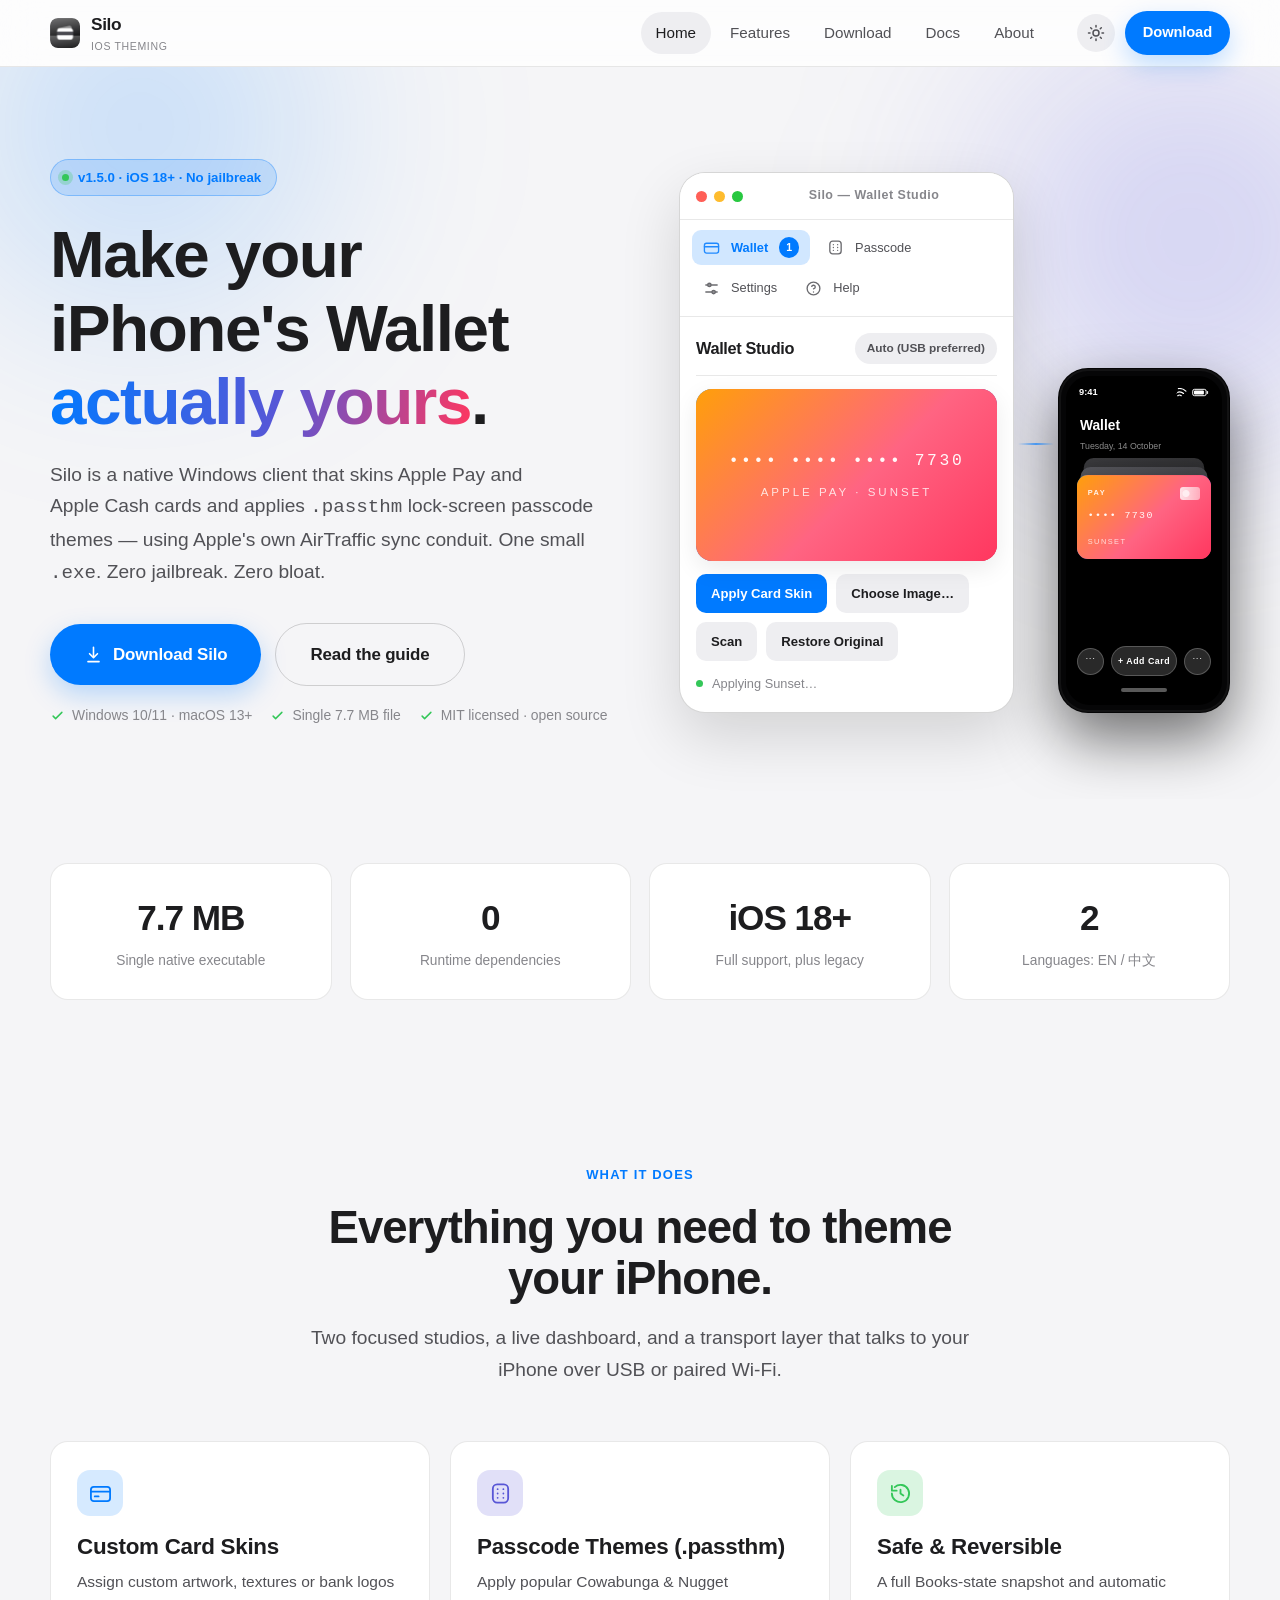
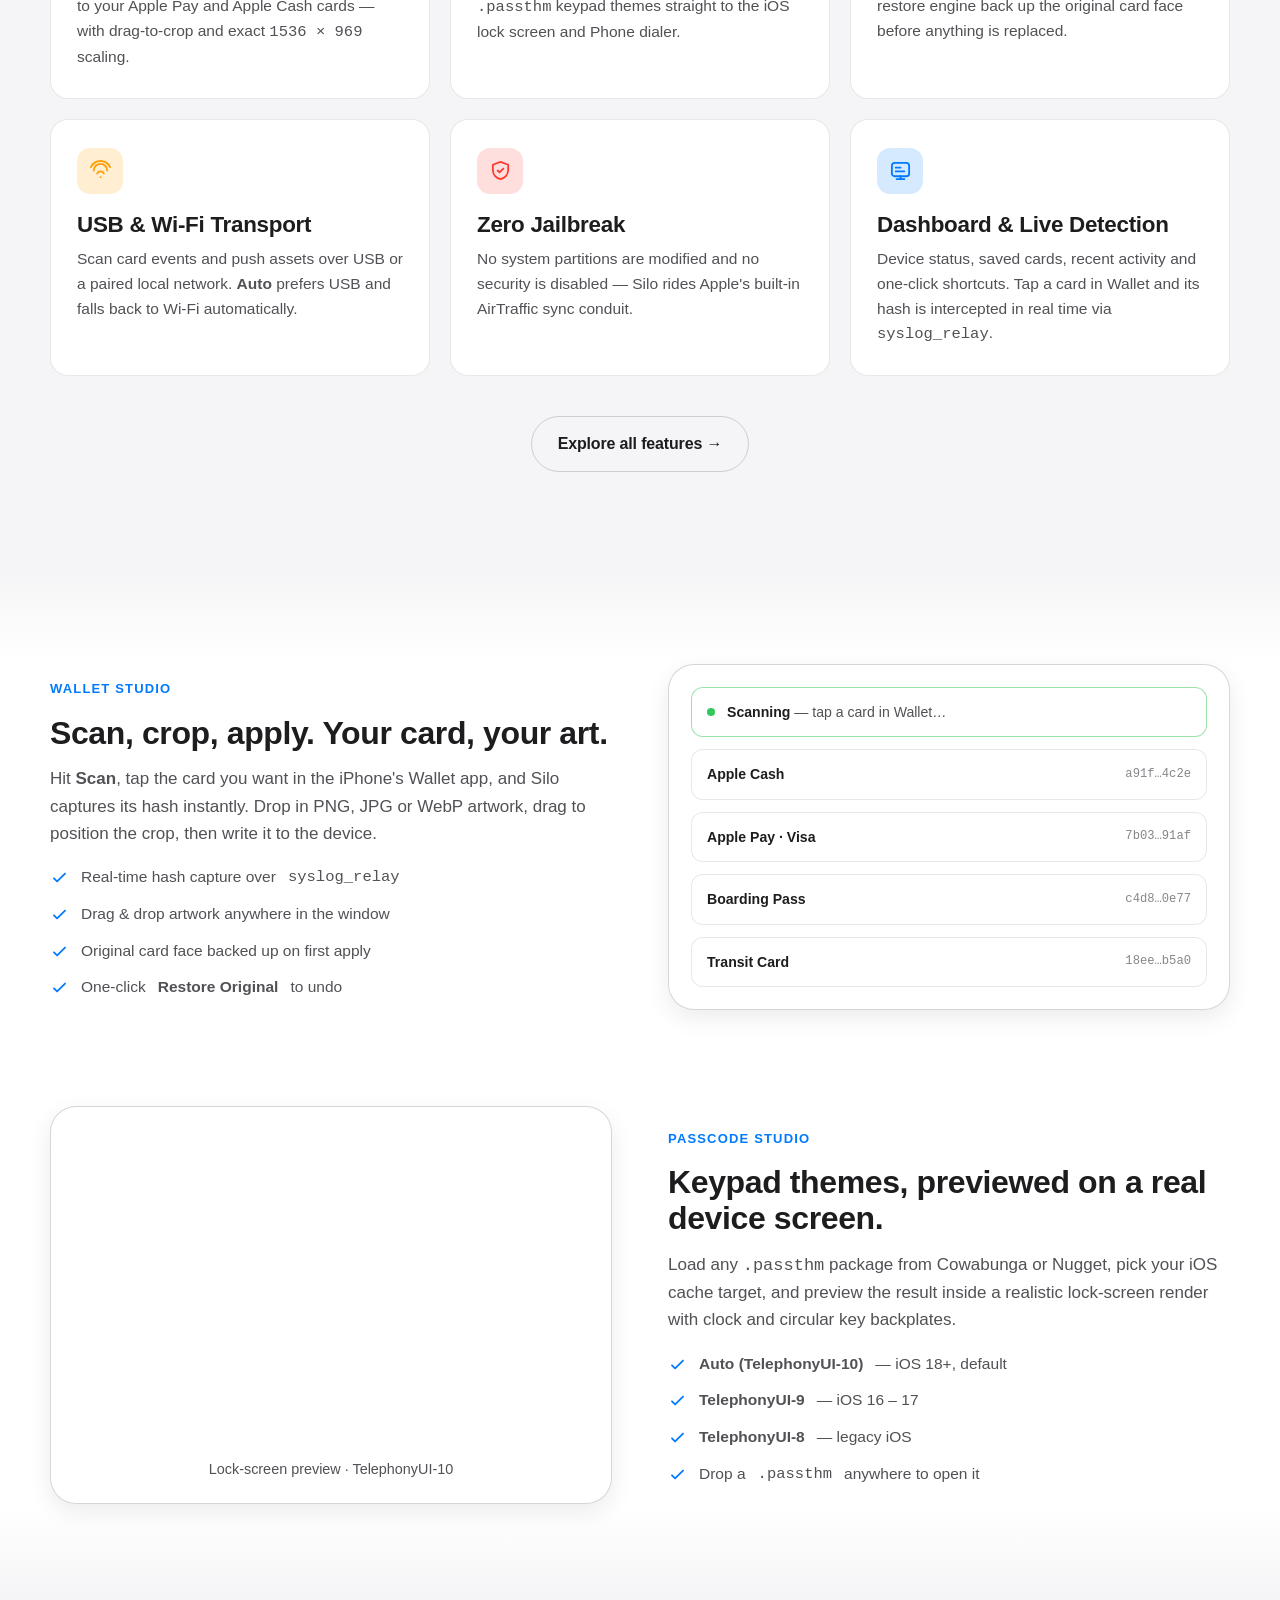
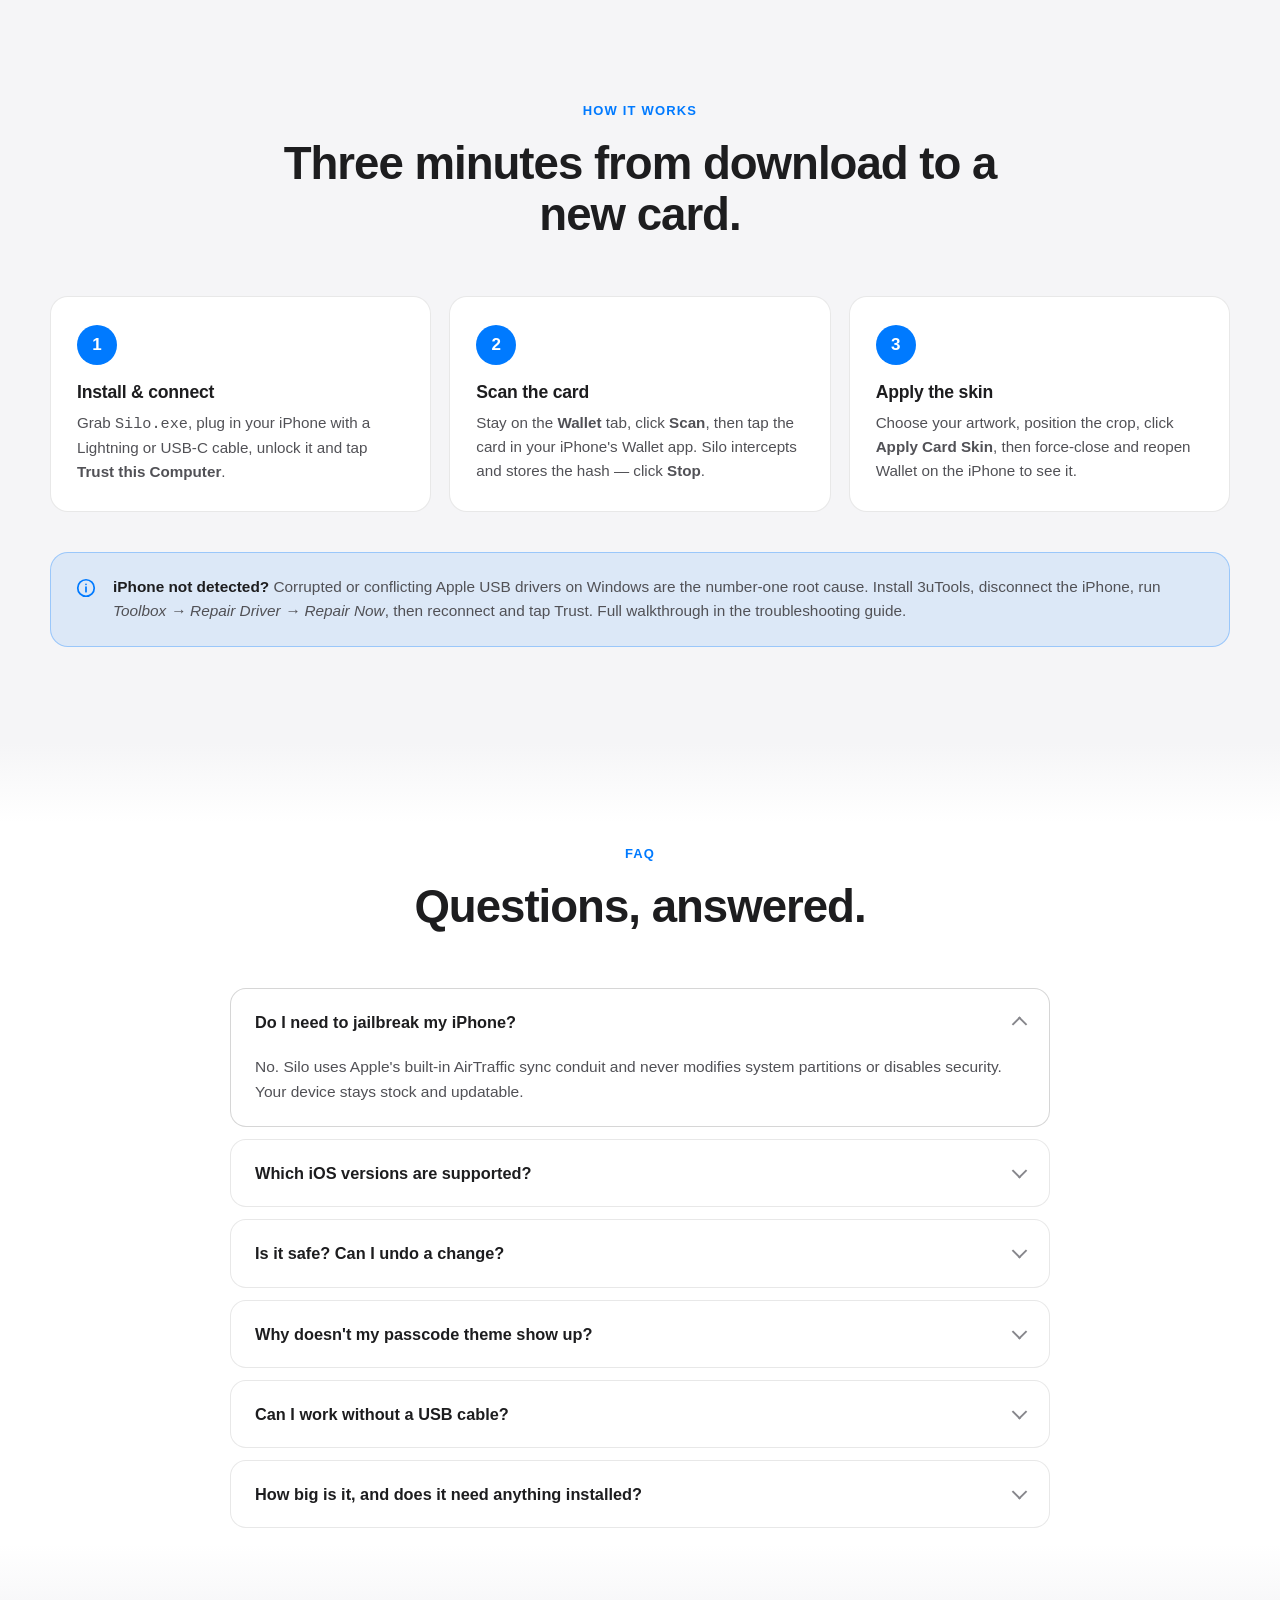
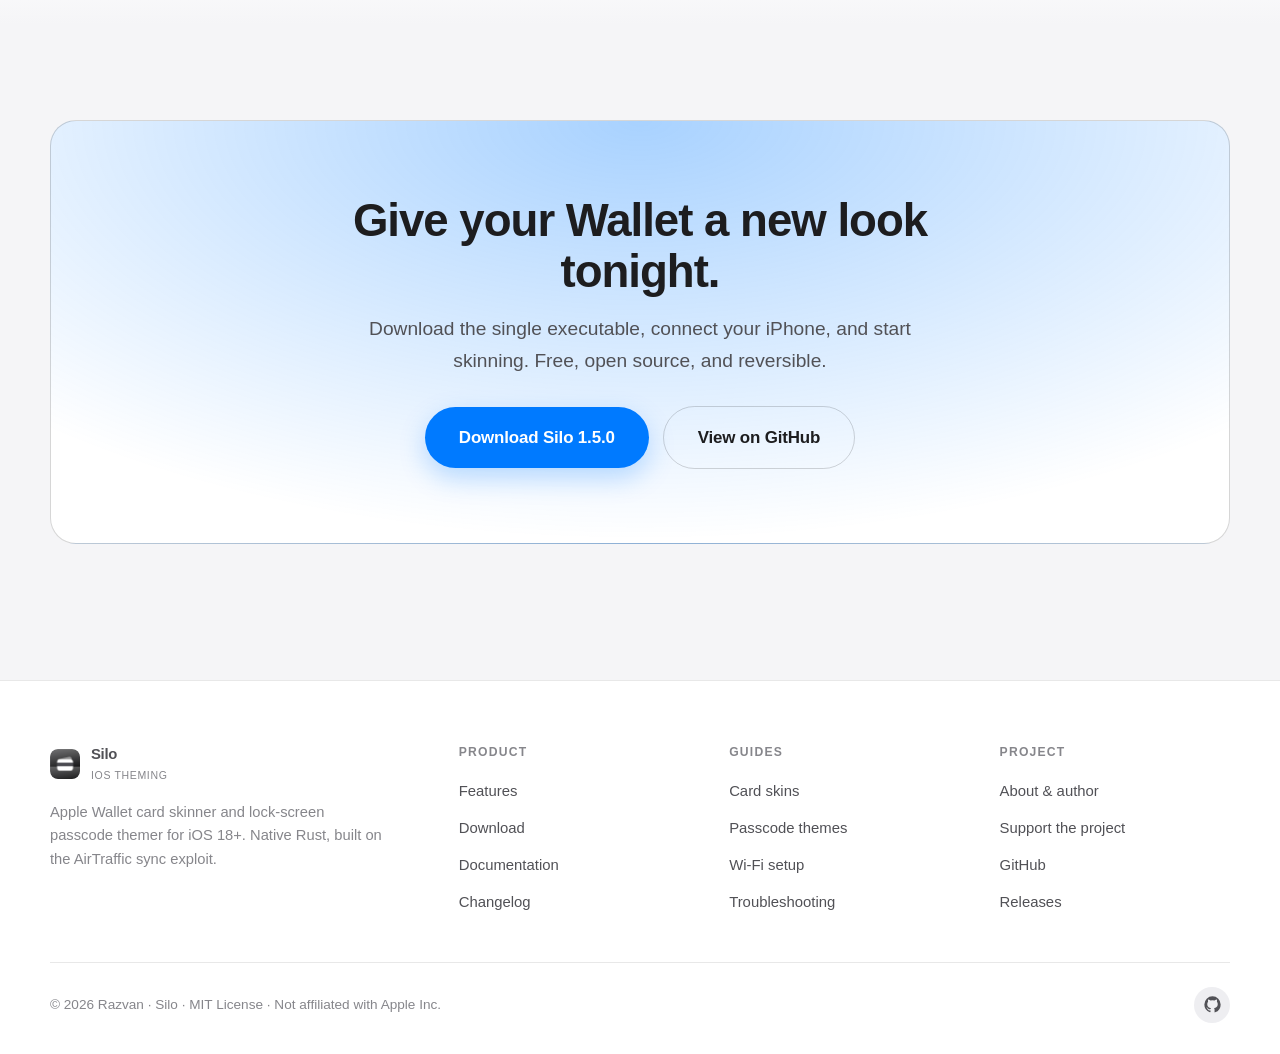
==== index.html @ 21b1237c "Silo website: static marketing, docs and download pages" ====
<!DOCTYPE html>
<html lang="en" data-theme="dark">
<head>
<meta charset="utf-8">
<meta name="viewport" content="width=device-width, initial-scale=1">
<title>Silo — Apple Wallet Card Skinner &amp; Lockscreen Passcode Themer for iOS</title>
<meta name="description" content="Silo is a native Windows app that lets you reskin Apple Wallet cards and apply .passthm lockscreen passcode themes on iOS 18+ — no jailbreak required. Powered by the AirTraffic sync exploit.">
<meta name="theme-color" content="#0d0d0f">
<meta property="og:type" content="website">
<meta property="og:title" content="Silo — Apple Wallet Card Skinner for iOS">
<meta property="og:description" content="Custom Apple Pay &amp; Apple Cash card artwork and .passthm passcode themes on iOS 18+, from a single 7.5 MB native Windows executable. No jailbreak.">
<meta property="og:image" content="assets/img/icon.png">
<link rel="icon" href="assets/img/icon.png">
<link rel="apple-touch-icon" href="assets/img/icon.png">
<link rel="stylesheet" href="assets/css/style.css">
</head>
<body>

<header class="site-header">
  <div class="container">
    <nav class="nav" aria-label="Main navigation">
      <a class="brand" href="index.html">
        <img src="assets/img/icon.png" alt="Silo logo">
        <span>Silo<small>iOS theming</small></span>
      </a>
      <ul class="nav-links">
        <li><a href="index.html">Home</a></li>
        <li><a href="features.html">Features</a></li>
        <li><a href="download.html">Download</a></li>
        <li><a href="docs.html">Docs</a></li>
        <li><a href="about.html">About</a></li>
      </ul>
      <div class="nav-actions">
        <button class="icon-btn" data-theme-toggle aria-label="Switch color theme" title="Switch theme">
          <svg class="sun" viewBox="0 0 24 24" fill="none" stroke="currentColor" stroke-width="2" stroke-linecap="round"><circle cx="12" cy="12" r="4"/><path d="M12 2v2M12 20v2M4.9 4.9l1.4 1.4M17.7 17.7l1.4 1.4M2 12h2M20 12h2M4.9 19.1l1.4-1.4M17.7 6.3l1.4-1.4"/></svg>
          <svg class="moon" viewBox="0 0 24 24" fill="none" stroke="currentColor" stroke-width="2" stroke-linecap="round" stroke-linejoin="round"><path d="M21 12.8A9 9 0 1 1 11.2 3a7 7 0 0 0 9.8 9.8z"/></svg>
        </button>
        <a class="btn btn--sm" href="download.html">Download</a>
        <button class="icon-btn nav-toggle" aria-label="Open menu" aria-expanded="false">
          <svg viewBox="0 0 24 24" fill="none" stroke="currentColor" stroke-width="2" stroke-linecap="round"><path d="M4 7h16M4 12h16M4 17h16"/></svg>
        </button>
      </div>
    </nav>
  </div>
</header>

<main>

  <!-- ============ HERO ============ -->
  <section class="hero">
    <div class="container">
      <div class="hero-grid">
      <div class="hero-copy">
        <span class="badge"><span class="dot"></span> v1.5.0 · iOS 18+ · No jailbreak</span>
        <h1>Make your iPhone's Wallet <span class="grad">actually yours</span>.</h1>
        <p class="lead">
          Silo is a native Windows client that skins Apple&nbsp;Pay and Apple&nbsp;Cash cards and applies
          <code class="mono">.passthm</code> lock-screen passcode themes — using Apple's own AirTraffic sync
          conduit. One small <code class="mono">.exe</code>. Zero jailbreak. Zero bloat.
        </p>
        <div class="btn-row">
          <a class="btn btn--lg" href="download.html">
            <svg width="19" height="19" viewBox="0 0 24 24" fill="none" stroke="currentColor" stroke-width="2" stroke-linecap="round" stroke-linejoin="round"><path d="M12 3v12"/><path d="m7 11 5 5 5-5"/><path d="M5 21h14"/></svg>
            Download Silo
          </a>
          <a class="btn btn--ghost btn--lg" href="docs.html">Read the guide</a>
        </div>
        <p class="hero-note">
          <span><svg viewBox="0 0 24 24" fill="none" stroke="currentColor" stroke-width="2.4" stroke-linecap="round" stroke-linejoin="round"><path d="m5 13 4 4L19 7"/></svg> Windows 10/11 · macOS 13+</span>
          <span><svg viewBox="0 0 24 24" fill="none" stroke="currentColor" stroke-width="2.4" stroke-linecap="round" stroke-linejoin="round"><path d="m5 13 4 4L19 7"/></svg> Single 7.7 MB file</span>
          <span><svg viewBox="0 0 24 24" fill="none" stroke="currentColor" stroke-width="2.4" stroke-linecap="round" stroke-linejoin="round"><path d="m5 13 4 4L19 7"/></svg> MIT licensed · open source</span>
        </p>
      </div>

      <div class="scene" role="img" aria-label="A computer running the Silo app next to an iPhone showing Apple Wallet. The card artwork changes live.">
        <div class="scene__pc">
      <!-- App window mockup -->
      <div class="window reveal" role="img" aria-label="Screenshot of the Silo application window">
        <div class="window__bar">
          <div class="window__dots"><i></i><i></i><i></i></div>
          <div class="window__title">Silo — Wallet Studio</div>
        </div>
        <div class="window__body">
          <aside class="app-side">
            <div class="app-side__brand"><img src="assets/img/icon.png" alt=""> Silo</div>
            <div class="app-nav-item is-active">
              <svg viewBox="0 0 24 24" fill="none" stroke="currentColor" stroke-width="1.9" stroke-linecap="round" stroke-linejoin="round"><rect x="2" y="6" width="20" height="14" rx="3"/><path d="M2 11h20"/></svg>
              Wallet <span class="pill">1</span>
            </div>
            <div class="app-nav-item">
              <svg viewBox="0 0 24 24" fill="none" stroke="currentColor" stroke-width="1.9" stroke-linecap="round"><rect x="4" y="3" width="16" height="18" rx="4"/><path d="M9 8h.01M15 8h.01M9 12h.01M15 12h.01M9 16h.01M15 16h.01"/></svg>
              Passcode
            </div>
            <div class="app-nav-item">
              <svg viewBox="0 0 24 24" fill="none" stroke="currentColor" stroke-width="1.9" stroke-linecap="round" stroke-linejoin="round"><path d="M4 7h16M4 17h16"/><circle cx="9" cy="7" r="2.4"/><circle cx="15" cy="17" r="2.4"/></svg>
              Settings
            </div>
            <div class="app-nav-item">
              <svg viewBox="0 0 24 24" fill="none" stroke="currentColor" stroke-width="1.9" stroke-linecap="round" stroke-linejoin="round"><circle cx="12" cy="12" r="9"/><path d="M9.5 9a2.6 2.6 0 0 1 5 .9c0 1.7-2.5 2.6-2.5 2.6"/><path d="M12 17h.01"/></svg>
              Help
            </div>
            <div class="app-device">
              <strong>iPhone 15 Pro</strong>
              <div class="row"><span>Transport</span><span class="on">Wi‑Fi</span></div>
              <div class="row"><span>iOS</span><span>18.3</span></div>
              <div class="row"><span>Status</span><span class="on">● Paired</span></div>
            </div>
          </aside>
          <div class="app-main">
            <div class="app-topbar">
              <h4>Wallet Studio</h4>
              <span class="app-chip">Auto (USB preferred)</span>
            </div>
            <div class="card-preview swap">
              <i class="cardface on"></i>
              <i class="cardface"></i>
              <div class="card-preview__inner">
                <div class="num">•••• •••• •••• 4291</div>
                <div class="brandline">Apple Pay · Custom skin</div>
              </div>
            </div>
            <div class="app-controls">
              <span class="app-btn app-btn--primary">Apply Card Skin</span>
              <span class="app-btn">Choose Image…</span>
              <span class="app-btn">Scan</span>
              <span class="app-btn">Restore Original</span>
            </div>
            <div class="app-status" data-hero-status><span class="dot"></span> Card hash captured · original face backed up locally</div>
          </div>
        </div>
      </div>
        </div>
        <div class="scene__phone">
          <div class="phone">
            <div class="phone__notch" aria-hidden="true"></div>
            <div class="phone__screen">
              <div class="phone__statusbar"><span>9:41</span><span class="phone__icons" aria-hidden="true">
                <svg width="14" height="9" viewBox="0 0 16 10" fill="currentColor"><rect x="0" y="6" width="3" height="4" rx="1"/><rect x="4.5" y="4" width="3" height="6" rx="1"/><rect x="9" y="2" width="3" height="8" rx="1"/><rect x="13.5" y="0" width="2.5" height="10" rx="1"/></svg>
                <svg width="15" height="9" viewBox="0 0 20 12" fill="none" stroke="currentColor" stroke-width="1.6" stroke-linecap="round"><path d="M1.5 4.2a12 12 0 0 1 17 0"/><path d="M4.6 7.3a7.6 7.6 0 0 1 10.8 0"/><path d="M7.7 10.3a3.2 3.2 0 0 1 4.6 0"/></svg>
                <svg width="17" height="9" viewBox="0 0 24 12" fill="none" stroke="currentColor" stroke-width="1.4"><rect x="1" y="1.5" width="19" height="9" rx="2.6"/><rect x="2.8" y="3.3" width="14" height="5.4" rx="1.4" fill="currentColor" stroke="none"/><path d="M22 4.6v2.8" stroke-linecap="round"/></svg>
              </span></div>
              <div class="wallet">
                <div class="wallet__head">
                  <div class="wallet__title">Wallet</div>
                  <div class="wallet__date">Tuesday, 14 October</div>
                </div>
                <div class="wallet__stack">
                  <div class="wallet__card wallet__card--back2" aria-hidden="true"></div>
                  <div class="wallet__card wallet__card--back1" aria-hidden="true"></div>
                  <div class="wallet__card swap" data-hero-card>
                    <i class="cardface on"></i>
                    <i class="cardface"></i>
                    <div class="wallet__card-in">
                      <div class="wallet__card-top">
                        <span class="wallet__card-brand">Pay</span>
                        <span class="wallet__card-logo" aria-hidden="true"></span>
                      </div>
                      <div class="num" data-card-num>&bull;&bull;&bull;&bull; 4291</div>
                      <div class="brandline" data-card-label>Custom skin</div>
                    </div>
                  </div>
                </div>
                <div class="wallet__actions" aria-hidden="true">
                  <span class="wallet__circle">&middot;&middot;&middot;</span>
                  <span class="wallet__pill">+ Add Card</span>
                  <span class="wallet__circle">&middot;&middot;&middot;</span>
                </div>
                <div class="wallet__bar" aria-hidden="true"></div>
              </div>
            </div>
          </div>
        </div>
        <div class="scene__beam" aria-hidden="true"><i></i><i></i><i></i></div>
      </div>
      </div>
    </div>
  </section>

  <!-- ============ STATS ============ -->
  <section class="section section--tight">
    <div class="container">
      <div class="stats reveal">
        <div class="stat"><b>7.7 MB</b><span>Single native executable</span></div>
        <div class="stat"><b>0</b><span>Runtime dependencies</span></div>
        <div class="stat"><b>iOS 18+</b><span>Full support, plus legacy</span></div>
        <div class="stat"><b>2</b><span>Languages: EN / 中文</span></div>
      </div>
    </div>
  </section>

  <!-- ============ FEATURES ============ -->
  <section class="section" id="features">
    <div class="container">
      <div class="section-head center reveal">
        <span class="eyebrow">What it does</span>
        <h2>Everything you need to theme your iPhone.</h2>
        <p class="lead">Two focused studios, a live dashboard, and a transport layer that talks to your iPhone over USB or paired Wi‑Fi.</p>
      </div>

      <div class="grid grid--3">
        <article class="card reveal">
          <div class="icon"><svg viewBox="0 0 24 24" fill="none" stroke="currentColor" stroke-width="1.9" stroke-linecap="round" stroke-linejoin="round"><rect x="2" y="5" width="20" height="15" rx="3"/><path d="M2 10h20M6 15h4"/></svg></div>
          <h3>Custom Card Skins</h3>
          <p>Assign custom artwork, textures or bank logos to your Apple&nbsp;Pay and Apple&nbsp;Cash cards — with drag-to-crop and exact <code>1536 × 969</code> scaling.</p>
        </article>

        <article class="card reveal">
          <div class="icon violet"><svg viewBox="0 0 24 24" fill="none" stroke="currentColor" stroke-width="1.9" stroke-linecap="round"><rect x="4" y="2.5" width="16" height="19" rx="4.5"/><path d="M9 7.5h.01M15 7.5h.01M9 12h.01M15 12h.01M9 16.5h.01M15 16.5h.01"/></svg></div>
          <h3>Passcode Themes (.passthm)</h3>
          <p>Apply popular Cowabunga &amp; Nugget <code>.passthm</code> keypad themes straight to the iOS lock screen and Phone dialer.</p>
        </article>

        <article class="card reveal">
          <div class="icon green"><svg viewBox="0 0 24 24" fill="none" stroke="currentColor" stroke-width="1.9" stroke-linecap="round" stroke-linejoin="round"><path d="M3 12a9 9 0 1 0 3-6.7"/><path d="M3 4v5h5"/><path d="M12 8v4l3 2"/></svg></div>
          <h3>Safe &amp; Reversible</h3>
          <p>A full Books-state snapshot and automatic restore engine back up the original card face before anything is replaced.</p>
        </article>

        <article class="card reveal">
          <div class="icon orange"><svg viewBox="0 0 24 24" fill="none" stroke="currentColor" stroke-width="1.9" stroke-linecap="round" stroke-linejoin="round"><path d="M5 12a7 7 0 0 1 14 0"/><path d="M8.5 15a4 4 0 0 1 7 0"/><path d="M12 19h.01"/><path d="M2 8.5a11 11 0 0 1 20 0"/></svg></div>
          <h3>USB &amp; Wi‑Fi Transport</h3>
          <p>Scan card events and push assets over USB or a paired local network. <strong>Auto</strong> prefers USB and falls back to Wi‑Fi automatically.</p>
        </article>

        <article class="card reveal">
          <div class="icon red"><svg viewBox="0 0 24 24" fill="none" stroke="currentColor" stroke-width="1.9" stroke-linecap="round" stroke-linejoin="round"><path d="M12 3 4 6v5.5c0 4.6 3.2 8.4 8 9.5 4.8-1.1 8-4.9 8-9.5V6z"/><path d="m9 12 2 2 4-4"/></svg></div>
          <h3>Zero Jailbreak</h3>
          <p>No system partitions are modified and no security is disabled — Silo rides Apple's built-in AirTraffic sync conduit.</p>
        </article>

        <article class="card reveal">
          <div class="icon"><svg viewBox="0 0 24 24" fill="none" stroke="currentColor" stroke-width="1.9" stroke-linecap="round" stroke-linejoin="round"><rect x="3" y="4" width="18" height="14" rx="3"/><path d="M8 21h8M12 18v3"/><path d="M7 9h5M7 13h9"/></svg></div>
          <h3>Dashboard &amp; Live Detection</h3>
          <p>Device status, saved cards, recent activity and one-click shortcuts. Tap a card in Wallet and its hash is intercepted in real time via <code>syslog_relay</code>.</p>
        </article>
      </div>

      <div class="btn-row mt-40 reveal" style="justify-content:center">
        <a class="btn btn--ghost" href="features.html">Explore all features →</a>
      </div>
    </div>
  </section>

  <!-- ============ SPLIT SHOWCASE ============ -->
  <section class="section section--alt">
    <div class="container">

      <div class="split reveal">
        <div class="split__body">
          <span class="eyebrow">Wallet Studio</span>
          <h3>Scan, crop, apply. Your card, your art.</h3>
          <p>Hit <strong>Scan</strong>, tap the card you want in the iPhone's Wallet app, and Silo captures its hash instantly. Drop in PNG, JPG or WebP artwork, drag to position the crop, then write it to the device.</p>
          <ul>
            <li><svg viewBox="0 0 24 24" fill="none" stroke="currentColor" stroke-width="2.2" stroke-linecap="round" stroke-linejoin="round"><path d="m5 13 4 4L19 7"/></svg> Real-time hash capture over <code>syslog_relay</code></li>
            <li><svg viewBox="0 0 24 24" fill="none" stroke="currentColor" stroke-width="2.2" stroke-linecap="round" stroke-linejoin="round"><path d="m5 13 4 4L19 7"/></svg> Drag &amp; drop artwork anywhere in the window</li>
            <li><svg viewBox="0 0 24 24" fill="none" stroke="currentColor" stroke-width="2.2" stroke-linecap="round" stroke-linejoin="round"><path d="m5 13 4 4L19 7"/></svg> Original card face backed up on first apply</li>
            <li><svg viewBox="0 0 24 24" fill="none" stroke="currentColor" stroke-width="2.2" stroke-linecap="round" stroke-linejoin="round"><path d="m5 13 4 4L19 7"/></svg> One-click <strong>Restore Original</strong> to undo</li>
          </ul>
        </div>
        <div class="split__media">
          <div class="mock">
            <div class="scanline">
              <div class="scan-row live"><span class="pulse"></span><span><b>Scanning</b> — tap a card in Wallet…</span></div>
              <div class="scan-row"><b>Apple Cash</b><span class="code">a91f…4c2e</span></div>
              <div class="scan-row"><b>Apple Pay · Visa</b><span class="code">7b03…91af</span></div>
              <div class="scan-row"><b>Boarding Pass</b><span class="code">c4d8…0e77</span></div>
              <div class="scan-row"><b>Transit Card</b><span class="code">18ee…b5a0</span></div>
            </div>
          </div>
        </div>
      </div>

      <div class="split split--rev reveal">
        <div class="split__body">
          <span class="eyebrow">Passcode Studio</span>
          <h3>Keypad themes, previewed on a real device screen.</h3>
          <p>Load any <code>.passthm</code> package from Cowabunga or Nugget, pick your iOS cache target, and preview the result inside a realistic lock-screen render with clock and circular key backplates.</p>
          <ul>
            <li><svg viewBox="0 0 24 24" fill="none" stroke="currentColor" stroke-width="2.2" stroke-linecap="round" stroke-linejoin="round"><path d="m5 13 4 4L19 7"/></svg> <strong>Auto (TelephonyUI-10)</strong> — iOS 18+, default</li>
            <li><svg viewBox="0 0 24 24" fill="none" stroke="currentColor" stroke-width="2.2" stroke-linecap="round" stroke-linejoin="round"><path d="m5 13 4 4L19 7"/></svg> <strong>TelephonyUI-9</strong> — iOS 16 – 17</li>
            <li><svg viewBox="0 0 24 24" fill="none" stroke="currentColor" stroke-width="2.2" stroke-linecap="round" stroke-linejoin="round"><path d="m5 13 4 4L19 7"/></svg> <strong>TelephonyUI-8</strong> — legacy iOS</li>
            <li><svg viewBox="0 0 24 24" fill="none" stroke="currentColor" stroke-width="2.2" stroke-linecap="round" stroke-linejoin="round"><path d="m5 13 4 4L19 7"/></svg> Drop a <code>.passthm</code> anywhere to open it</li>
          </ul>
        </div>
        <div class="split__media">
          <div class="mock">
            <div class="keypad">
              <b>1<small>&nbsp;</small></b><b>2<small>ABC</small></b><b>3<small>DEF</small></b>
              <b>4<small>GHI</small></b><b>5<small>JKL</small></b><b>6<small>MNO</small></b>
              <b>7<small>PQRS</small></b><b>8<small>TUV</small></b><b>9<small>WXYZ</small></b>
              <b class="blank"></b><b>0<small>&nbsp;</small></b><b class="blank"></b>
            </div>
            <p class="small muted center" style="margin-top:18px">Lock-screen preview · TelephonyUI-10</p>
          </div>
        </div>
      </div>

    </div>
  </section>

  <!-- ============ HOW IT WORKS ============ -->
  <section class="section">
    <div class="container">
      <div class="section-head center reveal">
        <span class="eyebrow">How it works</span>
        <h2>Three minutes from download to a new card.</h2>
      </div>
      <div class="steps steps--3">
        <div class="step reveal">
          <h3>Install &amp; connect</h3>
          <p>Grab <code>Silo.exe</code>, plug in your iPhone with a Lightning or USB‑C cable, unlock it and tap <strong>Trust this Computer</strong>.</p>
        </div>
        <div class="step reveal">
          <h3>Scan the card</h3>
          <p>Stay on the <strong>Wallet</strong> tab, click <strong>Scan</strong>, then tap the card in your iPhone's Wallet app. Silo intercepts and stores the hash — click <strong>Stop</strong>.</p>
        </div>
        <div class="step reveal">
          <h3>Apply the skin</h3>
          <p>Choose your artwork, position the crop, click <strong>Apply Card Skin</strong>, then force-close and reopen Wallet on the iPhone to see it.</p>
        </div>
      </div>

      <div class="callout mt-40 reveal">
        <svg viewBox="0 0 24 24" fill="none" stroke="currentColor" stroke-width="1.9" stroke-linecap="round" stroke-linejoin="round"><circle cx="12" cy="12" r="9"/><path d="M12 16v-5M12 8h.01"/></svg>
        <div><strong>iPhone not detected?</strong> Corrupted or conflicting Apple USB drivers on Windows are the number-one root cause. Install <a href="https://www.3u.com/" rel="noopener">3uTools</a>, disconnect the iPhone, run <em>Toolbox → Repair Driver → Repair Now</em>, then reconnect and tap Trust. Full walkthrough in the <a href="docs.html#troubleshooting">troubleshooting guide</a>.</div>
      </div>
    </div>
  </section>

  <!-- ============ FAQ ============ -->
  <section class="section section--alt">
    <div class="container">
      <div class="section-head center reveal">
        <span class="eyebrow">FAQ</span>
        <h2>Questions, answered.</h2>
      </div>
      <div class="faq reveal">
        <details open>
          <summary>Do I need to jailbreak my iPhone?</summary>
          <div class="faq-body">No. Silo uses Apple's built-in AirTraffic sync conduit and never modifies system partitions or disables security. Your device stays stock and updatable.</div>
        </details>
        <details>
          <summary>Which iOS versions are supported?</summary>
          <div class="faq-body">iOS 18 and newer are fully supported (TelephonyUI-10 cache). iOS 16–17 themes are supported through the TelephonyUI-9 target, and there's a legacy TelephonyUI-8 option for older devices.</div>
        </details>
        <details>
          <summary>Is it safe? Can I undo a change?</summary>
          <div class="faq-body">Yes. Before the first apply, Silo takes a complete Books-state snapshot and backs up the original Wallet card face locally. <strong>Restore Original</strong> writes it back and invalidates Wallet's cached artwork.</div>
        </details>
        <details>
          <summary>Why doesn't my passcode theme show up?</summary>
          <div class="faq-body">Turn <strong>Bold Text</strong> off in <em>Settings → Display &amp; Brightness</em>. When Bold Text is enabled, iOS ignores cached dialer button graphics and renders system vector fonts instead. See <a href="docs.html#passcode">the passcode guide</a>.</div>
        </details>
        <details>
          <summary>Can I work without a USB cable?</summary>
          <div class="faq-body">Yes. Pair once over USB, enable "Show this iPhone when on Wi-Fi" in Apple Devices or iTunes, and keep both devices on the same local network. Silo's <strong>Auto</strong> transport prefers USB and falls back to Wi‑Fi; choose <strong>Wi‑Fi only</strong> for a guaranteed wireless route.</div>
        </details>
        <details>
          <summary>How big is it, and does it need anything installed?</summary>
          <div class="faq-body">A single ~7.7 MB <code>Silo.exe</code>. No Python, no Flet, no webview, no bundled runtimes. The only external requirement is Apple Mobile Device Support (64-bit iTunes) for talking to your iPhone.</div>
        </details>
      </div>
    </div>
  </section>

  <!-- ============ CTA ============ -->
  <section class="section">
    <div class="container">
      <div class="cta reveal">
        <h2>Give your Wallet a new look tonight.</h2>
        <p class="lead">Download the single executable, connect your iPhone, and start skinning. Free, open source, and reversible.</p>
        <div class="btn-row" style="justify-content:center">
          <a class="btn btn--lg" href="download.html">Download Silo 1.5.0</a>
          <a class="btn btn--ghost btn--lg" href="https://github.com/razvanhb/Silo" rel="noopener">View on GitHub</a>
        </div>
      </div>
    </div>
  </section>

</main>

<footer class="site-footer">
  <div class="container">
    <div class="footer-grid">
      <div class="footer-about">
        <a class="brand" href="index.html">
          <img src="assets/img/icon.png" alt="Silo logo">
          <span>Silo<small>iOS theming</small></span>
        </a>
        <p>Apple Wallet card skinner and lock-screen passcode themer for iOS 18+. Native Rust, built on the AirTraffic sync exploit.</p>
      </div>
      <div>
        <h5>Product</h5>
        <ul>
          <li><a href="features.html">Features</a></li>
          <li><a href="download.html">Download</a></li>
          <li><a href="docs.html">Documentation</a></li>
          <li><a href="docs.html#changelog">Changelog</a></li>
        </ul>
      </div>
      <div>
        <h5>Guides</h5>
        <ul>
          <li><a href="docs.html#wallet">Card skins</a></li>
          <li><a href="docs.html#passcode">Passcode themes</a></li>
          <li><a href="docs.html#wifi">Wi‑Fi setup</a></li>
          <li><a href="docs.html#troubleshooting">Troubleshooting</a></li>
        </ul>
      </div>
      <div>
        <h5>Project</h5>
        <ul>
          <li><a href="about.html">About &amp; author</a></li>
          <li><a href="about.html#support">Support the project</a></li>
          <li><a href="https://github.com/razvanhb/Silo" rel="noopener">GitHub</a></li>
          <li><a href="https://github.com/razvanhb/Silo/releases" rel="noopener">Releases</a></li>
        </ul>
      </div>
    </div>
    <div class="footer-bottom">
      <span>© <span data-year>2026</span> Razvan · Silo · MIT License · Not affiliated with Apple Inc.</span>
      <div class="socials">
        <a href="https://github.com/razvanhb/Silo" rel="noopener" aria-label="GitHub">
          <svg viewBox="0 0 24 24" fill="currentColor"><path d="M12 .5A11.5 11.5 0 0 0 .5 12a11.5 11.5 0 0 0 7.9 10.9c.6.1.8-.2.8-.6v-2c-3.2.7-3.9-1.5-3.9-1.5-.5-1.4-1.3-1.7-1.3-1.7-1-.7.1-.7.1-.7 1.1.1 1.7 1.2 1.7 1.2 1 1.7 2.7 1.2 3.4.9.1-.7.4-1.2.7-1.5-2.6-.3-5.3-1.3-5.3-5.7 0-1.3.5-2.3 1.2-3.1-.1-.3-.5-1.5.1-3.1 0 0 1-.3 3.2 1.2a11 11 0 0 1 5.8 0c2.2-1.5 3.2-1.2 3.2-1.2.6 1.6.2 2.8.1 3.1.8.8 1.2 1.8 1.2 3.1 0 4.4-2.7 5.4-5.3 5.7.4.4.8 1.1.8 2.2v3.3c0 .4.2.7.8.6A11.5 11.5 0 0 0 23.5 12 11.5 11.5 0 0 0 12 .5z"/></svg>
        </a>
      </div>
    </div>
  </div>
</footer>

<script src="assets/js/main.js"></script>
</body>
</html>
---- assets/css/style.css ----
/* ==========================================================================
   Silo — official website
   Design system: Apple-inspired, dark-first, mirrors the app's own palette.
   ========================================================================== */

:root {
  --bg: #0d0d0f;
  --surface: #1a1a1c;
  --card: #222225;
  --elevated: #303034;
  --text: #f5f5f7;
  --text-2: #a1a1a6;
  --text-3: #6e6e73;
  --accent: #0a84ff;
  --accent-2: #5e5ce6;
  --success: #30d158;
  --warning: #ffd60a;
  --error: #ff453a;
  --border: rgba(255, 255, 255, 0.09);
  --border-strong: rgba(255, 255, 255, 0.16);
  --glass: rgba(20, 20, 22, 0.72);
  --shadow: 0 24px 60px rgba(0, 0, 0, 0.45);
  --shadow-sm: 0 8px 24px rgba(0, 0, 0, 0.35);
  --glow: rgba(10, 132, 255, 0.35);
  --radius: 18px;
  --radius-lg: 26px;
  --maxw: 1180px;
  --font: -apple-system, BlinkMacSystemFont, "SF Pro Display", "Segoe UI Variable",
    "Segoe UI", Inter, Roboto, "Helvetica Neue", Arial, sans-serif;
  --mono: ui-monospace, SFMono-Regular, "SF Mono", Menlo, Consolas, "Liberation Mono", monospace;
}

html[data-theme="light"] {
  --bg: #f5f5f7;
  --surface: #ffffff;
  --card: #ffffff;
  --elevated: #eeeef1;
  --text: #1d1d1f;
  --text-2: #515156;
  --text-3: #86868b;
  --accent: #007aff;
  --accent-2: #5856d6;
  --success: #34c759;
  --warning: #ff9f0a;
  --error: #ff3b30;
  --border: rgba(0, 0, 0, 0.09);
  --border-strong: rgba(0, 0, 0, 0.16);
  --glass: rgba(255, 255, 255, 0.75);
  --shadow: 0 24px 60px rgba(0, 0, 0, 0.14);
  --shadow-sm: 0 8px 24px rgba(0, 0, 0, 0.08);
  --glow: rgba(0, 122, 255, 0.25);
}

/* ---------- Reset ---------- */
*,
*::before,
*::after { box-sizing: border-box; }

* { margin: 0; }

html {
  scroll-behavior: smooth;
  -webkit-text-size-adjust: 100%;
  scroll-padding-top: 92px;
}

body {
  font-family: var(--font);
  background: var(--bg);
  color: var(--text);
  line-height: 1.6;
  font-size: 17px;
  -webkit-font-smoothing: antialiased;
  text-rendering: optimizeLegibility;
  overflow-x: hidden;
}

img, svg { display: block; max-width: 100%; }
a { color: inherit; text-decoration: none; }
button { font: inherit; color: inherit; cursor: pointer; border: 0; background: none; }
input, select { font: inherit; }

::selection { background: var(--accent); color: #fff; }

:focus-visible {
  outline: 2px solid var(--accent);
  outline-offset: 3px;
  border-radius: 6px;
}

/* ---------- Layout ---------- */
.container {
  width: min(100% - 40px, var(--maxw));
  margin-inline: auto;
}

.section { padding: 96px 0; position: relative; }
.section--tight { padding: 64px 0; }
.section--alt {
  background: linear-gradient(180deg, var(--bg) 0%, var(--surface) 9%, var(--surface) 91%, var(--bg) 100%);
}

.eyebrow {
  display: inline-flex;
  align-items: center;
  gap: 8px;
  font-size: 13px;
  font-weight: 600;
  letter-spacing: 0.09em;
  text-transform: uppercase;
  color: var(--accent);
  margin-bottom: 16px;
}

h1, h2, h3, h4 {
  line-height: 1.12;
  letter-spacing: -0.022em;
  font-weight: 700;
}

h1 { font-size: clamp(2.4rem, 5.4vw, 4.1rem); }
h2 { font-size: clamp(1.9rem, 3.6vw, 2.85rem); }
h3 { font-size: clamp(1.15rem, 1.8vw, 1.4rem); letter-spacing: -0.012em; }

.lead {
  font-size: clamp(1.05rem, 1.5vw, 1.22rem);
  color: var(--text-2);
  line-height: 1.65;
}

.section-head {
  max-width: 720px;
  margin-bottom: 56px;
}
.section-head.center { margin-inline: auto; text-align: center; }
.section-head h2 + .lead { margin-top: 18px; }

.muted { color: var(--text-2); }
.small { font-size: 0.9rem; }
.mono { font-family: var(--mono); }

/* ---------- Buttons ---------- */
.btn {
  --btn-bg: var(--accent);
  display: inline-flex;
  align-items: center;
  justify-content: center;
  gap: 10px;
  padding: 14px 26px;
  border-radius: 999px;
  background: var(--btn-bg);
  color: #fff;
  font-weight: 600;
  font-size: 1rem;
  letter-spacing: -0.01em;
  transition: transform 0.22s cubic-bezier(0.2, 0.8, 0.3, 1), box-shadow 0.22s, filter 0.22s,
    background-color 0.22s, border-color 0.22s;
  box-shadow: 0 10px 26px var(--glow);
  white-space: nowrap;
}
.btn:hover { transform: translateY(-2px); filter: brightness(1.06); }
.btn:active { transform: translateY(0); }

.btn--ghost {
  background: transparent;
  color: var(--text);
  border: 1px solid var(--border-strong);
  box-shadow: none;
}
.btn--ghost:hover { background: var(--elevated); border-color: transparent; }

.btn--soft {
  background: color-mix(in srgb, var(--accent) 16%, transparent);
  color: var(--accent);
  box-shadow: none;
}

.btn--lg { padding: 17px 34px; font-size: 1.06rem; }
.btn--sm { padding: 10px 18px; font-size: 0.92rem; }
.btn--block { width: 100%; }

.btn-row {
  display: flex;
  flex-wrap: wrap;
  gap: 14px;
  align-items: center;
}

/* ---------- Badge / chips ---------- */
.badge {
  display: inline-flex;
  align-items: center;
  gap: 9px;
  padding: 7px 15px 7px 11px;
  border-radius: 999px;
  background: color-mix(in srgb, var(--accent) 14%, transparent);
  border: 1px solid color-mix(in srgb, var(--accent) 32%, transparent);
  color: var(--accent);
  font-size: 0.83rem;
  font-weight: 600;
}
.badge .dot {
  width: 7px; height: 7px; border-radius: 50%;
  background: var(--success);
  box-shadow: 0 0 0 4px color-mix(in srgb, var(--success) 25%, transparent);
}

.tag {
  display: inline-block;
  padding: 5px 11px;
  border-radius: 8px;
  background: var(--elevated);
  color: var(--text-2);
  font-size: 0.78rem;
  font-weight: 600;
  letter-spacing: 0.02em;
}
.tag--ok { background: color-mix(in srgb, var(--success) 18%, transparent); color: var(--success); }
.tag--warn { background: color-mix(in srgb, var(--warning) 18%, transparent); color: var(--warning); }

/* ---------- Header ---------- */
.site-header {
  position: sticky;
  top: 0;
  z-index: 90;
  backdrop-filter: saturate(180%) blur(20px);
  -webkit-backdrop-filter: saturate(180%) blur(20px);
  background: var(--glass);
  border-bottom: 1px solid var(--border);
}

.nav {
  display: flex;
  align-items: center;
  gap: 28px;
  height: 66px;
}

.brand {
  display: inline-flex;
  align-items: center;
  gap: 11px;
  font-weight: 700;
  font-size: 1.08rem;
  letter-spacing: -0.02em;
}
.brand img { width: 30px; height: 30px; border-radius: 8px; }
.brand span small {
  display: block;
  font-size: 0.66rem;
  font-weight: 500;
  color: var(--text-3);
  letter-spacing: 0.06em;
  text-transform: uppercase;
}

.nav-links {
  display: flex;
  align-items: center;
  gap: 4px;
  margin-left: auto;
  list-style: none;
  padding: 0;
}
.nav-links a {
  display: block;
  padding: 9px 15px;
  border-radius: 999px;
  font-size: 0.95rem;
  font-weight: 500;
  color: var(--text-2);
  transition: color 0.18s, background-color 0.18s;
}
.nav-links a:hover { color: var(--text); background: var(--elevated); }
.nav-links a.active { color: var(--text); background: var(--elevated); }

.nav-actions { display: flex; align-items: center; gap: 10px; }

.icon-btn {
  width: 38px; height: 38px;
  display: grid; place-items: center;
  border-radius: 50%;
  background: var(--elevated);
  color: var(--text-2);
  transition: color 0.18s, background-color 0.18s, transform 0.18s;
}
.icon-btn:hover { color: var(--text); transform: translateY(-1px); }
.icon-btn svg { width: 18px; height: 18px; }
html[data-theme="light"] .icon-btn .moon { display: none; }
html[data-theme="dark"] .icon-btn .sun { display: none; }

.nav-toggle { display: none; }

@media (max-width: 900px) {
  .nav-links {
    position: fixed;
    inset: 66px 0 auto 0;
    flex-direction: column;
    align-items: stretch;
    gap: 4px;
    padding: 16px 20px 24px;
    background: var(--surface);
    border-bottom: 1px solid var(--border);
    transform: translateY(-140%);
    transition: transform 0.32s cubic-bezier(0.3, 0.9, 0.3, 1);
    margin-left: 0;
    box-shadow: var(--shadow-sm);
  }
  .nav-links.open { transform: translateY(0); }
  .nav-links a { padding: 13px 16px; font-size: 1.02rem; }
  .nav-toggle { display: grid; }
  .nav-actions { margin-left: auto; }
  .nav-actions .btn { display: none; }
}

/* ---------- Hero ---------- */
.hero {
  position: relative;
  padding: 92px 0 72px;
  overflow: hidden;
}
.hero::before,
.hero::after {
  content: "";
  position: absolute;
  border-radius: 50%;
  filter: blur(90px);
  pointer-events: none;
  z-index: 0;
}
.hero::before {
  width: 560px; height: 560px;
  background: radial-gradient(circle, var(--glow), transparent 68%);
  top: -220px; left: -140px;
}
.hero::after {
  width: 620px; height: 620px;
  background: radial-gradient(circle, rgba(94, 92, 230, 0.3), transparent 68%);
  top: -140px; right: -220px;
}
.hero .container { position: relative; z-index: 1; }

.hero-copy { max-width: 780px; }
.hero h1 { margin: 22px 0 20px; }
.hero h1 .grad {
  background: linear-gradient(100deg, var(--accent), var(--accent-2) 55%, #ff375f);
  -webkit-background-clip: text;
  background-clip: text;
  color: transparent;
}
.hero .lead { max-width: 640px; }
.hero .btn-row { margin-top: 34px; }

.hero-note {
  margin-top: 18px;
  font-size: 0.87rem;
  color: var(--text-3);
  display: flex;
  flex-wrap: wrap;
  gap: 8px 18px;
}
.hero-note span { display: inline-flex; align-items: center; gap: 7px; }
.hero-note svg { width: 15px; height: 15px; color: var(--success); }

/* ---------- Hero grid + animated scene ---------- */
.hero-grid {
  display: grid;
  grid-template-columns: minmax(0, 1.04fr) minmax(0, 1fr);
  gap: 56px;
  align-items: center;
}
.hero-grid .hero-copy { max-width: none; }

.scene {
  position: relative;
  display: flex;
  align-items: flex-end;
}
.scene__pc { flex: 1 1 auto; min-width: 0; order: 0; position: relative; z-index: 1; }
.scene__beam { order: 1; }
.scene__phone { order: 2; }

.scene__pc .window { margin-top: 0; }
.scene .window__body { grid-template-columns: 1fr; min-height: 0; }
.scene .app-side {
  flex-direction: row; flex-wrap: wrap; align-items: center; gap: 6px;
  border-right: 0; border-bottom: 1px solid var(--border);
  padding: 10px 12px;
}
.scene .app-side__brand, .scene .app-device { display: none; }
.scene .app-nav-item { padding: 7px 11px; font-size: 0.8rem; border-radius: 9px; }
.scene .app-main { padding: 16px 16px 18px; gap: 13px; }
.scene .app-topbar { padding-bottom: 11px; }
.scene .card-preview { max-height: 172px; }
.scene .card-preview__inner .num {
  font-size: 1.02rem;
  letter-spacing: 0.16em;
  white-space: nowrap;
}
.scene .card-preview__inner .brandline { font-size: 0.72rem; letter-spacing: 0.26em; }

/* sync beam between the computer and the phone */
.scene__beam {
  flex: 0 0 44px;
  align-self: center;
  position: relative;
  height: 44px;
  z-index: 4;
}
.scene__beam::before {
  content: "";
  position: absolute;
  left: 4px; right: 4px; top: 50%;
  height: 2px;
  border-radius: 2px;
  background: linear-gradient(90deg, transparent, color-mix(in srgb, var(--accent) 65%, transparent), transparent);
}
.scene__beam i {
  position: absolute;
  top: 50%;
  width: 6px; height: 6px;
  margin-top: -3px;
  border-radius: 50%;
  background: var(--accent);
  box-shadow: 0 0 10px var(--accent);
  animation: beam-fly 1.9s linear infinite;
  opacity: 0;
}
.scene__beam i:nth-child(2) { animation-delay: 0.63s; }
.scene__beam i:nth-child(3) { animation-delay: 1.26s; }
@keyframes beam-fly {
  0%   { left: 2px; opacity: 0; }
  18%  { opacity: 1; }
  82%  { opacity: 1; }
  100% { left: calc(100% - 8px); opacity: 0; }
}

/* card faces: cross-fading template layers */
.cardface {
  position: absolute;
  inset: 0;
  z-index: 0;
  opacity: 0;
  background-size: cover;
  background-position: center;
  transition: opacity 0.55s ease;
}
.cardface.on { opacity: 1; z-index: 1; }
.swap .card-preview__inner, .swap .wallet__card-in { z-index: 2; }
.swap.swapin .card-preview__inner,
.swap.swapin .wallet__card-in { animation: swap-text 0.6s ease both; }
@keyframes swap-text {
  0%   { opacity: 0; transform: translateY(5px); }
  100% { opacity: 1; transform: none; }
}

/* ---------- iPhone with Apple Wallet ---------- */
.scene__phone { flex: 0 0 auto; width: 40%; max-width: 172px; }
.phone {
  position: relative;
  border-radius: 30px;
  padding: 7px;
  background: #060607;
  border: 1px solid var(--border-strong);
  box-shadow: 0 26px 60px rgba(0, 0, 0, 0.55), inset 0 0 0 2px rgba(255, 255, 255, 0.05);
}
.scene__phone.hit .phone { animation: phone-ping 0.95s ease-out; }
@keyframes phone-ping {
  0%   { box-shadow: 0 0 0 0 rgba(10, 132, 255, 0.55), 0 26px 60px rgba(0, 0, 0, 0.55); }
  100% { box-shadow: 0 0 0 26px rgba(10, 132, 255, 0), 0 26px 60px rgba(0, 0, 0, 0.55); }
}
.phone__notch {
  position: absolute;
  top: 13px; left: 50%;
  transform: translateX(-50%);
  width: 40%; height: 15px;
  background: #000;
  border-radius: 999px;
  z-index: 5;
}
.phone__screen {
  position: relative;
  aspect-ratio: 9 / 19;
  border-radius: 24px;
  overflow: hidden;
  background: #000;
  display: flex;
  flex-direction: column;
  color: #fff;
}
.phone__statusbar {
  display: flex;
  align-items: center;
  justify-content: space-between;
  padding: 9px 13px 3px;
  font-size: 0.58rem;
  font-weight: 700;
}
.phone__icons { display: inline-flex; align-items: center; gap: 5px; }
.wallet { flex: 1; display: flex; flex-direction: column; padding: 4px 11px 13px; min-height: 0; }
.wallet__head { padding: 8px 3px 0; }
.wallet__title { font-size: 0.86rem; font-weight: 700; }
.wallet__date { margin-top: 2px; font-size: 0.55rem; color: rgba(255, 255, 255, 0.55); }
.wallet__stack { position: relative; margin-top: 22px; display: flex; flex-direction: column; }
.wallet__card {
  position: relative;
  width: 100%;
  aspect-ratio: 1536 / 969;
  border-radius: 11px;
  overflow: hidden;
  box-shadow: 0 8px 18px rgba(0, 0, 0, 0.5);
}
.wallet__card--back2,
.wallet__card--back1 { position: absolute; top: 0; left: 0; transform-origin: top center; }
.wallet__card--back2 {
  transform: translateY(-17px) scale(0.9);
  background: linear-gradient(135deg, #3a3a3d, #2c2c2e);
  z-index: 1;
}
.wallet__card--back1 {
  transform: translateY(-8px) scale(0.95);
  background: linear-gradient(135deg, #55555b, #3a3a3d);
  z-index: 2;
}
.wallet__card.swap {
  z-index: 3;
  background: linear-gradient(135deg, #0a84ff, #5e5ce6 55%, #ff375f);
}
.wallet__card-in {
  position: absolute;
  inset: 0;
  z-index: 2;
  padding: 9% 8%;
  display: flex;
  flex-direction: column;
  justify-content: space-between;
  color: #fff;
}
.wallet__card-top { display: flex; align-items: center; justify-content: space-between; }
.wallet__card-brand {
  font-size: 0.46rem;
  font-weight: 800;
  letter-spacing: 0.2em;
  text-transform: uppercase;
  opacity: 0.9;
}
.wallet__card-logo {
  width: 20px; height: 13px;
  border-radius: 3px;
  background:
    radial-gradient(circle at 30% 50%, rgba(255,255,255,0.95) 0 3px, transparent 4px),
    linear-gradient(90deg, rgba(255,255,255,0.9), rgba(255,255,255,0.55));
  opacity: 0.9;
}
.wallet__card-in .num {
  font-family: var(--mono);
  font-size: 0.62rem;
  letter-spacing: 0.14em;
  opacity: 0.95;
}
.wallet__card-in .brandline {
  margin-top: 4px;
  font-size: 0.46rem;
  letter-spacing: 0.2em;
  text-transform: uppercase;
  opacity: 0.78;
}
.wallet__actions {
  margin-top: auto;
  display: flex;
  align-items: center;
  justify-content: space-between;
  gap: 7px;
  padding-top: 14px;
}
.wallet__pill {
  flex: 1;
  text-align: center;
  padding: 7px 0;
  border-radius: 999px;
  background: rgba(255, 255, 255, 0.16);
  border: 1px solid rgba(255, 255, 255, 0.22);
  font-size: 0.55rem;
  font-weight: 700;
  letter-spacing: 0.06em;
  color: #fff;
}
.wallet__circle {
  flex: none;
  width: 27px; height: 27px;
  border-radius: 50%;
  display: grid;
  place-items: center;
  padding-bottom: 6px;
  background: rgba(255, 255, 255, 0.16);
  border: 1px solid rgba(255, 255, 255, 0.22);
  font-size: 0.62rem;
  line-height: 1;
  letter-spacing: 0.06em;
  color: rgba(255, 255, 255, 0.9);
}
.wallet__bar {
  margin-top: 12px;
  height: 4px; width: 34%;
  margin-inline: auto;
  border-radius: 999px;
  background: rgba(255, 255, 255, 0.35);
}

@media (max-width: 1040px) {
  .hero-grid { grid-template-columns: 1fr; gap: 46px; }
  .hero .lead { max-width: 700px; }
  .scene { max-width: 680px; margin-inline: auto; }
}
@media (max-width: 700px) {
  .scene {
    display: grid;
    grid-template-columns: 1fr;
    justify-items: center;
  }
  .scene__beam { flex: none; width: 46px; margin: 6px auto; transform: rotate(90deg); }
  .scene__phone { width: 178px; }
  .scene .window__body { grid-template-columns: 1fr; }
  .scene .app-side__brand, .scene .app-device { display: none; }
  .scene .app-nav-item { padding: 8px 12px; }
}
@media (prefers-reduced-motion: reduce) {
  .scene__beam i { animation: none; opacity: 0.7; }
  .scene__beam i:nth-child(1) { left: 6px; }
  .scene__beam i:nth-child(2) { left: calc(50% - 3px); }
  .scene__beam i:nth-child(3) { left: calc(100% - 14px); }
  .scene__phone.hit .phone { animation: none; }
  .cardface { transition: none; }
  .swap.swapin .card-preview__inner,
  .swap.swapin .wallet__card-in { animation: none; }
}

/* ---------- App window mockup ---------- */
.window {
  margin-top: 60px;
  border-radius: var(--radius-lg);
  background: var(--card);
  border: 1px solid var(--border-strong);
  box-shadow: var(--shadow);
  overflow: hidden;
  position: relative;
  z-index: 1;
}

.window__bar {
  display: flex;
  align-items: center;
  gap: 8px;
  padding: 13px 16px;
  background: var(--surface);
  border-bottom: 1px solid var(--border);
}
.window__dots { display: flex; gap: 7px; }
.window__dots i { width: 11px; height: 11px; border-radius: 50%; background: var(--elevated); }
.window__dots i:nth-child(1) { background: #ff5f57; }
.window__dots i:nth-child(2) { background: #febc2e; }
.window__dots i:nth-child(3) { background: #28c840; }
.window__title {
  margin-inline: auto;
  font-size: 0.78rem;
  color: var(--text-3);
  font-weight: 600;
  letter-spacing: 0.04em;
}

.window__body {
  display: grid;
  grid-template-columns: 232px 1fr;
  min-height: 430px;
}

.app-side {
  background: var(--surface);
  border-right: 1px solid var(--border);
  padding: 18px 14px;
  display: flex;
  flex-direction: column;
  gap: 6px;
}
.app-side__brand {
  display: flex; align-items: center; gap: 9px;
  padding: 6px 10px 16px;
  font-weight: 700; font-size: 0.95rem;
}
.app-side__brand img { width: 22px; height: 22px; border-radius: 6px; }
.app-nav-item {
  display: flex; align-items: center; gap: 11px;
  padding: 10px 12px;
  border-radius: 11px;
  font-size: 0.9rem;
  color: var(--text-2);
  font-weight: 500;
}
.app-nav-item svg { width: 17px; height: 17px; opacity: 0.85; }
.app-nav-item.is-active {
  background: color-mix(in srgb, var(--accent) 18%, transparent);
  color: var(--accent);
  font-weight: 600;
}
.app-nav-item .pill {
  margin-left: auto;
  font-size: 0.66rem;
  padding: 2px 7px;
  border-radius: 999px;
  background: var(--accent);
  color: #fff;
  font-weight: 700;
}
.app-device {
  margin-top: auto;
  border: 1px solid var(--border);
  background: var(--card);
  border-radius: 14px;
  padding: 12px 13px;
  font-size: 0.78rem;
  color: var(--text-2);
}
.app-device strong { display: block; color: var(--text); font-size: 0.85rem; margin-bottom: 3px; }
.app-device .row { display: flex; justify-content: space-between; margin-top: 5px; }
.app-device .on { color: var(--success); font-weight: 600; }

.app-main { padding: 22px 24px 26px; display: flex; flex-direction: column; gap: 16px; }
.app-topbar {
  display: flex; align-items: center; justify-content: space-between; gap: 14px;
  padding-bottom: 14px; border-bottom: 1px solid var(--border);
}
.app-topbar h4 { font-size: 1.02rem; }
.app-chip {
  font-size: 0.74rem; padding: 6px 12px; border-radius: 999px;
  background: var(--elevated); color: var(--text-2); font-weight: 600;
}

.card-preview {
  position: relative;
  border-radius: 16px;
  aspect-ratio: 1536 / 969;
  max-height: 250px;
  width: 100%;
  overflow: hidden;
  background:
    linear-gradient(135deg, rgba(10, 132, 255, 0.9), rgba(94, 92, 230, 0.85) 45%, rgba(255, 55, 95, 0.8)),
    #1c1c1e;
  box-shadow: var(--shadow-sm);
  display: grid;
  place-items: center;
}
.card-preview::after {
  content: "";
  position: absolute; inset: 0;
  background: radial-gradient(120% 80% at 20% 0%, rgba(255,255,255,0.35), transparent 60%);
}
.card-preview__inner { position: relative; z-index: 1; text-align: center; color: #fff; }
.card-preview__inner .num {
  font-family: var(--mono);
  font-size: clamp(0.9rem, 2vw, 1.35rem);
  letter-spacing: 0.22em;
  opacity: 0.95;
}
.card-preview__inner .brandline {
  margin-top: 8px; font-size: 0.8rem; letter-spacing: 0.3em;
  text-transform: uppercase; opacity: 0.8;
}

.app-controls { display: flex; flex-wrap: wrap; gap: 9px; }
.app-btn {
  font-size: 0.82rem;
  padding: 9px 15px;
  border-radius: 10px;
  background: var(--elevated);
  color: var(--text);
  font-weight: 600;
}
.app-btn--primary { background: var(--accent); color: #fff; }
.app-status {
  display: flex; align-items: center; gap: 9px;
  font-size: 0.8rem; color: var(--text-3);
  margin-top: auto;
}
.app-status .dot { width: 7px; height: 7px; border-radius: 50%; background: var(--success); }

@media (max-width: 780px) {
  .window__body { grid-template-columns: 1fr; }
  .app-side { flex-direction: row; flex-wrap: wrap; align-items: center; border-right: 0; border-bottom: 1px solid var(--border); }
  .app-side__brand, .app-device { display: none; }
  .app-nav-item { padding: 8px 12px; }
}

/* ---------- Stats ---------- */
.stats {
  display: grid;
  grid-template-columns: repeat(4, 1fr);
  gap: 18px;
}
.stat {
  padding: 26px 24px;
  background: var(--card);
  border: 1px solid var(--border);
  border-radius: var(--radius);
  text-align: center;
  transition: transform 0.25s, border-color 0.25s;
}
.stat:hover { transform: translateY(-4px); border-color: var(--border-strong); }
.stat b { display: block; font-size: clamp(1.6rem, 3vw, 2.2rem); letter-spacing: -0.03em; }
.stat span { color: var(--text-3); font-size: 0.86rem; }
@media (max-width: 780px) { .stats { grid-template-columns: repeat(2, 1fr); } }

/* ---------- Cards / grids ---------- */
.grid { display: grid; gap: 20px; }
.grid--2 { grid-template-columns: repeat(2, 1fr); }
.grid--3 { grid-template-columns: repeat(3, 1fr); }
.grid--4 { grid-template-columns: repeat(4, 1fr); }
@media (max-width: 980px) {
  .grid--3, .grid--4 { grid-template-columns: repeat(2, 1fr); }
}
@media (max-width: 640px) {
  .grid--2, .grid--3, .grid--4 { grid-template-columns: 1fr; }
}

.card {
  position: relative;
  padding: 28px 26px;
  background: var(--card);
  border: 1px solid var(--border);
  border-radius: var(--radius);
  transition: transform 0.28s cubic-bezier(0.2, 0.8, 0.3, 1), border-color 0.28s, background-color 0.28s;
  overflow: hidden;
}
.card:hover {
  transform: translateY(-5px);
  border-color: color-mix(in srgb, var(--accent) 45%, var(--border));
}
.card h3 { margin-bottom: 10px; }
.card p { color: var(--text-2); font-size: 0.97rem; }
.card .icon {
  width: 46px; height: 46px;
  display: grid; place-items: center;
  border-radius: 13px;
  margin-bottom: 18px;
  background: color-mix(in srgb, var(--accent) 16%, transparent);
  color: var(--accent);
}
.card .icon svg { width: 23px; height: 23px; }
.card .icon.violet { background: color-mix(in srgb, var(--accent-2) 18%, transparent); color: var(--accent-2); }
.card .icon.green { background: color-mix(in srgb, var(--success) 18%, transparent); color: var(--success); }
.card .icon.orange { background: color-mix(in srgb, var(--warning) 18%, transparent); color: var(--warning); }
.card .icon.red { background: color-mix(in srgb, var(--error) 16%, transparent); color: var(--error); }

.card ul {
  margin-top: 14px;
  padding: 0;
  list-style: none;
  display: grid;
  gap: 9px;
}
.card ul li {
  position: relative;
  padding-left: 24px;
  font-size: 0.93rem;
  color: var(--text-2);
}
.card ul li::before {
  content: "";
  position: absolute;
  left: 0; top: 7px;
  width: 14px; height: 14px;
  border-radius: 50%;
  background: color-mix(in srgb, var(--success) 22%, transparent);
  box-shadow: inset 0 0 0 3.5px var(--success);
}

/* ---------- Split feature rows ---------- */
.split {
  display: grid;
  grid-template-columns: 1fr 1fr;
  gap: 56px;
  align-items: center;
}
.split + .split { margin-top: 96px; }
.split--rev .split__media { order: -1; }
@media (max-width: 900px) {
  .split { grid-template-columns: 1fr; gap: 32px; }
  .split--rev .split__media { order: 0; }
}
.split__body h3 { font-size: clamp(1.5rem, 2.6vw, 2rem); margin-bottom: 14px; }
.split__body p { color: var(--text-2); }
.split__body ul { margin-top: 18px; padding: 0; list-style: none; display: grid; gap: 12px; }
.split__body li { display: flex; gap: 12px; align-items: flex-start; font-size: 0.97rem; color: var(--text-2); }
.split__body li svg { width: 19px; height: 19px; flex: none; color: var(--accent); margin-top: 3px; }

.mock {
  border-radius: var(--radius-lg);
  border: 1px solid var(--border-strong);
  background: linear-gradient(160deg, var(--card), var(--surface));
  box-shadow: var(--shadow-sm);
  padding: 22px;
  min-height: 260px;
}

/* keypad mock */
.keypad {
  width: min(230px, 100%);
  margin: 0 auto;
  display: grid;
  grid-template-columns: repeat(3, 1fr);
  gap: 12px;
}
.keypad b {
  aspect-ratio: 1;
  display: grid; place-items: center;
  border-radius: 50%;
  font-size: 1.05rem;
  color: #fff;
  background: linear-gradient(150deg, rgba(255, 255, 255, 0.22), rgba(255, 255, 255, 0.07));
  border: 1px solid rgba(255, 255, 255, 0.16);
  backdrop-filter: blur(6px);
}
.keypad small { display: block; font-size: 0.5rem; letter-spacing: 0.16em; opacity: 0.7; }
.keypad .blank { background: none; border: 0; }

/* scan mock */
.scanline {
  display: grid; gap: 12px;
}
.scan-row {
  display: flex; align-items: center; gap: 12px;
  padding: 13px 15px;
  border-radius: 12px;
  background: var(--surface);
  border: 1px solid var(--border);
  font-size: 0.88rem;
  color: var(--text-2);
}
.scan-row b { color: var(--text); font-weight: 600; }
.scan-row .code { margin-left: auto; font-family: var(--mono); font-size: 0.76rem; color: var(--text-3); }
.scan-row.live { border-color: color-mix(in srgb, var(--success) 50%, transparent); }
.pulse {
  width: 8px; height: 8px; border-radius: 50%;
  background: var(--success);
  animation: pulse 1.6s ease-in-out infinite;
}
@keyframes pulse {
  0%, 100% { box-shadow: 0 0 0 0 color-mix(in srgb, var(--success) 60%, transparent); }
  50% { box-shadow: 0 0 0 7px transparent; }
}

/* ---------- Steps ---------- */
.steps { counter-reset: step; display: grid; gap: 18px; }
.steps--3 { grid-template-columns: repeat(3, 1fr); }
@media (max-width: 860px) { .steps--3 { grid-template-columns: 1fr; } }

.step {
  position: relative;
  padding: 28px 26px 26px;
  background: var(--card);
  border: 1px solid var(--border);
  border-radius: var(--radius);
}
.step::before {
  counter-increment: step;
  content: counter(step);
  display: grid; place-items: center;
  width: 40px; height: 40px;
  border-radius: 50%;
  background: var(--accent);
  color: #fff;
  font-weight: 700;
  margin-bottom: 18px;
}
.step h3 { font-size: 1.1rem; margin-bottom: 8px; }
.step p { color: var(--text-2); font-size: 0.95rem; }

/* ---------- Callout ---------- */
.callout {
  display: flex;
  gap: 16px;
  padding: 22px 24px;
  border-radius: var(--radius);
  background: color-mix(in srgb, var(--accent) 10%, transparent);
  border: 1px solid color-mix(in srgb, var(--accent) 30%, transparent);
  font-size: 0.96rem;
  color: var(--text-2);
}
.callout svg { width: 22px; height: 22px; flex: none; color: var(--accent); margin-top: 2px; }
.callout strong { color: var(--text); }
.callout--warn {
  background: color-mix(in srgb, var(--warning) 10%, transparent);
  border-color: color-mix(in srgb, var(--warning) 32%, transparent);
}
.callout--warn svg { color: var(--warning); }

/* ---------- FAQ ---------- */
.faq { display: grid; gap: 12px; max-width: 820px; margin-inline: auto; }
.faq details {
  background: var(--card);
  border: 1px solid var(--border);
  border-radius: 16px;
  overflow: hidden;
  transition: border-color 0.2s;
}
.faq details[open] { border-color: var(--border-strong); }
.faq summary {
  list-style: none;
  cursor: pointer;
  padding: 20px 56px 20px 24px;
  font-weight: 600;
  font-size: 1.02rem;
  position: relative;
  transition: color 0.18s;
}
.faq summary::-webkit-details-marker { display: none; }
.faq summary::after {
  content: "";
  position: absolute;
  right: 24px; top: 50%;
  width: 11px; height: 11px;
  border-right: 2px solid var(--text-3);
  border-bottom: 2px solid var(--text-3);
  transform: translateY(-70%) rotate(45deg);
  transition: transform 0.25s;
}
.faq details[open] summary::after { transform: translateY(-30%) rotate(-135deg); }
.faq summary:hover { color: var(--accent); }
.faq .faq-body { padding: 0 24px 22px; color: var(--text-2); font-size: 0.97rem; }
.faq .faq-body a { color: var(--accent); text-decoration: underline; text-underline-offset: 3px; }

/* ---------- Download page ---------- */
.dl-hero { text-align: center; padding: 76px 0 34px; }
.dl-hero .lead { max-width: 660px; margin: 18px auto 0; }

.dl-card {
  display: grid;
  grid-template-columns: 1.35fr 1fr;
  gap: 36px;
  align-items: center;
  padding: 38px;
  background: linear-gradient(150deg, var(--card), var(--surface));
  border: 1px solid var(--border-strong);
  border-radius: var(--radius-lg);
  box-shadow: var(--shadow-sm);
}
@media (max-width: 860px) { .dl-card { grid-template-columns: 1fr; padding: 28px; } }

.dl-meta { display: flex; flex-wrap: wrap; gap: 8px; margin-bottom: 16px; }
.dl-card h2 { font-size: clamp(1.6rem, 3vw, 2.2rem); }
.dl-card p { color: var(--text-2); margin-top: 12px; }

.file-box {
  background: var(--surface);
  border: 1px solid var(--border);
  border-radius: var(--radius);
  padding: 18px;
}
.file-row {
  display: flex;
  align-items: center;
  gap: 14px;
  padding: 13px 6px;
  border-bottom: 1px solid var(--border);
}
.file-row:last-child { border-bottom: 0; }
.file-row .fi {
  width: 38px; height: 38px; flex: none;
  display: grid; place-items: center;
  border-radius: 10px;
  background: color-mix(in srgb, var(--accent) 16%, transparent);
  color: var(--accent);
}
.file-row .fi svg { width: 19px; height: 19px; }
.file-row .meta { min-width: 0; }
.file-row .meta b { display: block; font-size: 0.94rem; font-weight: 600; word-break: break-all; }
.file-row .meta span { font-size: 0.8rem; color: var(--text-3); }
.file-row .act { margin-left: auto; display: flex; gap: 8px; }

.copybox {
  display: flex;
  align-items: center;
  gap: 10px;
  padding: 13px 14px;
  background: var(--surface);
  border: 1px solid var(--border);
  border-radius: 12px;
  font-family: var(--mono);
  font-size: 0.78rem;
  color: var(--text-2);
  word-break: break-all;
}
.copybox button {
  margin-left: auto;
  flex: none;
  font-size: 0.76rem;
  font-weight: 700;
  padding: 7px 13px;
  border-radius: 8px;
  background: var(--elevated);
  color: var(--text);
  transition: background-color 0.18s, color 0.18s;
}
.copybox button:hover { background: var(--accent); color: #fff; }
.copybox button.copied { background: var(--success); color: #06210f; }

/* ---------- Docs layout ---------- */
.docs {
  display: grid;
  grid-template-columns: 250px 1fr;
  gap: 48px;
  align-items: start;
}
@media (max-width: 940px) { .docs { grid-template-columns: 1fr; } }

.docs-nav {
  position: sticky;
  top: 92px;
  display: grid;
  gap: 4px;
}
@media (max-width: 940px) { .docs-nav { position: static; grid-template-columns: repeat(2, 1fr); } }
.docs-nav .lbl {
  font-size: 0.72rem;
  text-transform: uppercase;
  letter-spacing: 0.1em;
  color: var(--text-3);
  font-weight: 700;
  margin: 16px 0 6px;
  padding-inline: 12px;
}
.docs-nav a {
  padding: 9px 12px;
  border-radius: 9px;
  font-size: 0.93rem;
  color: var(--text-2);
  transition: background-color 0.16s, color 0.16s;
}
.docs-nav a:hover { background: var(--elevated); color: var(--text); }

.prose h2 {
  font-size: clamp(1.5rem, 2.6vw, 1.95rem);
  margin: 56px 0 16px;
  padding-top: 8px;
  scroll-margin-top: 92px;
}
.prose h2:first-child { margin-top: 0; }
.prose h3 { margin: 30px 0 10px; font-size: 1.15rem; }
.prose p { color: var(--text-2); margin-bottom: 14px; }
.prose a { color: var(--accent); text-decoration: underline; text-underline-offset: 3px; }
.prose ol, .prose ul { color: var(--text-2); padding-left: 22px; margin-bottom: 16px; }
.prose li { margin-bottom: 9px; }
.prose ol li::marker { font-weight: 700; color: var(--accent); }
.prose code {
  font-family: var(--mono);
  font-size: 0.86em;
  background: var(--elevated);
  padding: 2px 7px;
  border-radius: 6px;
  color: var(--text);
}
.prose pre {
  background: var(--surface);
  border: 1px solid var(--border);
  border-radius: 14px;
  padding: 18px 20px;
  overflow-x: auto;
  margin-bottom: 18px;
}
.prose pre code { background: none; padding: 0; color: var(--text-2); font-size: 0.85rem; line-height: 1.7; }
.prose hr { border: 0; border-top: 1px solid var(--border); margin: 40px 0; }
.prose .callout { margin: 20px 0; }

.toc-sep { border-top: 1px solid var(--border); margin: 40px 0; }

/* ---------- People / support ---------- */
.person {
  text-align: center;
  padding: 32px 26px;
}
.person .avatar {
  width: 76px; height: 76px;
  margin: 0 auto 16px;
  border-radius: 50%;
  display: grid; place-items: center;
  font-size: 1.5rem;
  font-weight: 700;
  color: #fff;
  background: linear-gradient(140deg, var(--accent), var(--accent-2));
}
.person h3 { font-size: 1.08rem; }
.person .role { color: var(--accent); font-size: 0.85rem; font-weight: 600; margin-top: 4px; }
.person p { margin-top: 12px; font-size: 0.93rem; color: var(--text-2); }
.person .links { display: flex; gap: 10px; justify-content: center; margin-top: 16px; }
.person .links a {
  font-size: 0.82rem;
  font-weight: 600;
  padding: 7px 15px;
  border-radius: 999px;
  border: 1px solid var(--border-strong);
  color: var(--text-2);
  transition: all 0.18s;
}
.person .links a:hover { background: var(--accent); border-color: var(--accent); color: #fff; }

/* ---------- Revolut tip card ---------- */
.donate-card {
  background: var(--card);
  border: 1px solid var(--border-strong);
  border-radius: var(--radius-lg);
  padding: 22px;
  box-shadow: var(--shadow);
  display: grid;
  gap: 14px;
}
.donate-card__head { display: flex; align-items: center; gap: 13px; }
.donate-card__head strong { display: block; font-size: 1.02rem; }
.donate-card__logo {
  width: 42px; height: 42px;
  display: grid; place-items: center;
  border-radius: 12px;
  background: linear-gradient(135deg, #fff, #d8d8dd);
  color: #0a0a0b;
  font-weight: 800; font-size: 1.25rem;
  flex: none;
}
.donate-card .btn { justify-content: center; }
.donate-card .copybox { margin: 0; }

/* ---------- CTA band ---------- */
.cta {
  position: relative;
  text-align: center;
  padding: 74px 34px;
  border-radius: var(--radius-lg);
  background:
    radial-gradient(120% 160% at 50% 0%, color-mix(in srgb, var(--accent) 34%, transparent), transparent 62%),
    var(--card);
  border: 1px solid var(--border-strong);
  overflow: hidden;
}
.cta h2 { max-width: 640px; margin-inline: auto; }
.cta .lead { max-width: 560px; margin: 16px auto 30px; }

/* ---------- Footer ---------- */
.site-footer {
  border-top: 1px solid var(--border);
  background: var(--surface);
  padding: 62px 0 34px;
  margin-top: 40px;
}
.footer-grid {
  display: grid;
  grid-template-columns: 1.6fr repeat(3, 1fr);
  gap: 40px;
}
@media (max-width: 860px) { .footer-grid { grid-template-columns: repeat(2, 1fr); } }
@media (max-width: 520px) { .footer-grid { grid-template-columns: 1fr; } }

.footer-grid h5 {
  font-size: 0.76rem;
  text-transform: uppercase;
  letter-spacing: 0.1em;
  color: var(--text-3);
  margin-bottom: 14px;
}
.footer-grid ul { list-style: none; padding: 0; display: grid; gap: 10px; }
.footer-grid a { color: var(--text-2); font-size: 0.93rem; transition: color 0.16s; }
.footer-grid a:hover { color: var(--accent); }
.footer-about p { color: var(--text-3); font-size: 0.92rem; margin-top: 14px; max-width: 340px; }

.footer-credits {
  margin-top: 40px;
  padding: 20px 22px;
  background: var(--card);
  border: 1px solid var(--border);
  border-radius: var(--radius);
  font-size: 0.87rem;
  line-height: 1.65;
  color: var(--text-3);
}
.footer-credits strong { color: var(--text-2); }
.footer-credits a {
  color: var(--text-2);
  text-decoration: underline;
  text-underline-offset: 3px;
}
.footer-credits a:hover { color: var(--accent); }
.footer-credits code { font-family: var(--mono); font-size: 0.9em; }

.footer-bottom {
  margin-top: 46px;
  padding-top: 24px;
  border-top: 1px solid var(--border);
  display: flex;
  flex-wrap: wrap;
  gap: 14px;
  justify-content: space-between;
  align-items: center;
  color: var(--text-3);
  font-size: 0.85rem;
}
.footer-bottom .socials { display: flex; gap: 10px; }
.footer-bottom .socials a {
  width: 36px; height: 36px;
  display: grid; place-items: center;
  border-radius: 50%;
  background: var(--elevated);
  color: var(--text-2);
  transition: all 0.18s;
}
.footer-bottom .socials a:hover { background: var(--accent); color: #fff; transform: translateY(-2px); }
.footer-bottom .socials svg { width: 17px; height: 17px; }

/* ---------- Reveal animation ---------- */
.reveal {
  opacity: 0;
  transform: translateY(26px);
  transition: opacity 0.7s cubic-bezier(0.2, 0.7, 0.3, 1), transform 0.7s cubic-bezier(0.2, 0.7, 0.3, 1);
}
.reveal.in { opacity: 1; transform: none; }

@media (prefers-reduced-motion: reduce) {
  *, *::before, *::after {
    animation-duration: 0.01ms !important;
    transition-duration: 0.01ms !important;
    scroll-behavior: auto !important;
  }
  .reveal { opacity: 1; transform: none; }
}

/* ---------- Utilities ---------- */
.mt-0 { margin-top: 0; }
.mt-24 { margin-top: 24px; }
.mt-40 { margin-top: 40px; }
.center { text-align: center; }
.nowrap { white-space: nowrap; }
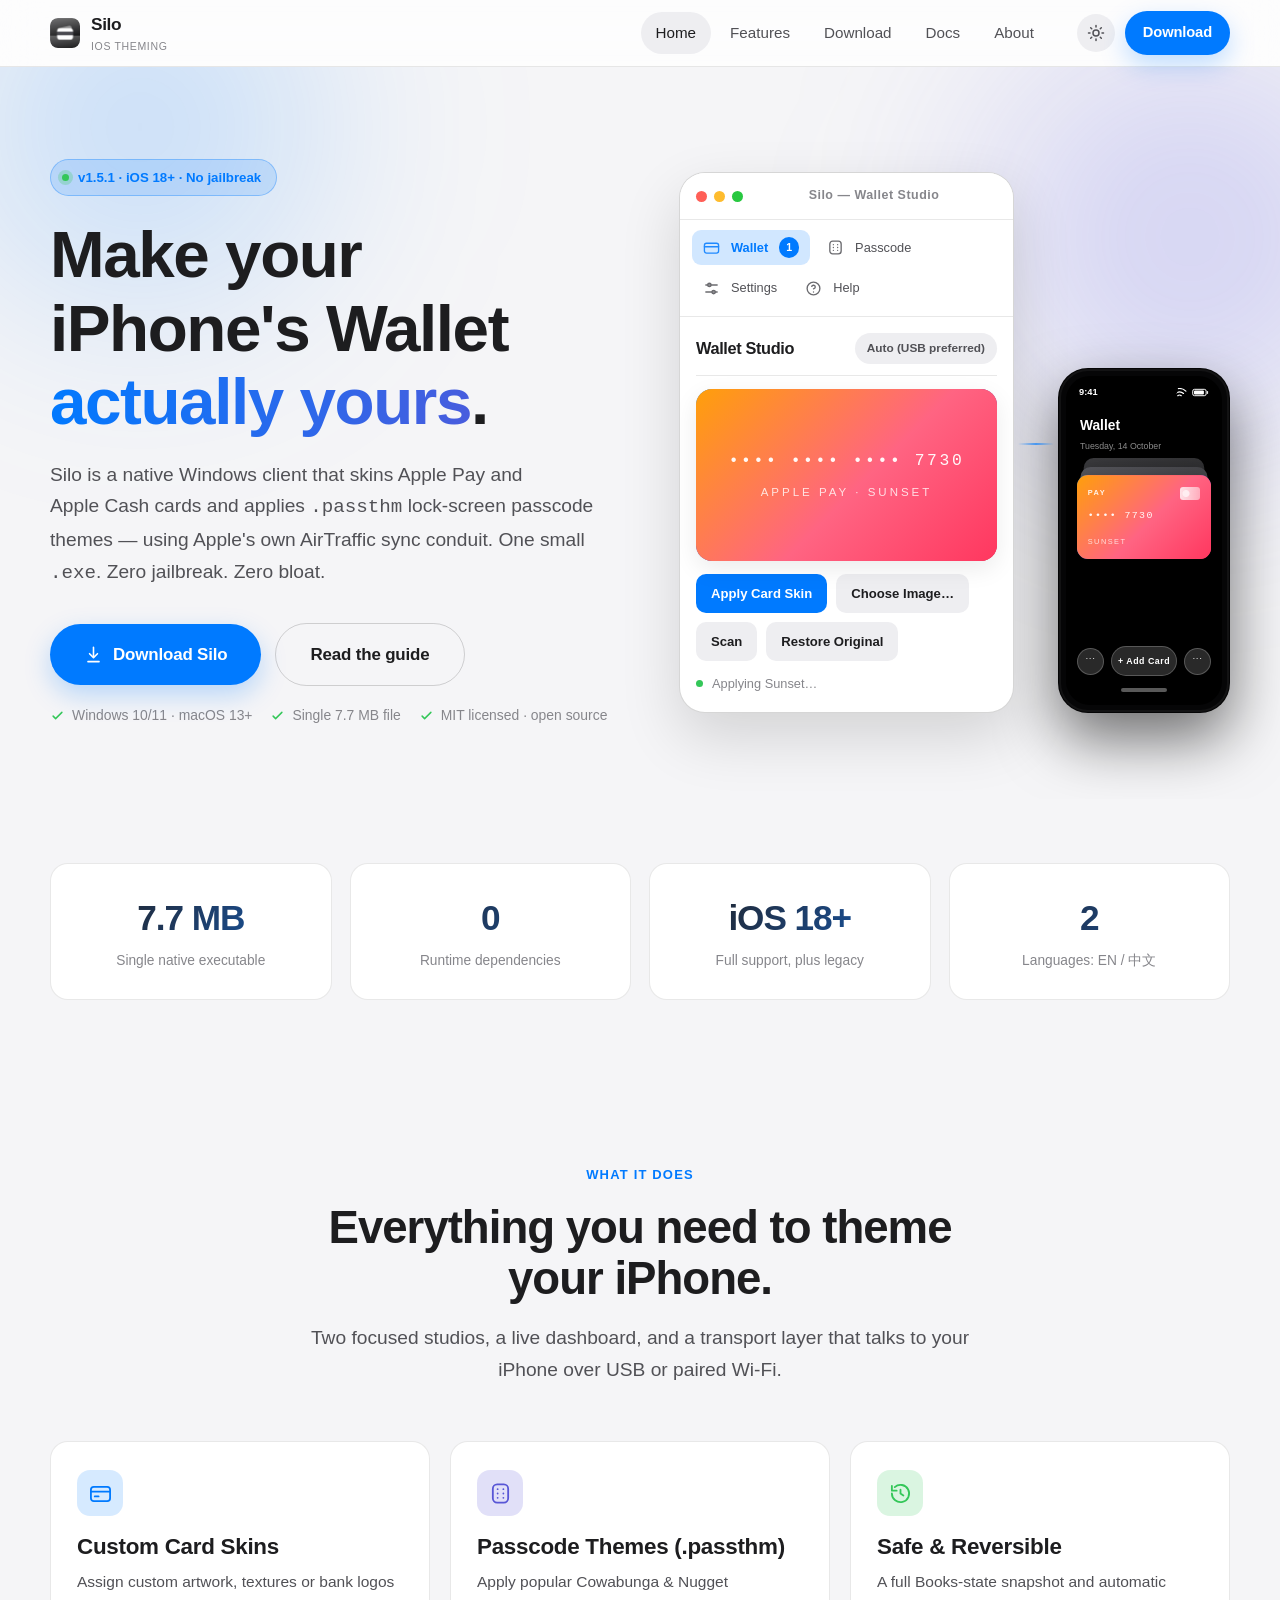
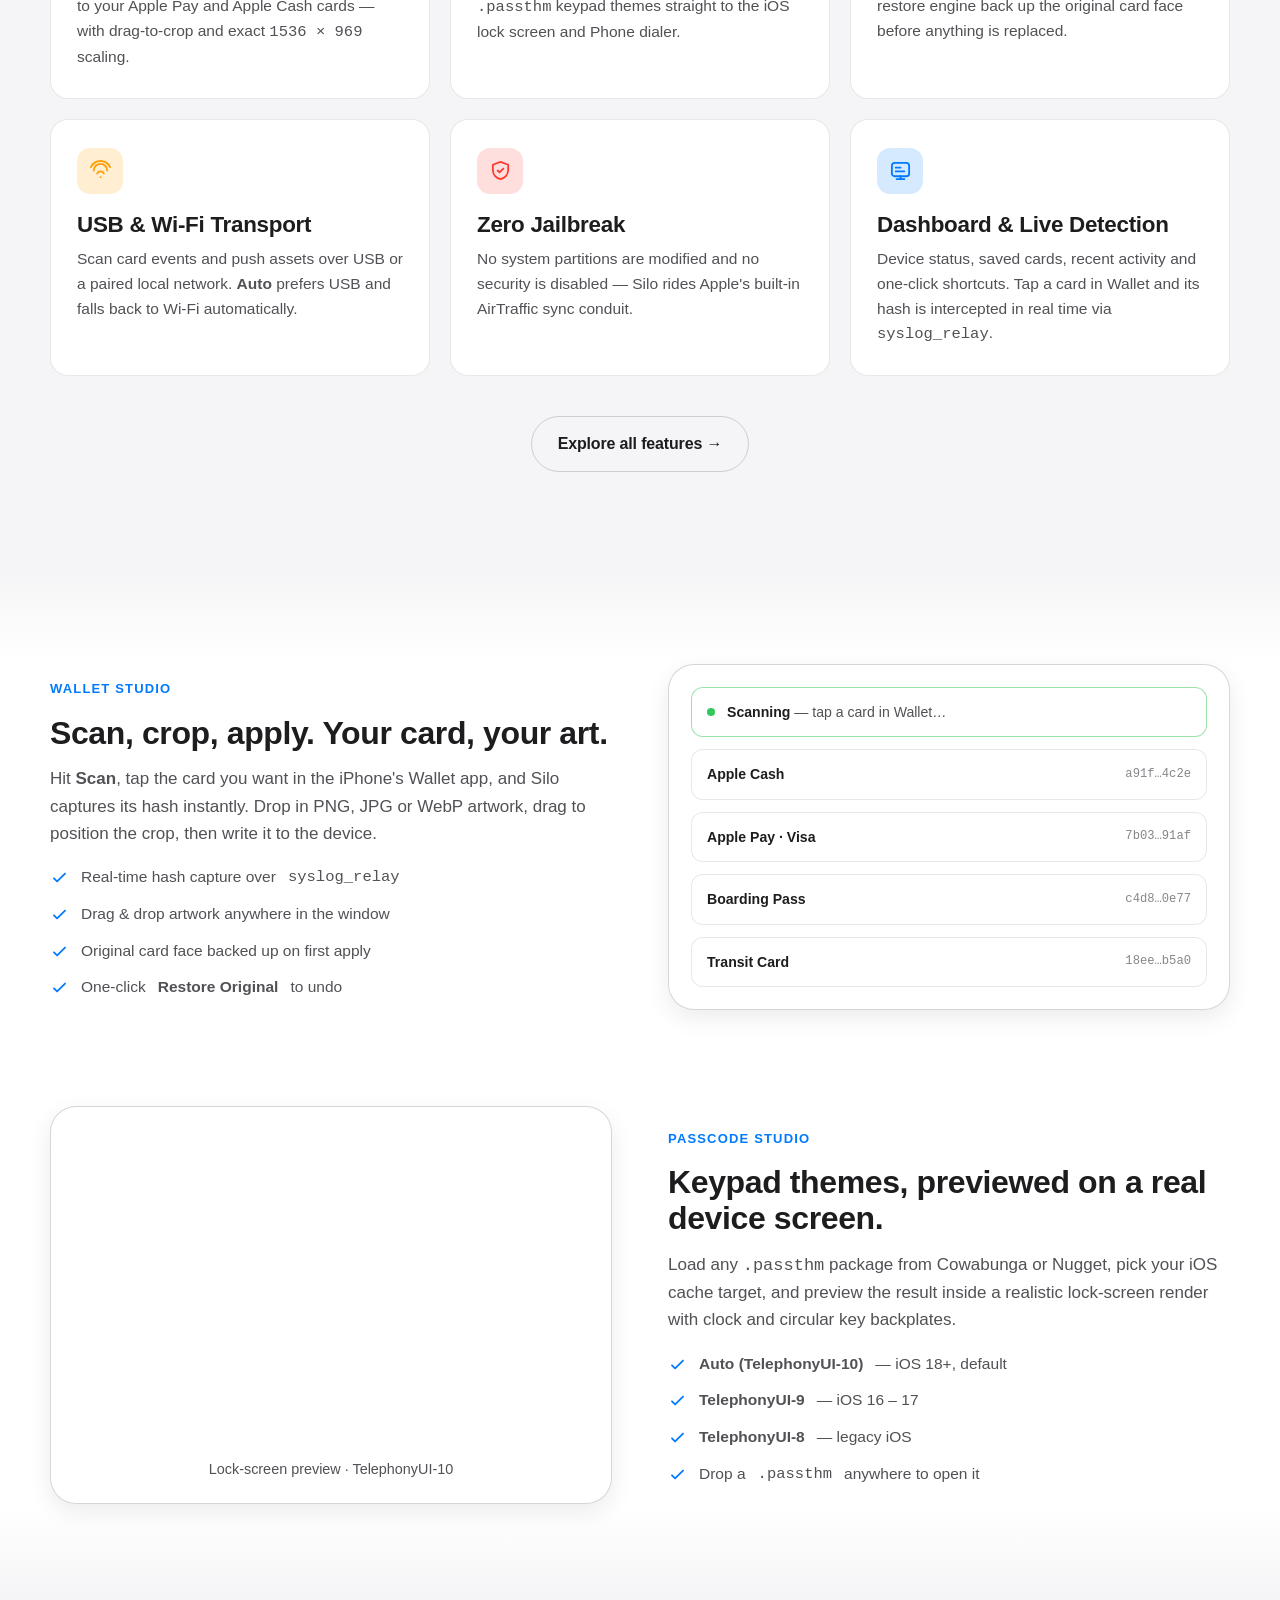
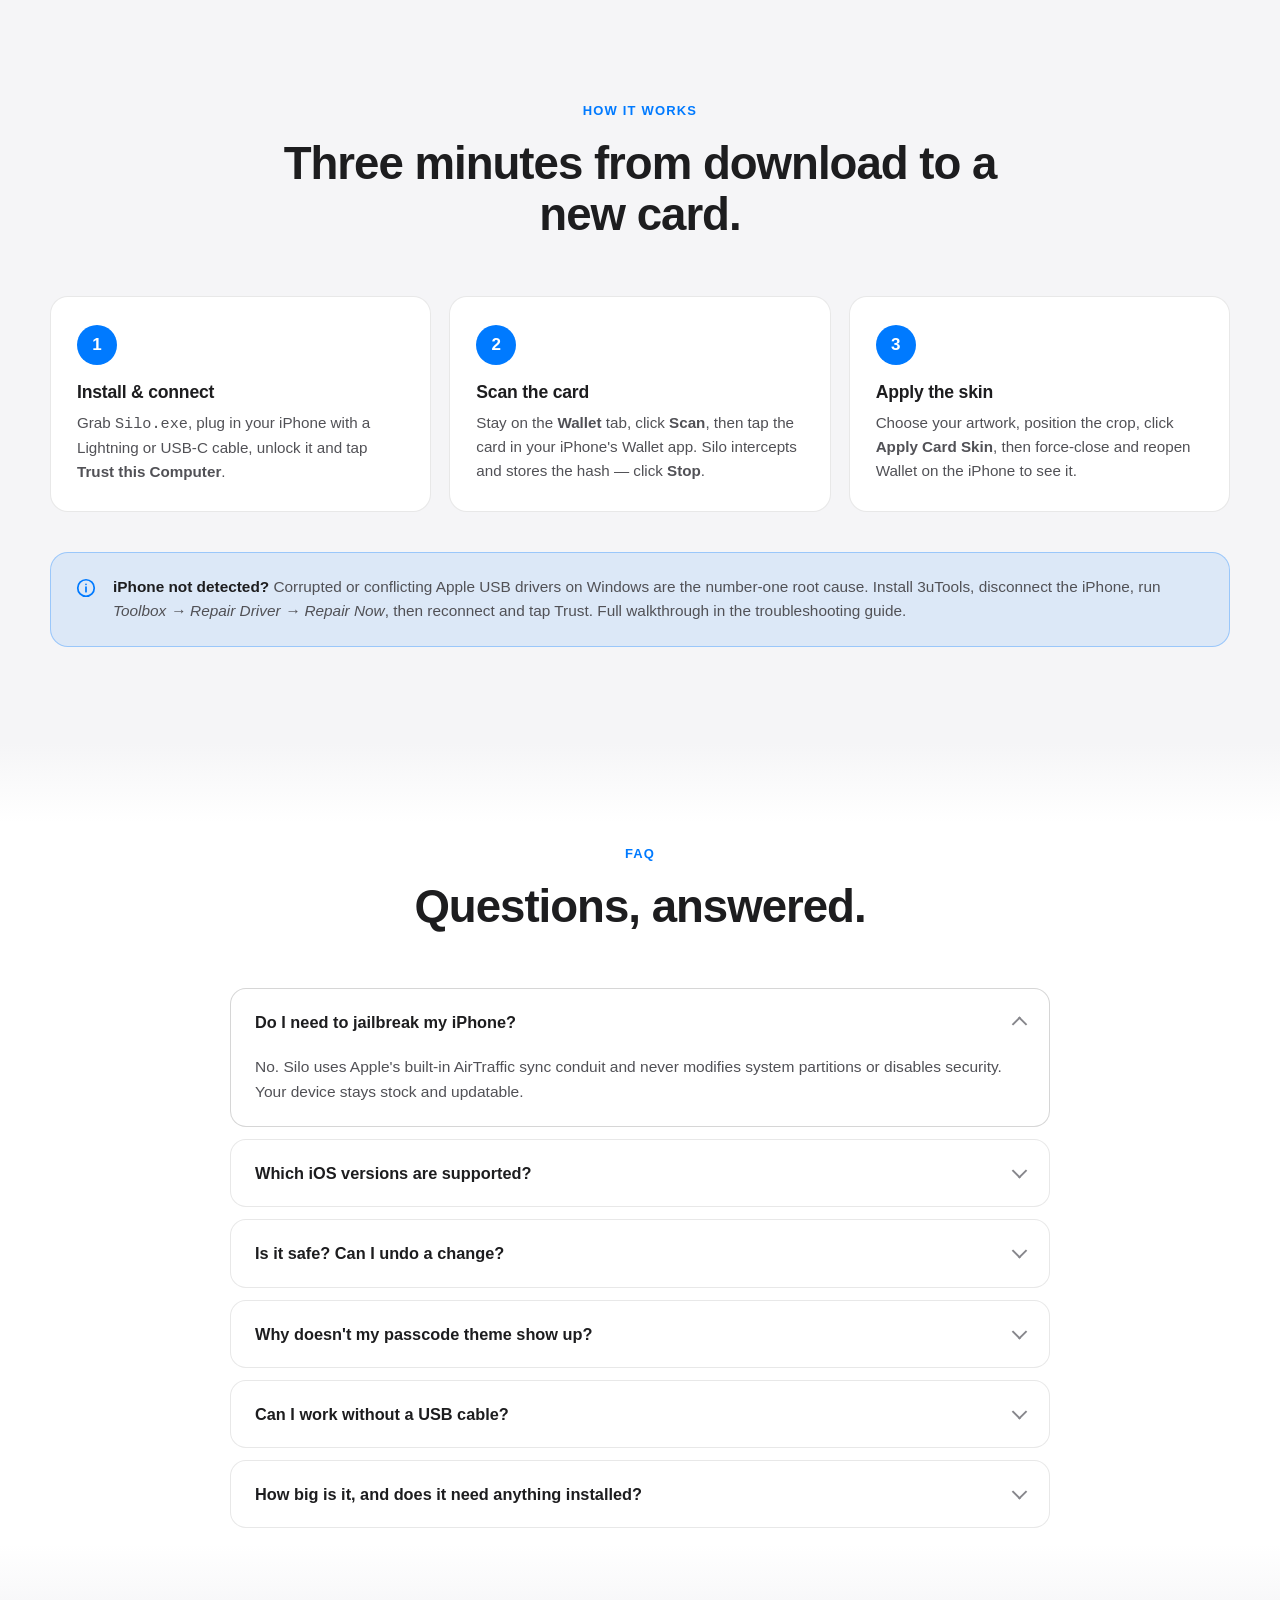
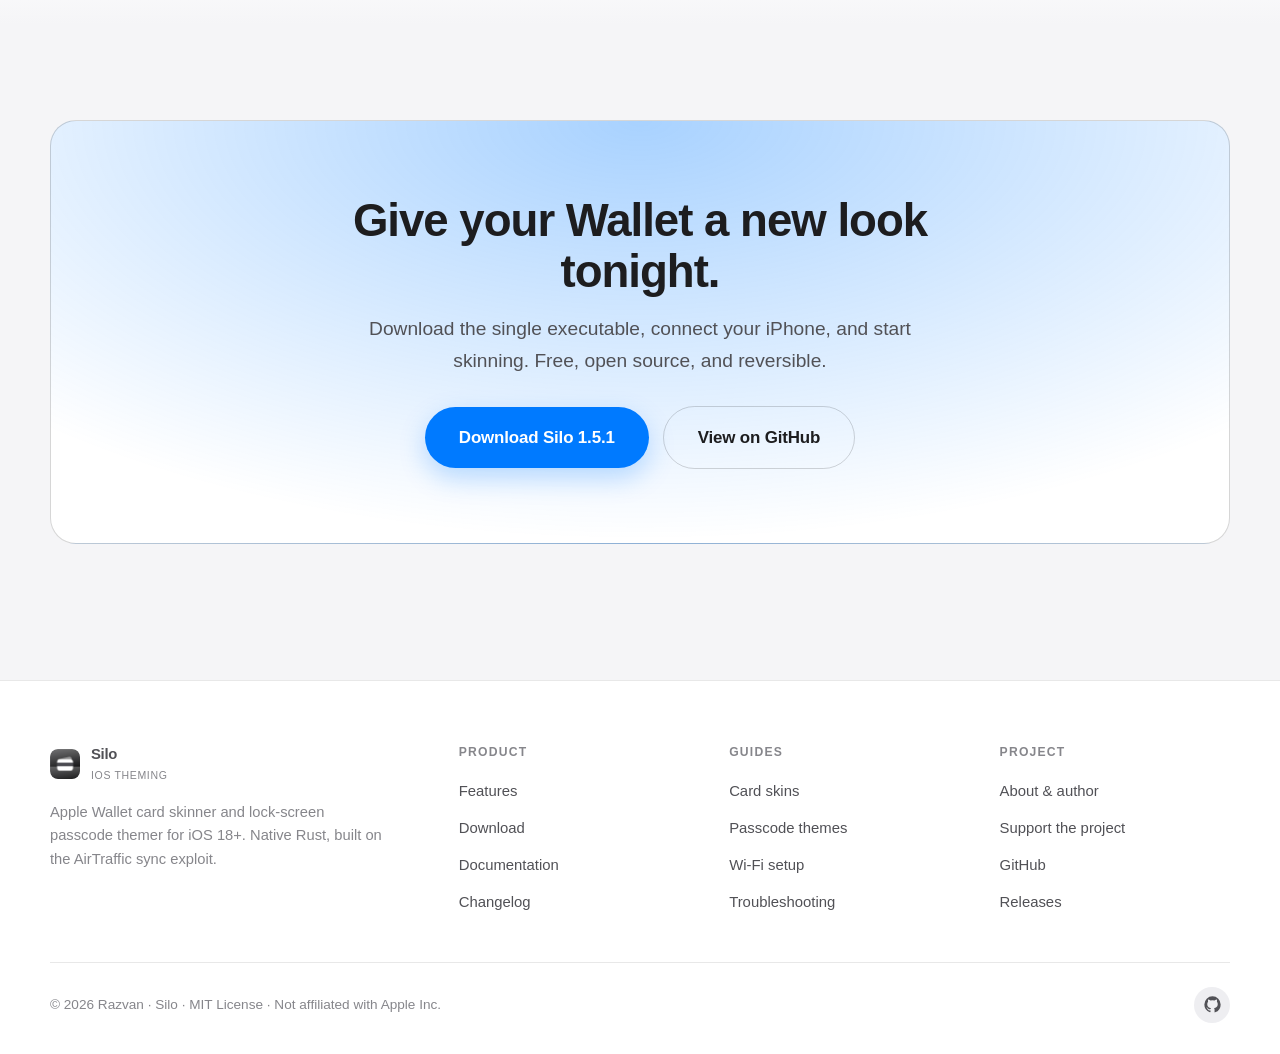
==== commit ba6cdfc7: "Update site to Silo 1.5.1: release notes, archive, motion polish" ====
--- a/index.html
+++ b/index.html
@@ -51,7 +51,7 @@
     <div class="container">
       <div class="hero-grid">
       <div class="hero-copy">
-        <span class="badge"><span class="dot"></span> v1.5.0 · iOS 18+ · No jailbreak</span>
+        <span class="badge"><span class="dot"></span> v1.5.1 · iOS 18+ · No jailbreak</span>
         <h1>Make your iPhone's Wallet <span class="grad">actually yours</span>.</h1>
         <p class="lead">
           Silo is a native Windows client that skins Apple&nbsp;Pay and Apple&nbsp;Cash cards and applies
@@ -370,8 +370,8 @@
         <h2>Give your Wallet a new look tonight.</h2>
         <p class="lead">Download the single executable, connect your iPhone, and start skinning. Free, open source, and reversible.</p>
         <div class="btn-row" style="justify-content:center">
-          <a class="btn btn--lg" href="download.html">Download Silo 1.5.0</a>
-          <a class="btn btn--ghost btn--lg" href="https://github.com/razvanhb/Silo" rel="noopener">View on GitHub</a>
+          <a class="btn btn--lg" href="download.html">Download Silo 1.5.1</a>
+          <a class="btn btn--ghost btn--lg" href="https://github.com/RedPanda44/Silo" rel="noopener">View on GitHub</a>
         </div>
       </div>
     </div>
@@ -412,15 +412,15 @@
         <ul>
           <li><a href="about.html">About &amp; author</a></li>
           <li><a href="about.html#support">Support the project</a></li>
-          <li><a href="https://github.com/razvanhb/Silo" rel="noopener">GitHub</a></li>
-          <li><a href="https://github.com/razvanhb/Silo/releases" rel="noopener">Releases</a></li>
+          <li><a href="https://github.com/RedPanda44/Silo" rel="noopener">GitHub</a></li>
+          <li><a href="https://github.com/RedPanda44/Silo/releases" rel="noopener">Releases</a></li>
         </ul>
       </div>
     </div>
     <div class="footer-bottom">
       <span>© <span data-year>2026</span> Razvan · Silo · MIT License · Not affiliated with Apple Inc.</span>
       <div class="socials">
-        <a href="https://github.com/razvanhb/Silo" rel="noopener" aria-label="GitHub">
+        <a href="https://github.com/RedPanda44/Silo" rel="noopener" aria-label="GitHub">
           <svg viewBox="0 0 24 24" fill="currentColor"><path d="M12 .5A11.5 11.5 0 0 0 .5 12a11.5 11.5 0 0 0 7.9 10.9c.6.1.8-.2.8-.6v-2c-3.2.7-3.9-1.5-3.9-1.5-.5-1.4-1.3-1.7-1.3-1.7-1-.7.1-.7.1-.7 1.1.1 1.7 1.2 1.7 1.2 1 1.7 2.7 1.2 3.4.9.1-.7.4-1.2.7-1.5-2.6-.3-5.3-1.3-5.3-5.7 0-1.3.5-2.3 1.2-3.1-.1-.3-.5-1.5.1-3.1 0 0 1-.3 3.2 1.2a11 11 0 0 1 5.8 0c2.2-1.5 3.2-1.2 3.2-1.2.6 1.6.2 2.8.1 3.1.8.8 1.2 1.8 1.2 3.1 0 4.4-2.7 5.4-5.3 5.7.4.4.8 1.1.8 2.2v3.3c0 .4.2.7.8.6A11.5 11.5 0 0 0 23.5 12 11.5 11.5 0 0 0 12 .5z"/></svg>
         </a>
       </div>
--- a/assets/css/style.css
+++ b/assets/css/style.css
@@ -1311,6 +1311,76 @@
 .footer-bottom .socials a:hover { background: var(--accent); color: #fff; transform: translateY(-2px); }
 .footer-bottom .socials svg { width: 17px; height: 17px; }
 
+/* ---------- Motion & polish ---------- */
+.progress-bar {
+  position: fixed;
+  top: 0; left: 0;
+  height: 3px;
+  width: 0;
+  background: linear-gradient(90deg, var(--accent), var(--accent-2) 55%, #ff375f);
+  box-shadow: 0 0 14px var(--glow);
+  z-index: 1200;
+  pointer-events: none;
+}
+
+.badge .dot { animation: pulseDot 2.6s ease-in-out infinite; }
+@keyframes pulseDot {
+  0%, 100% { box-shadow: 0 0 0 4px color-mix(in srgb, var(--success) 25%, transparent); }
+  50% { box-shadow: 0 0 0 9px color-mix(in srgb, var(--success) 5%, transparent); }
+}
+
+.hero h1 .grad {
+  background-size: 220% 220%;
+  animation: gradShift 9s ease infinite;
+}
+@keyframes gradShift {
+  0%, 100% { background-position: 0% 50%; }
+  50% { background-position: 100% 50%; }
+}
+
+.hero::before { animation: drift 18s ease-in-out infinite; }
+.hero::after { animation: drift 24s ease-in-out infinite reverse; }
+@keyframes drift {
+  0%, 100% { transform: translate(0, 0) scale(1); }
+  50% { transform: translate(46px, 34px) scale(1.08); }
+}
+
+.btn { position: relative; overflow: hidden; }
+.btn::after {
+  content: "";
+  position: absolute;
+  top: 0; left: -130%;
+  width: 55%; height: 100%;
+  background: linear-gradient(100deg, transparent, rgba(255, 255, 255, 0.38), transparent);
+  transform: skewX(-18deg);
+  transition: left 0.65s cubic-bezier(0.2, 0.7, 0.3, 1);
+  pointer-events: none;
+}
+.btn:hover::after { left: 135%; }
+
+.card::before {
+  content: "";
+  position: absolute;
+  inset: 0;
+  border-radius: inherit;
+  background: radial-gradient(260px circle at var(--mx, 50%) var(--my, 0%),
+    color-mix(in srgb, var(--accent) 15%, transparent), transparent 62%);
+  opacity: 0;
+  transition: opacity 0.3s;
+  pointer-events: none;
+  z-index: 0;
+}
+.card:hover::before { opacity: 1; }
+.card:hover { box-shadow: 0 22px 46px rgba(0, 0, 0, 0.32); }
+.card > * { position: relative; z-index: 1; }
+
+.stat b {
+  background: linear-gradient(120deg, var(--text), color-mix(in srgb, var(--accent) 65%, var(--text)));
+  -webkit-background-clip: text;
+  background-clip: text;
+  color: transparent;
+}
+
 /* ---------- Reveal animation ---------- */
 .reveal {
   opacity: 0;
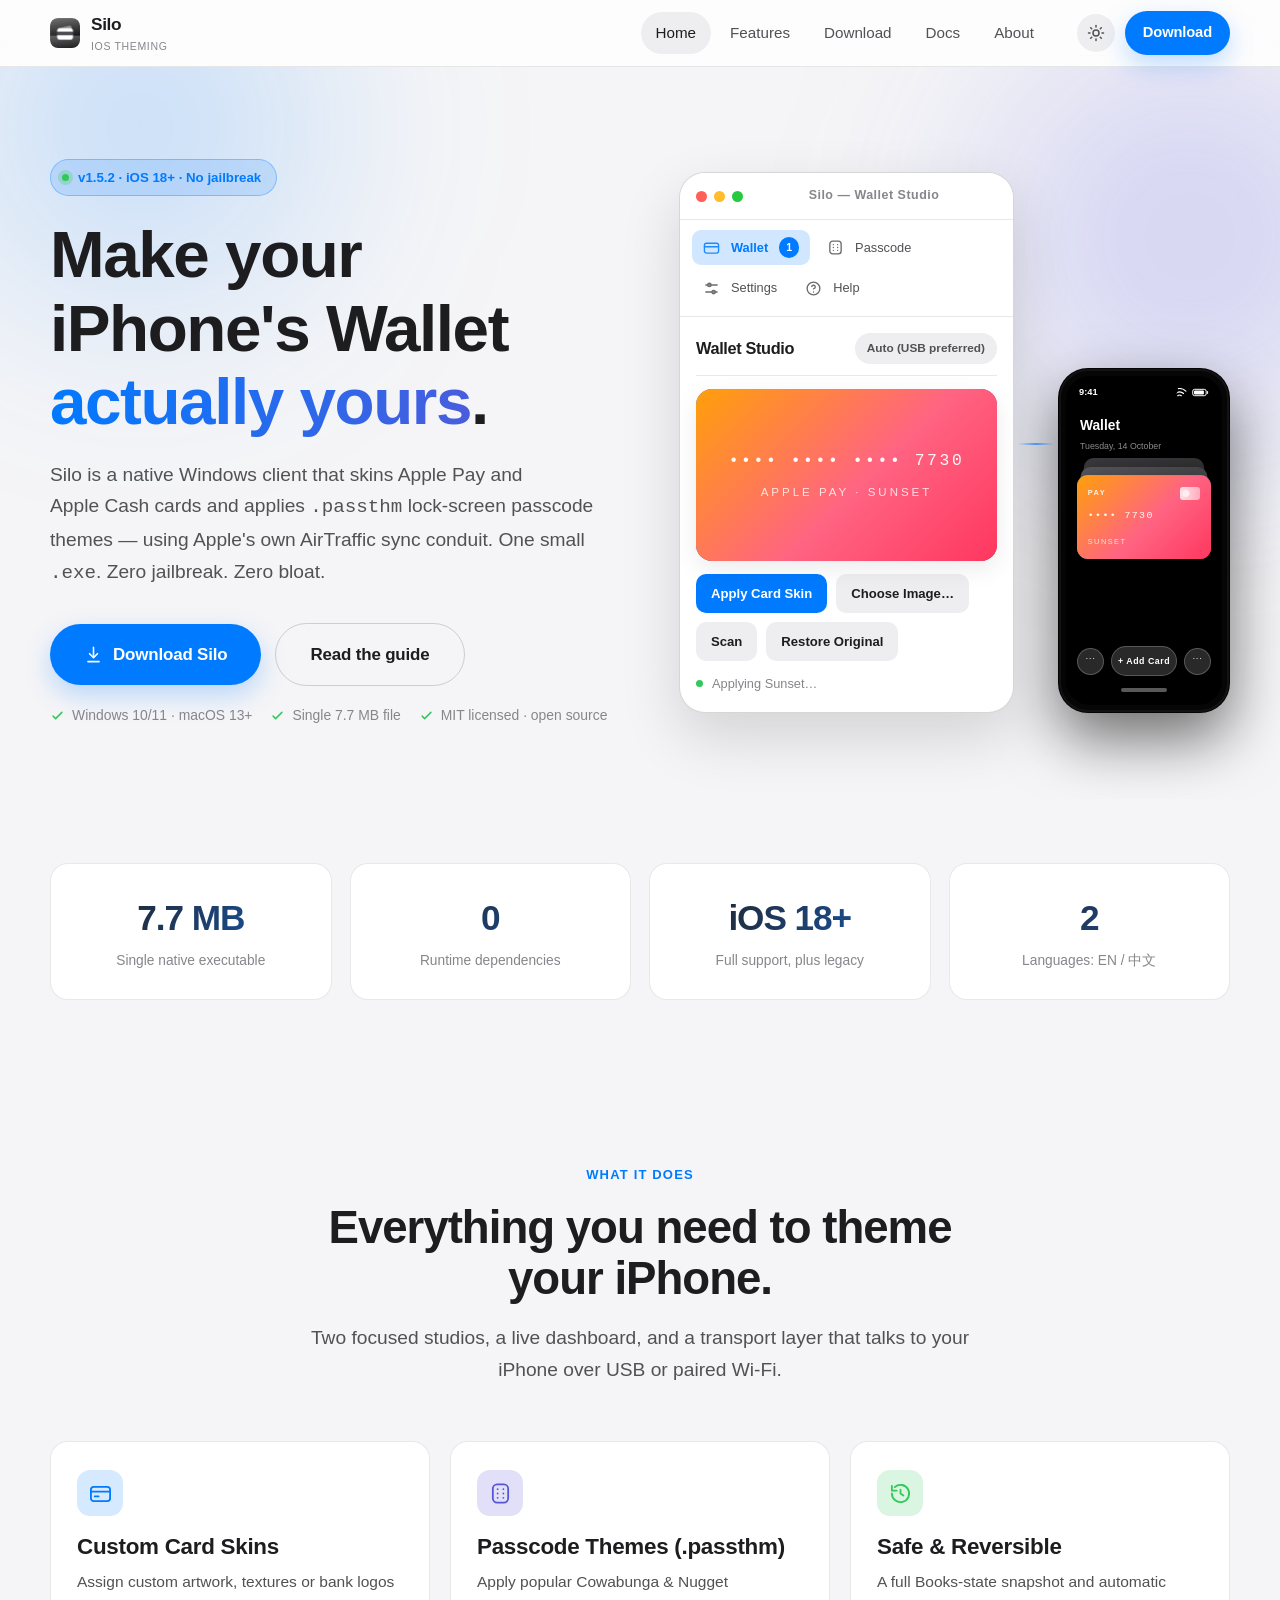
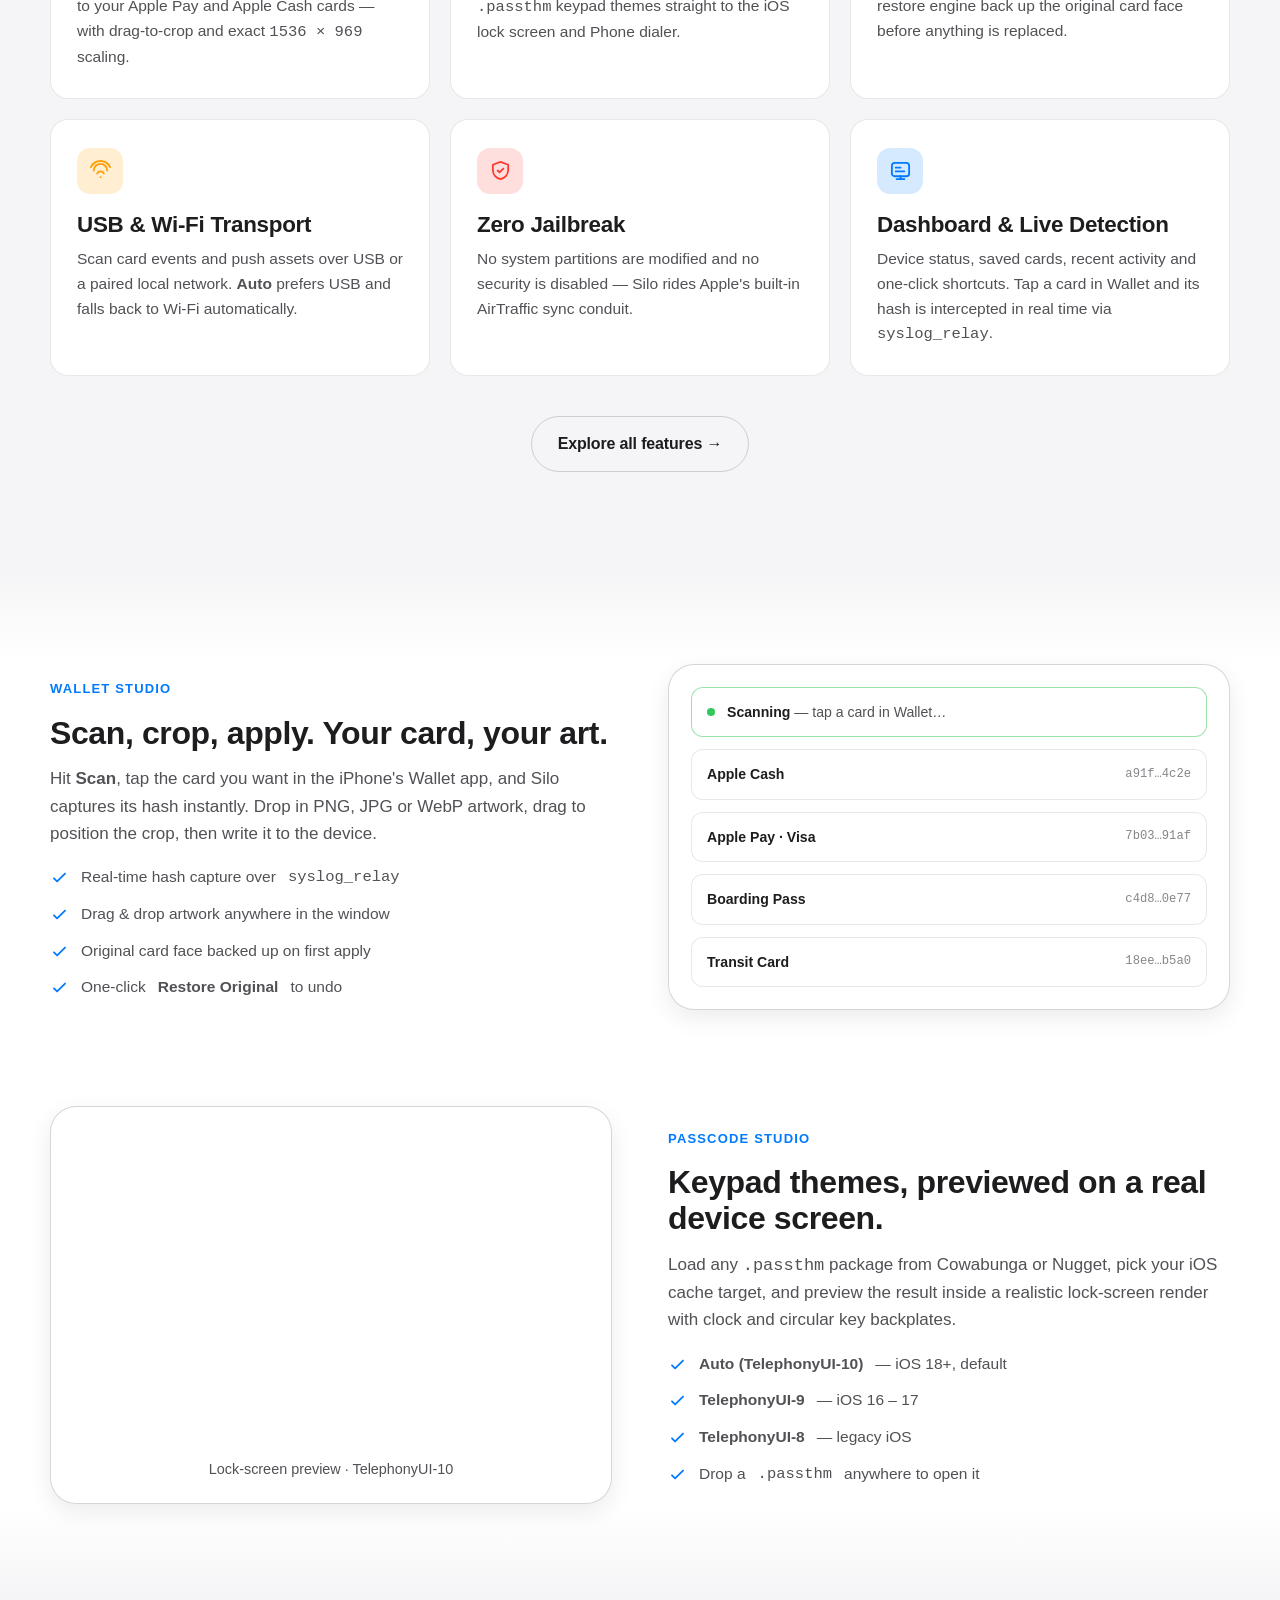
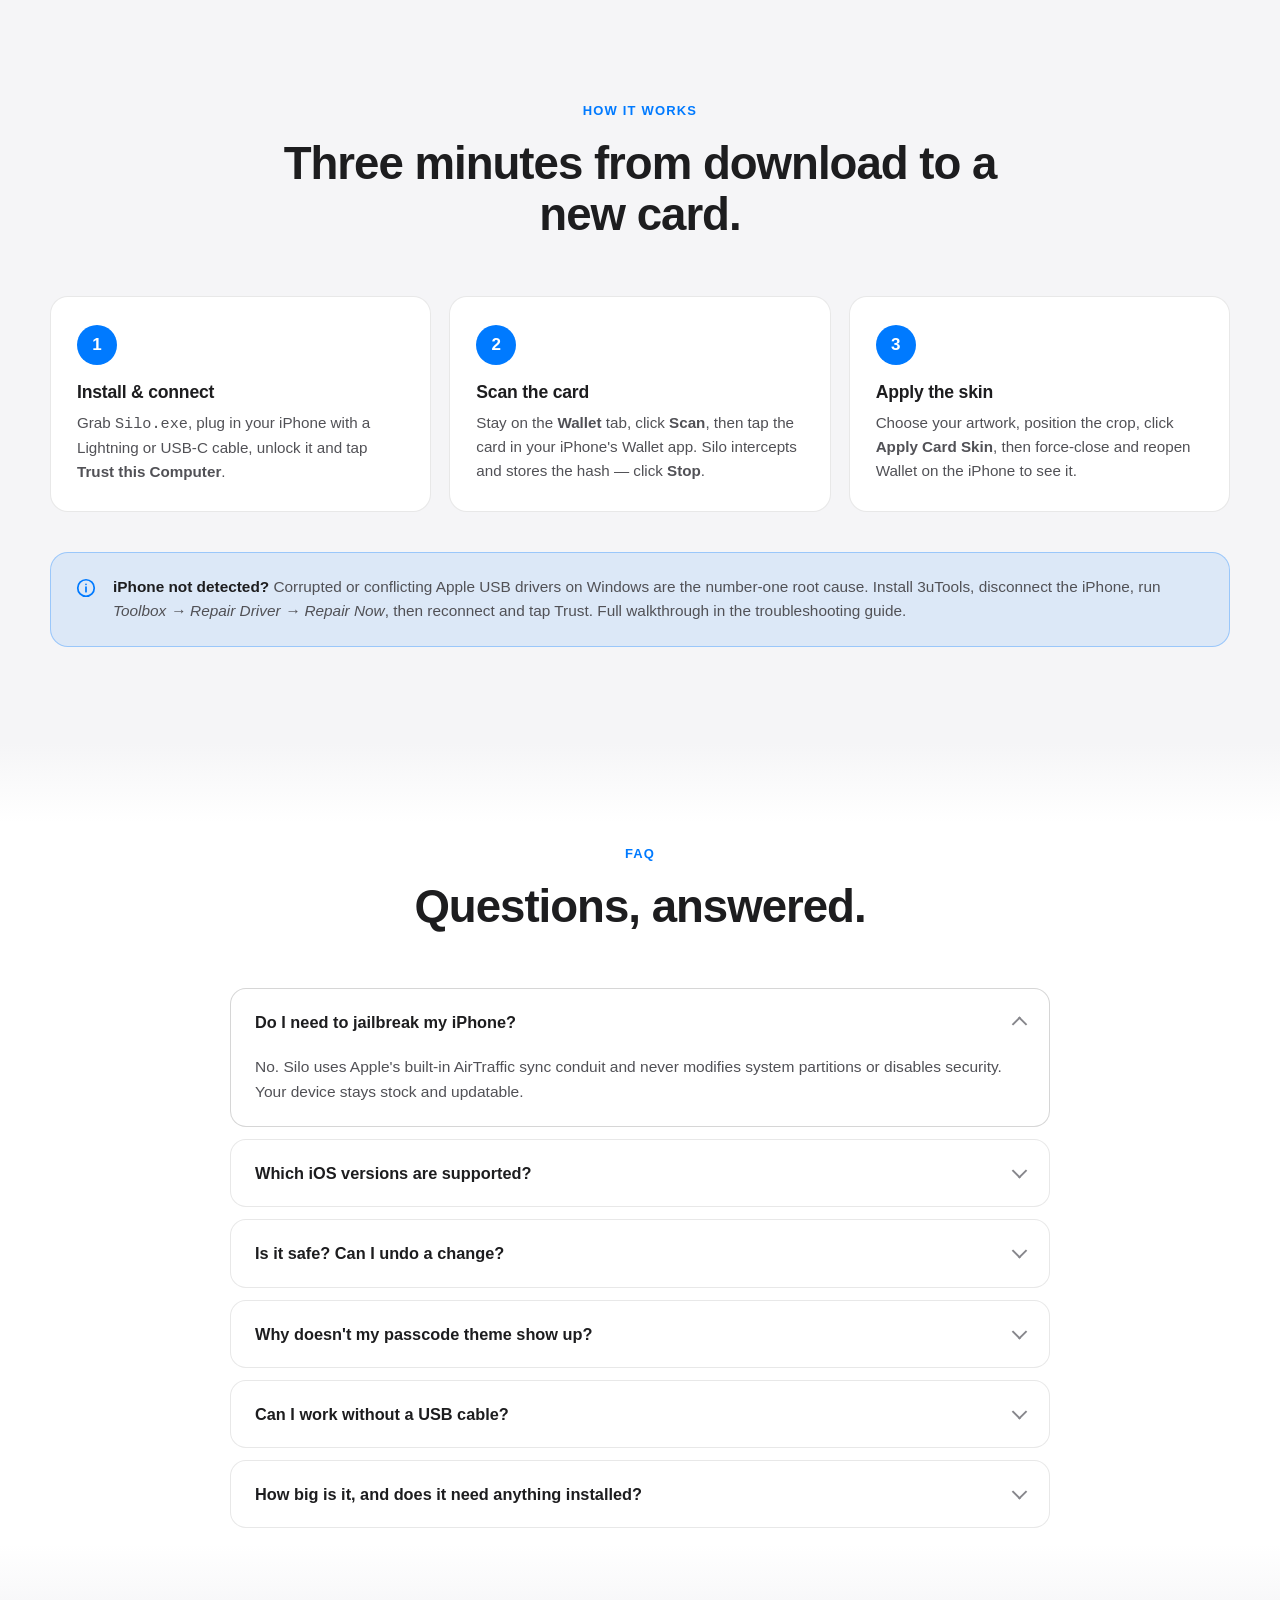
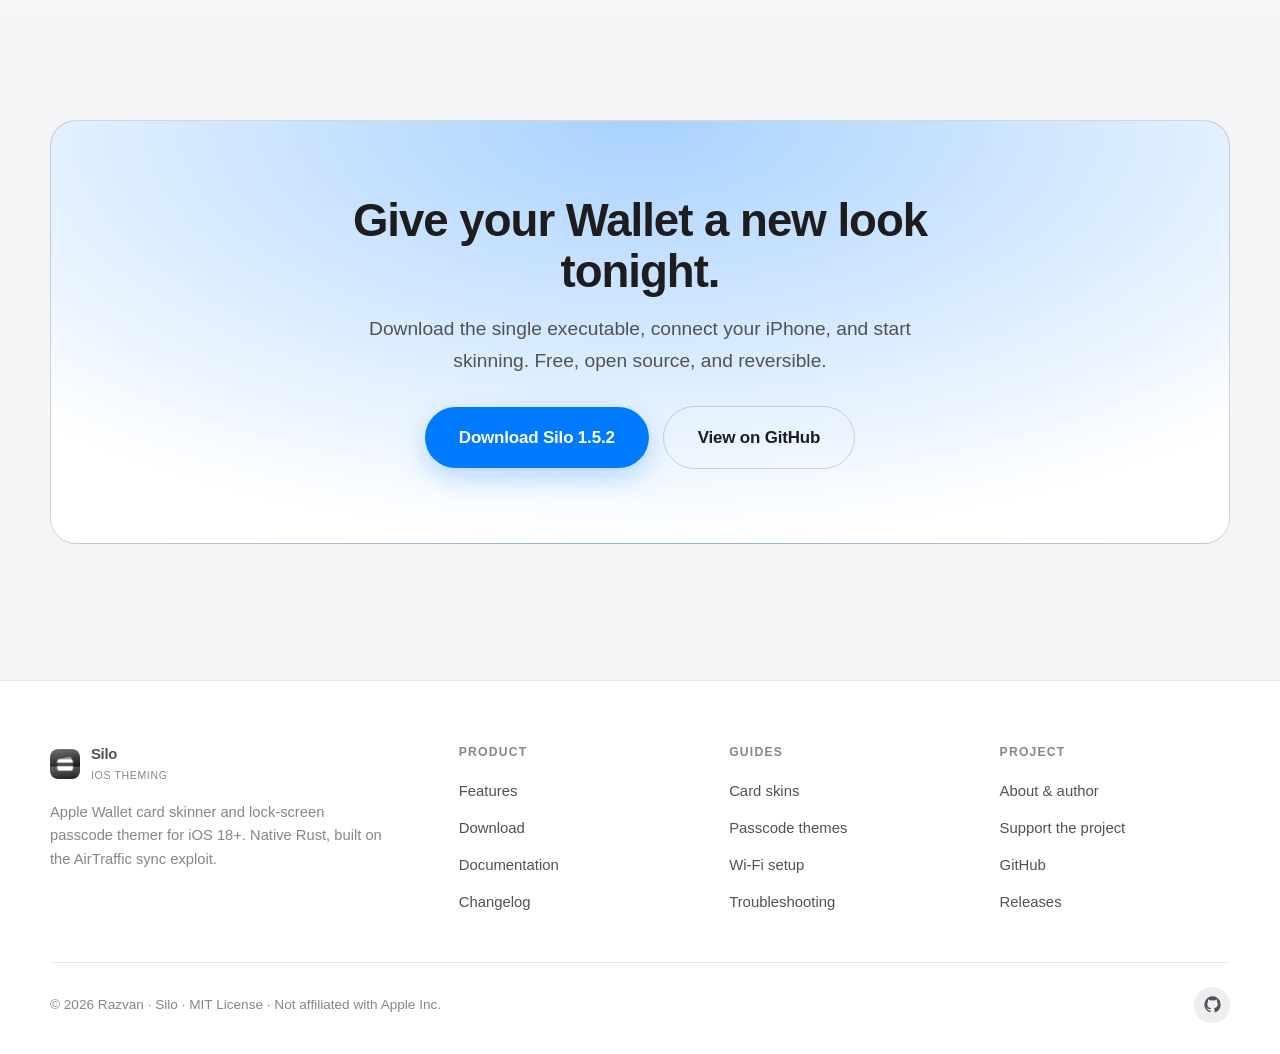
==== commit 043ce222: "Silo 1.5.2: download page, checksum, release notes and version labels" ====
--- a/index.html
+++ b/index.html
@@ -51,7 +51,7 @@
     <div class="container">
       <div class="hero-grid">
       <div class="hero-copy">
-        <span class="badge"><span class="dot"></span> v1.5.1 · iOS 18+ · No jailbreak</span>
+        <span class="badge"><span class="dot"></span> v1.5.2 · iOS 18+ · No jailbreak</span>
         <h1>Make your iPhone's Wallet <span class="grad">actually yours</span>.</h1>
         <p class="lead">
           Silo is a native Windows client that skins Apple&nbsp;Pay and Apple&nbsp;Cash cards and applies
@@ -370,7 +370,7 @@
         <h2>Give your Wallet a new look tonight.</h2>
         <p class="lead">Download the single executable, connect your iPhone, and start skinning. Free, open source, and reversible.</p>
         <div class="btn-row" style="justify-content:center">
-          <a class="btn btn--lg" href="download.html">Download Silo 1.5.1</a>
+          <a class="btn btn--lg" href="download.html">Download Silo 1.5.2</a>
           <a class="btn btn--ghost btn--lg" href="https://github.com/RedPanda44/Silo" rel="noopener">View on GitHub</a>
         </div>
       </div>
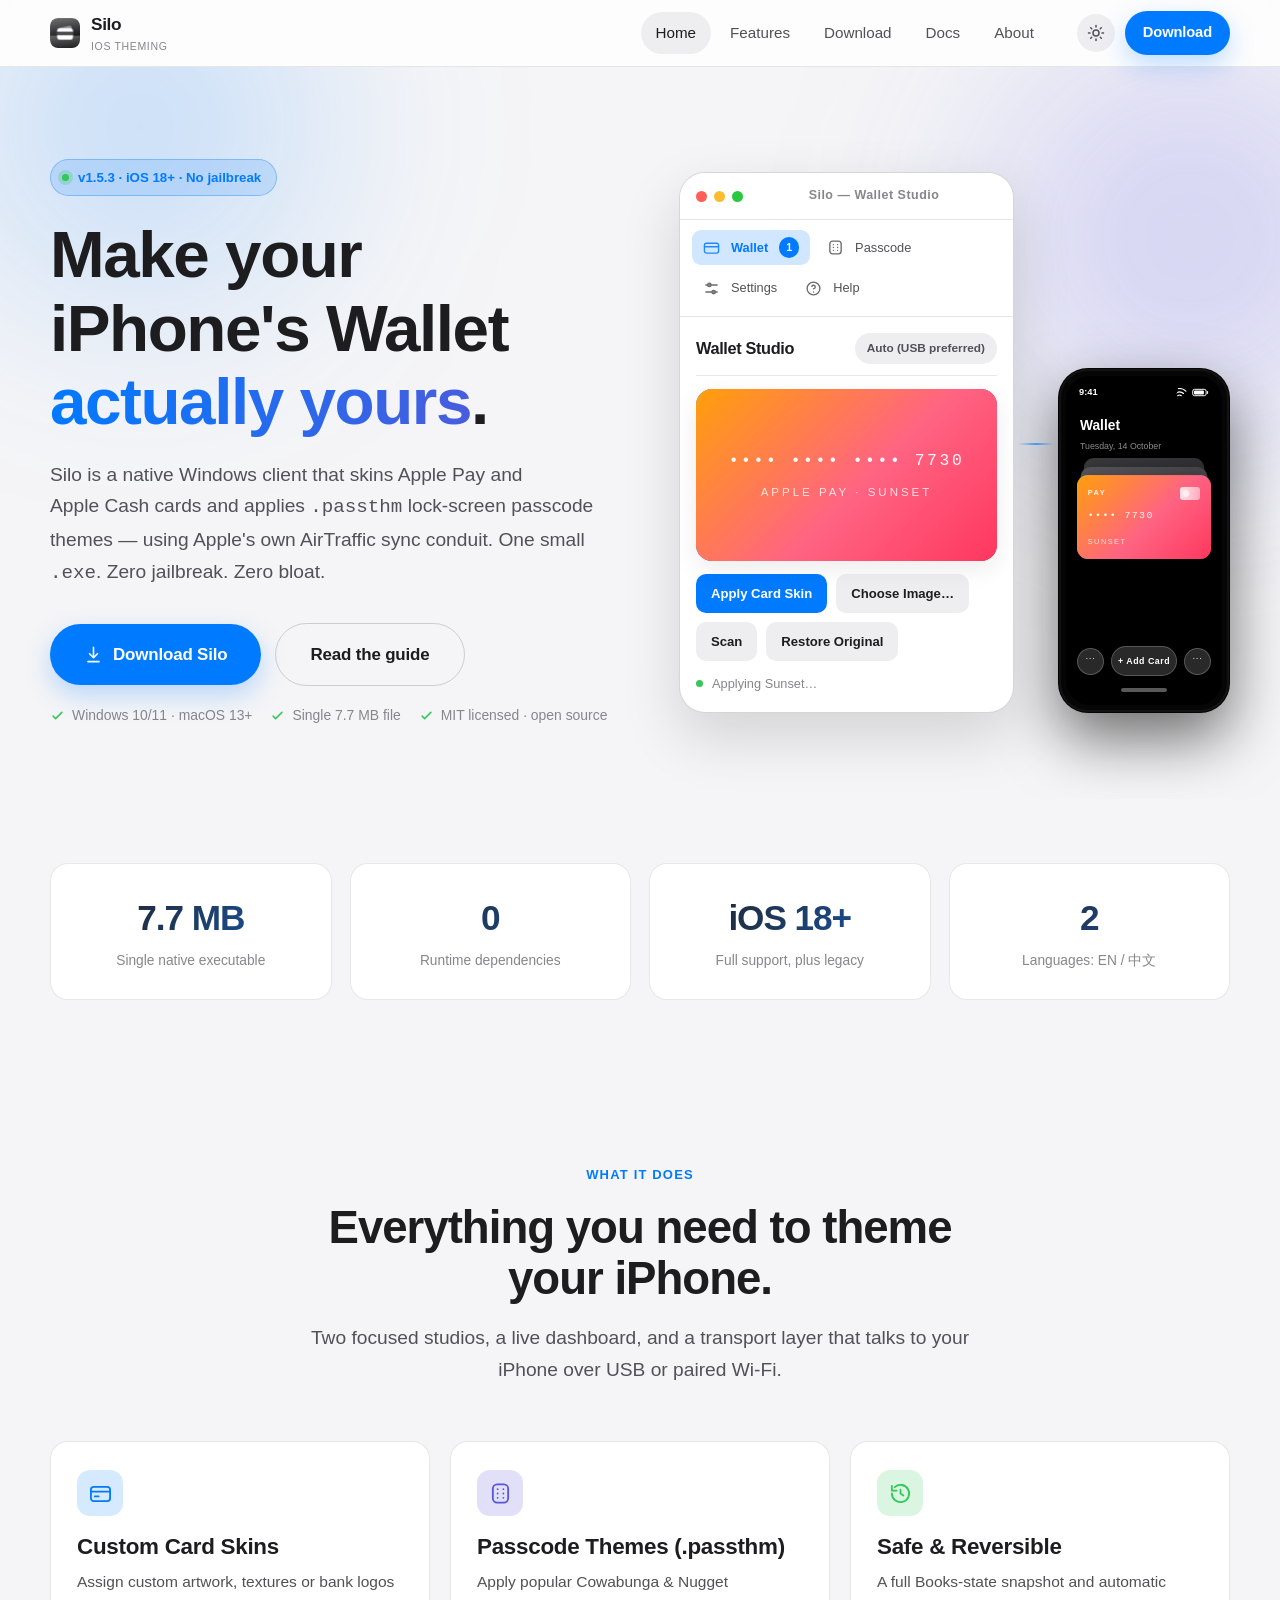
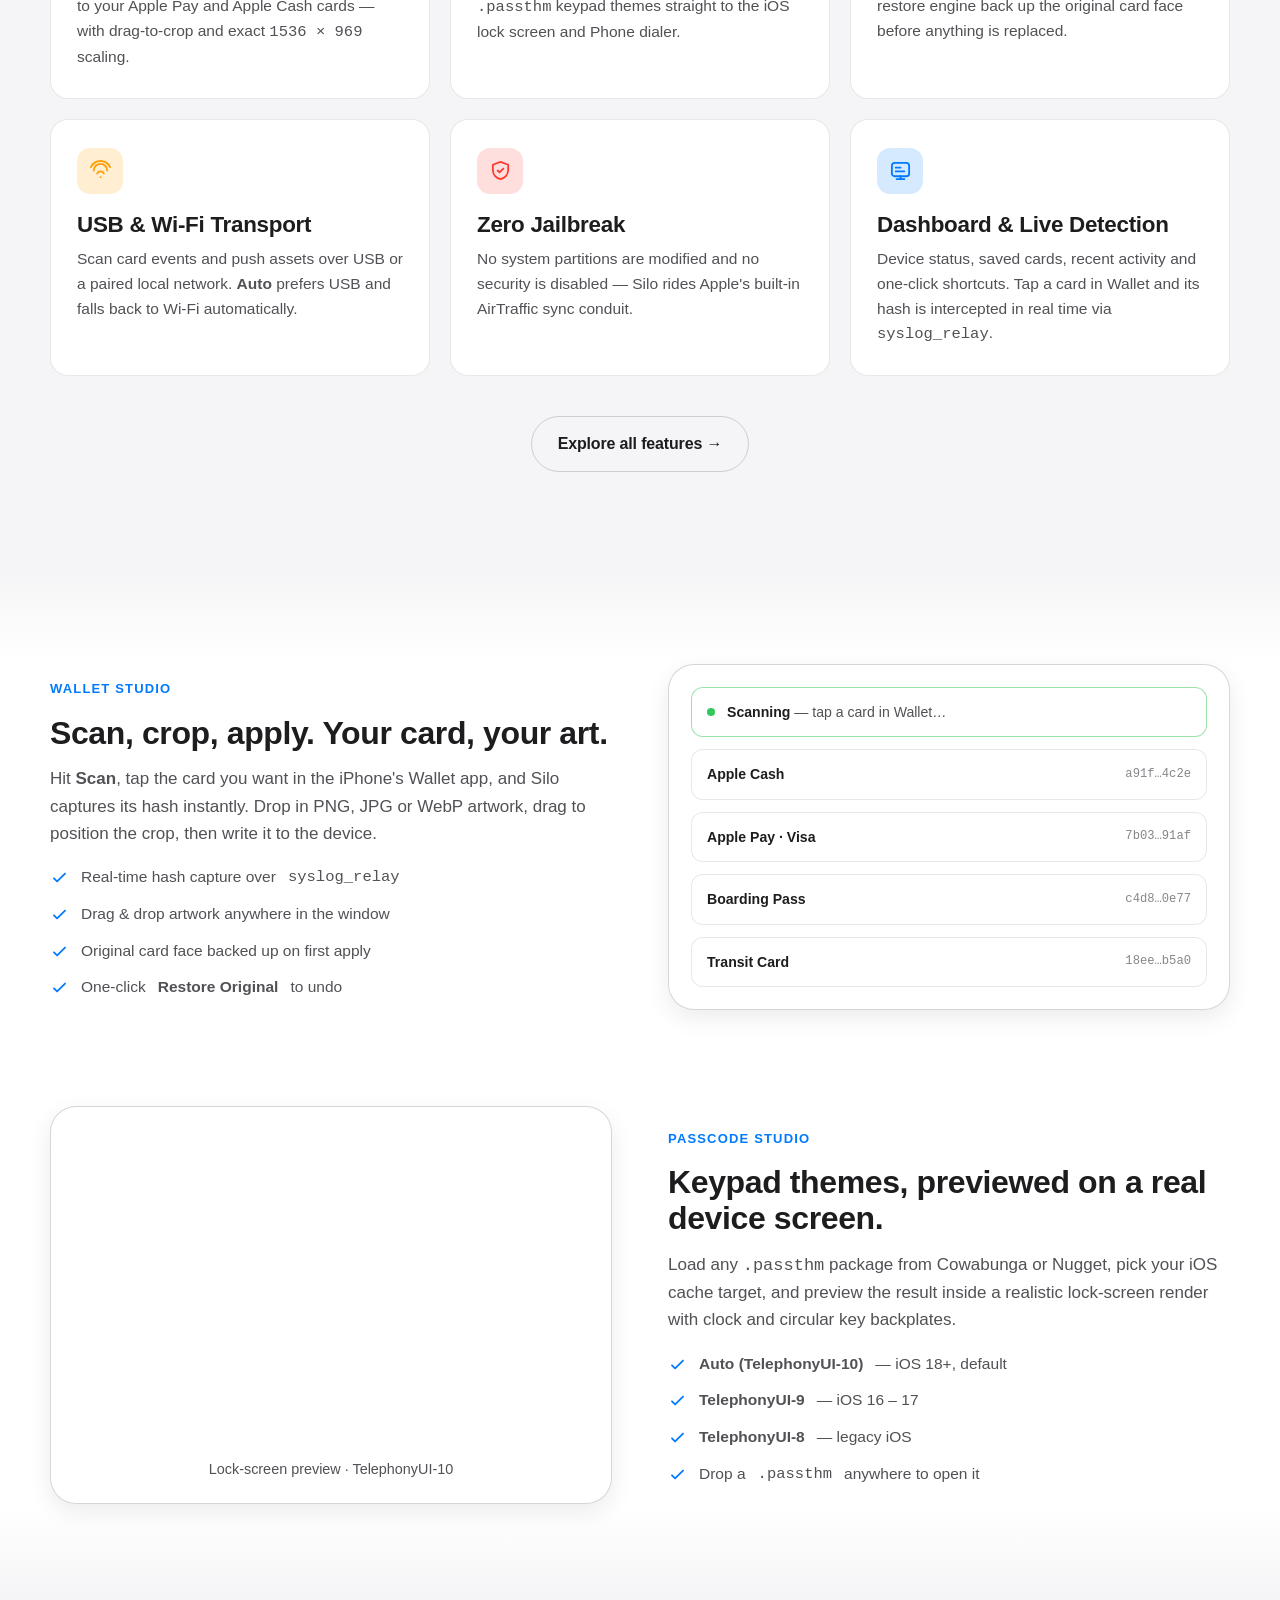
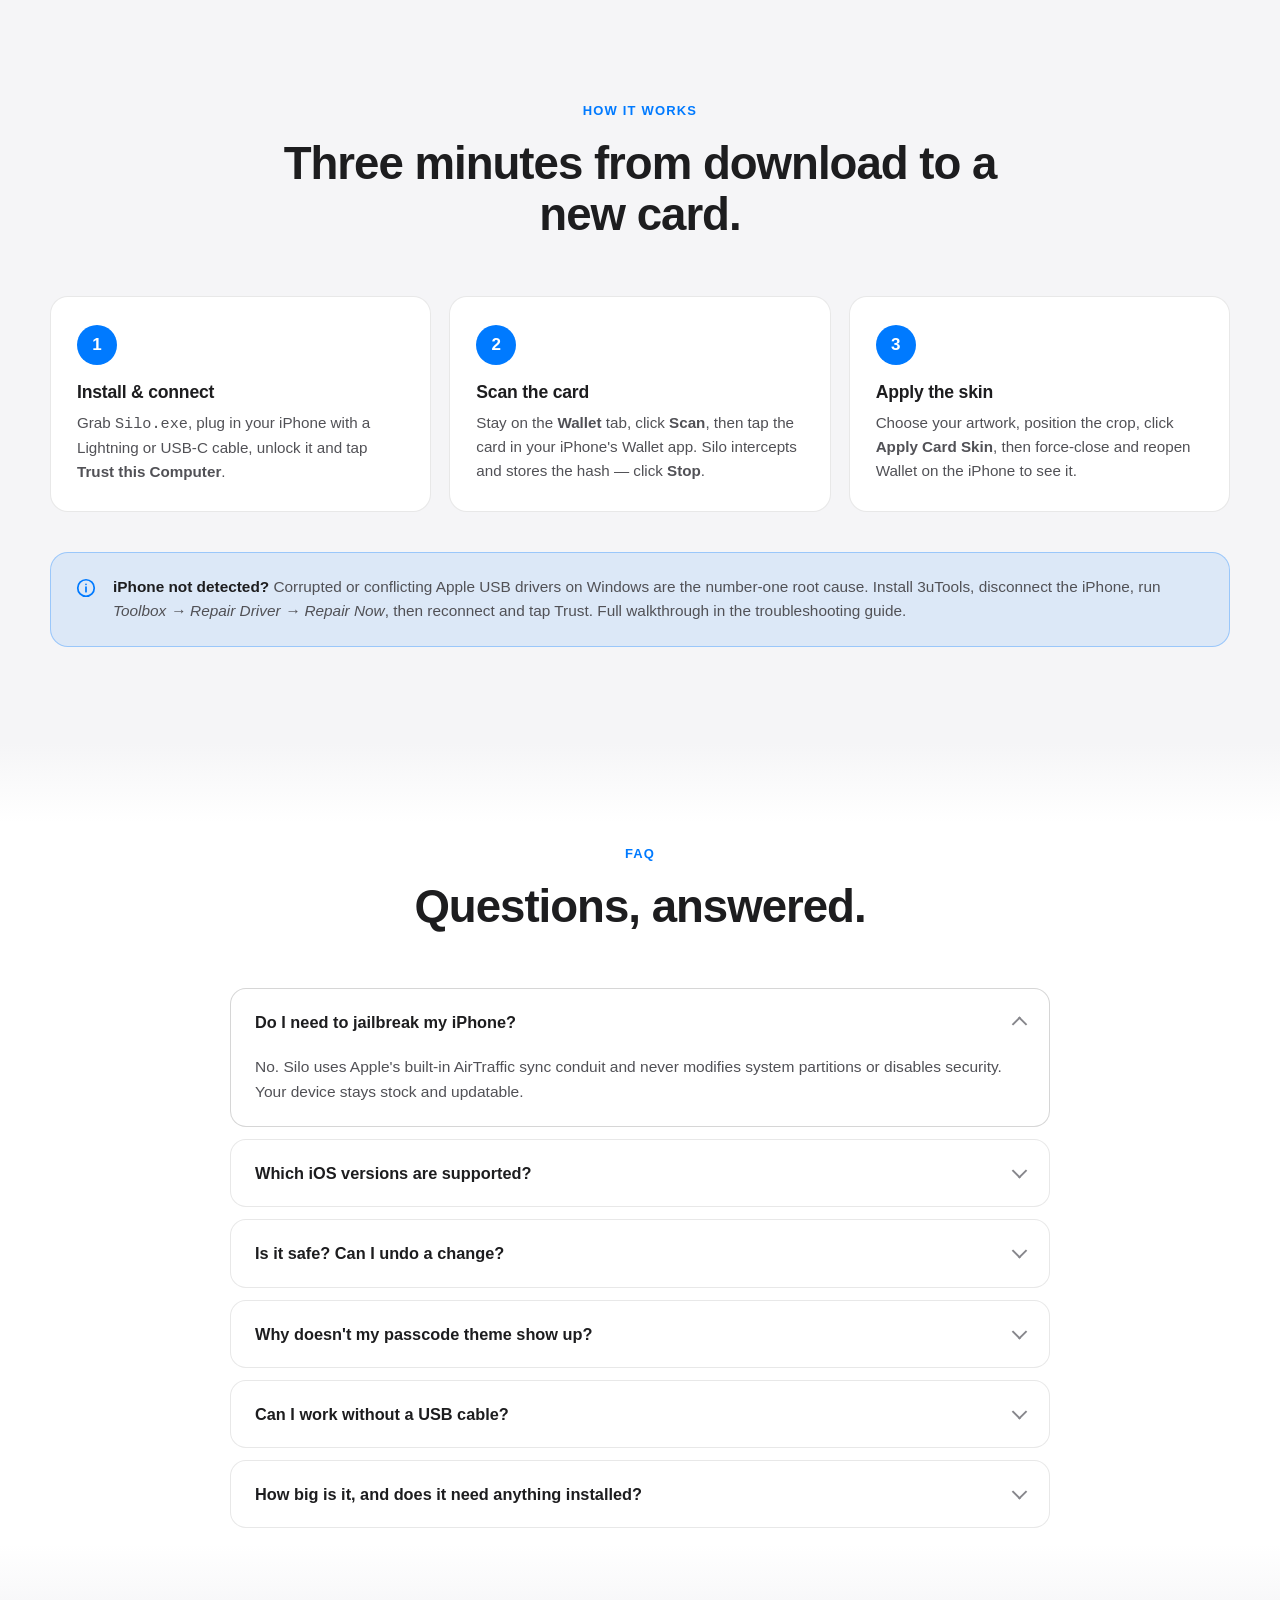
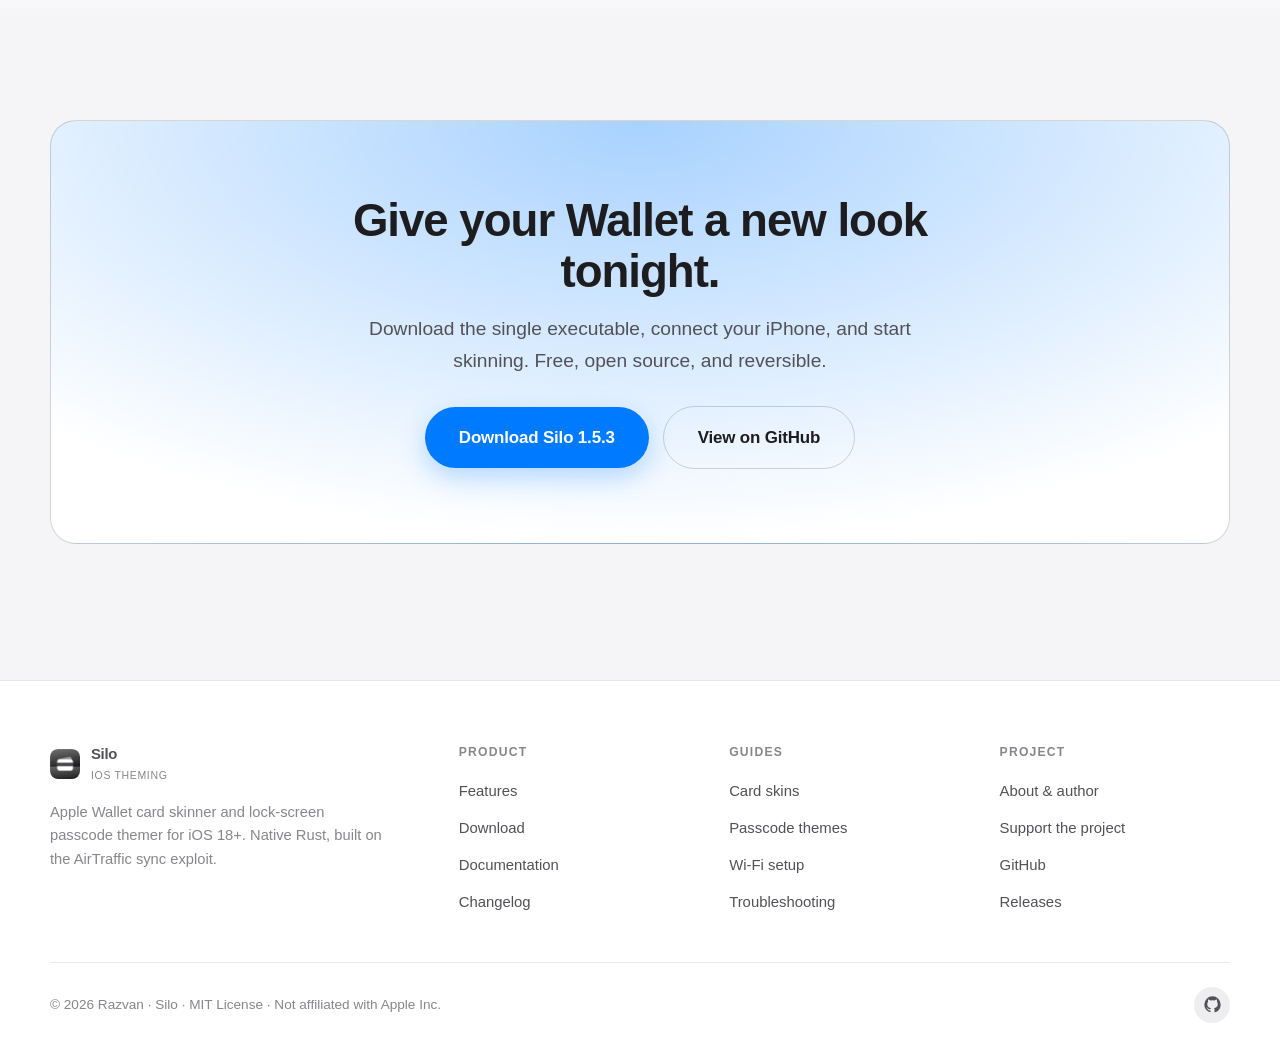
==== commit 59e9386e: "Silo 1.5.3: new UI, version labels, checksum and release notes" ====
--- a/index.html
+++ b/index.html
@@ -51,7 +51,7 @@
     <div class="container">
       <div class="hero-grid">
       <div class="hero-copy">
-        <span class="badge"><span class="dot"></span> v1.5.2 · iOS 18+ · No jailbreak</span>
+        <span class="badge"><span class="dot"></span> v1.5.3 · iOS 18+ · No jailbreak</span>
         <h1>Make your iPhone's Wallet <span class="grad">actually yours</span>.</h1>
         <p class="lead">
           Silo is a native Windows client that skins Apple&nbsp;Pay and Apple&nbsp;Cash cards and applies
@@ -370,7 +370,7 @@
         <h2>Give your Wallet a new look tonight.</h2>
         <p class="lead">Download the single executable, connect your iPhone, and start skinning. Free, open source, and reversible.</p>
         <div class="btn-row" style="justify-content:center">
-          <a class="btn btn--lg" href="download.html">Download Silo 1.5.2</a>
+          <a class="btn btn--lg" href="download.html">Download Silo 1.5.3</a>
           <a class="btn btn--ghost btn--lg" href="https://github.com/RedPanda44/Silo" rel="noopener">View on GitHub</a>
         </div>
       </div>
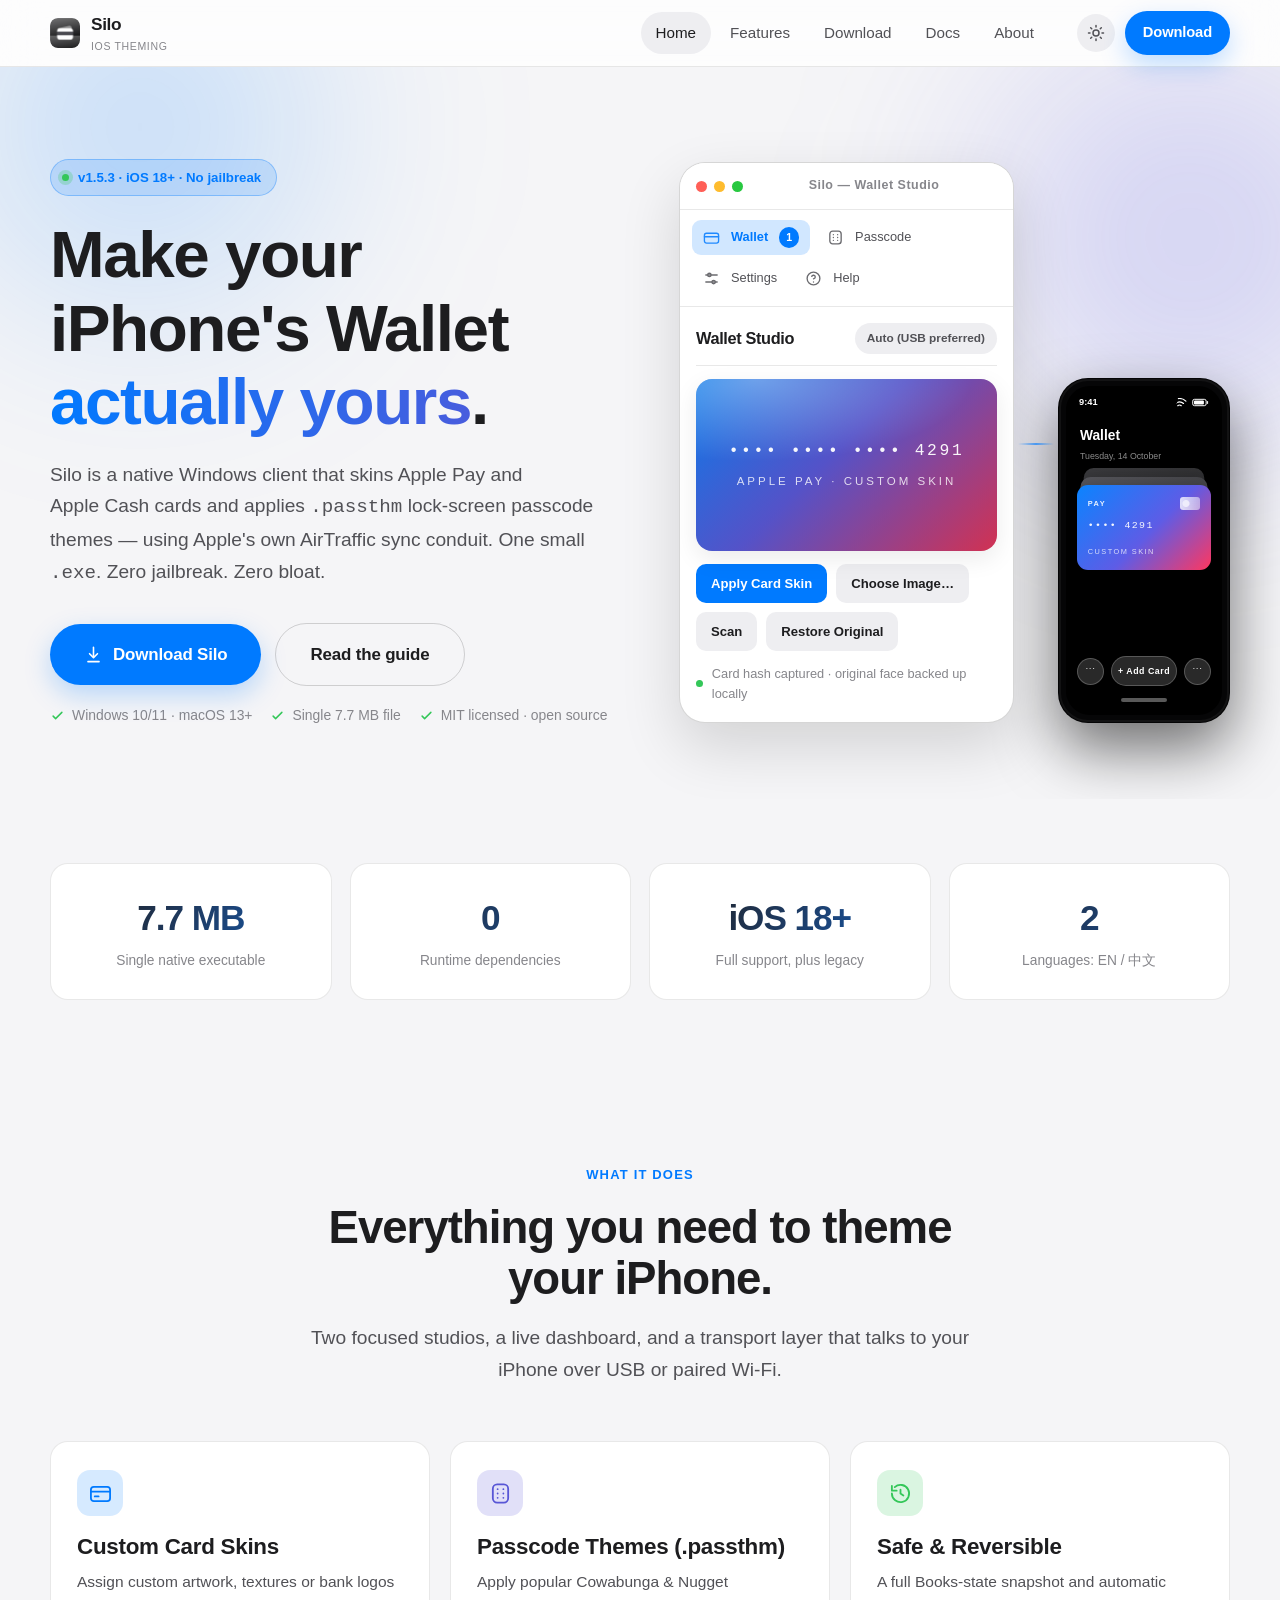
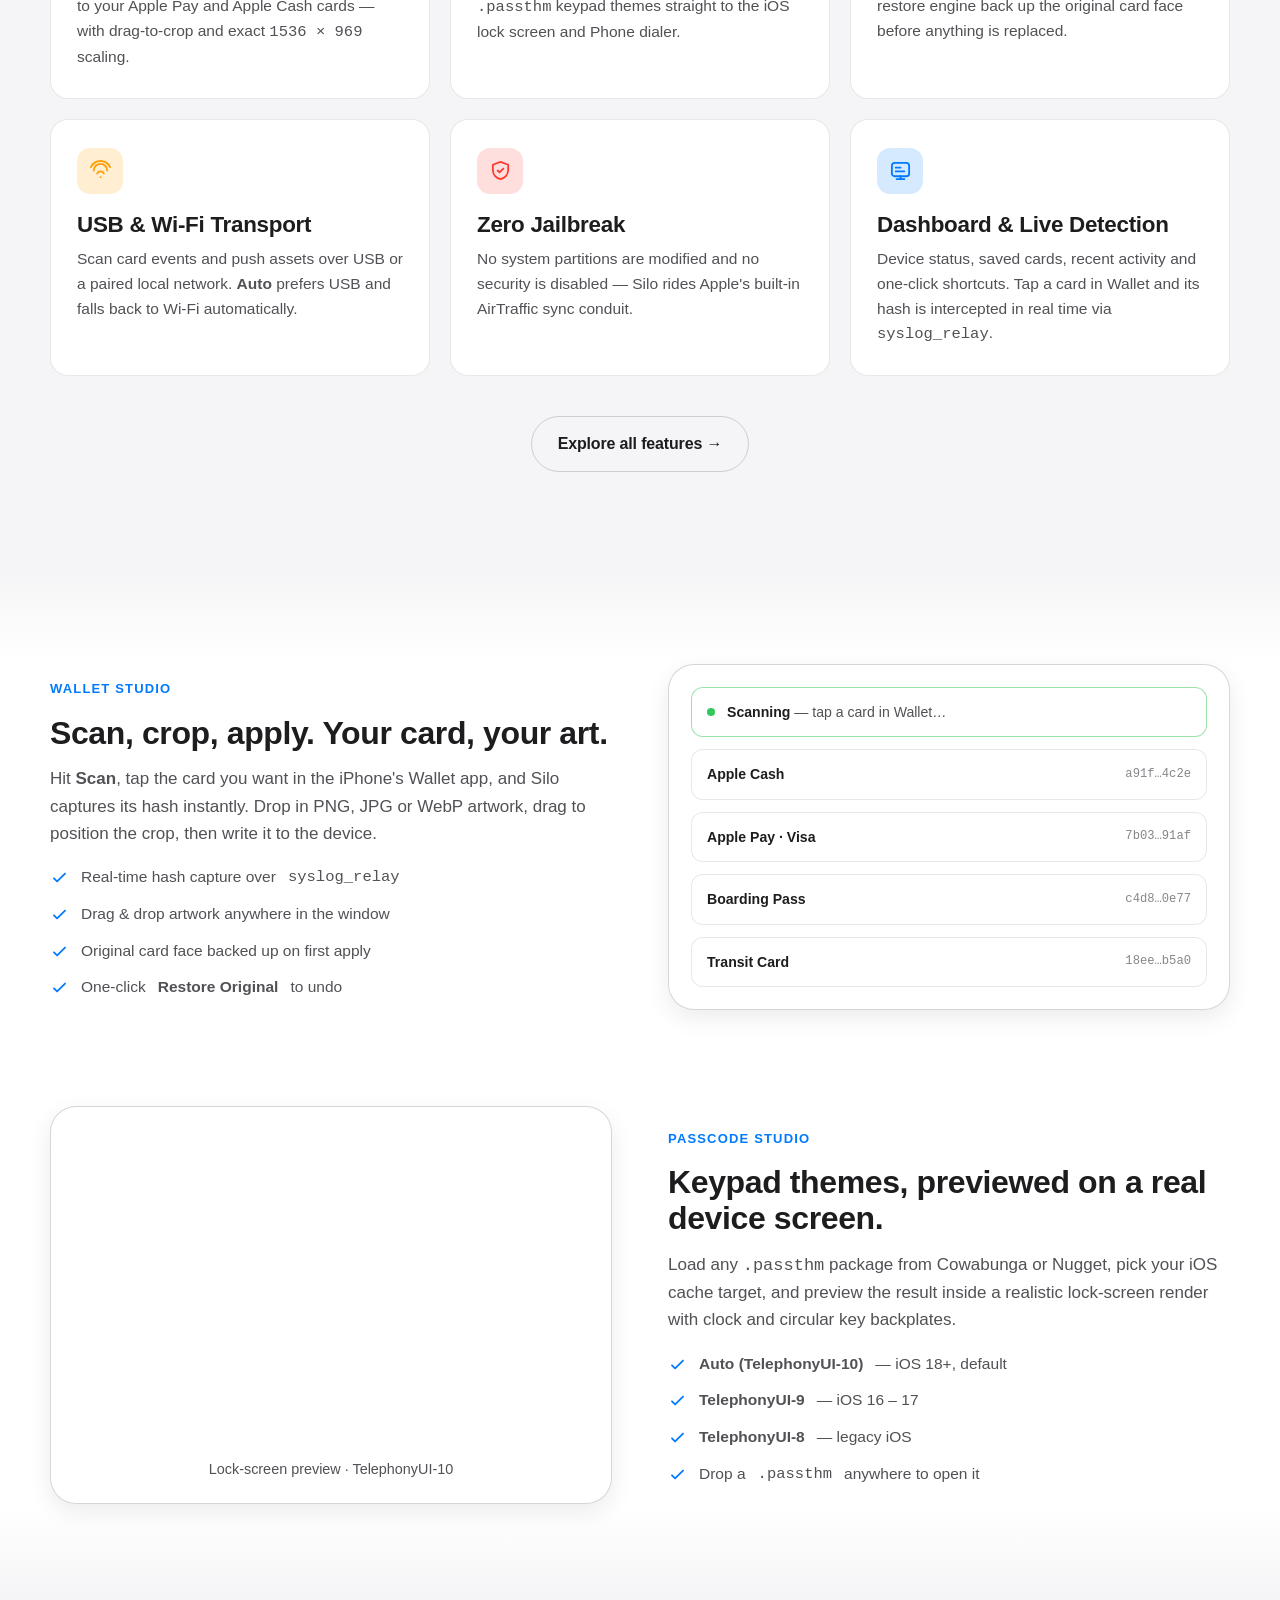
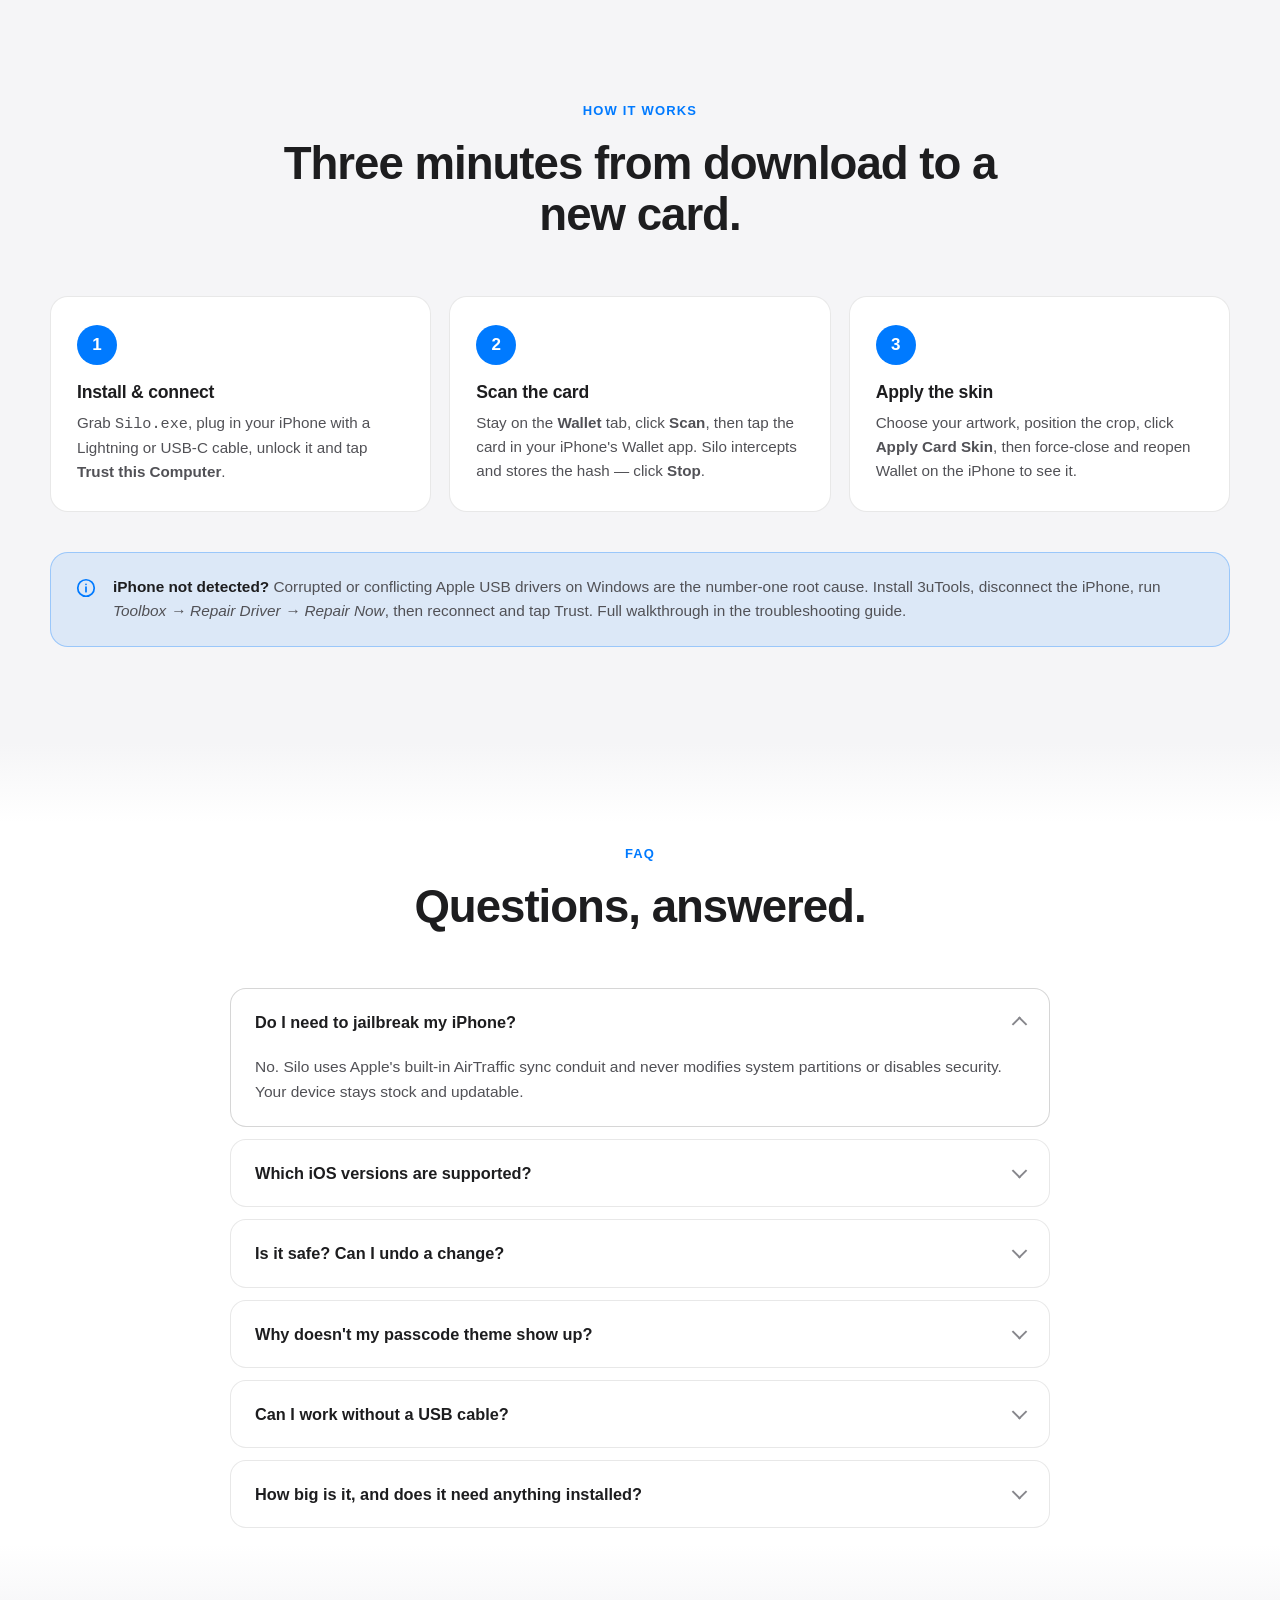
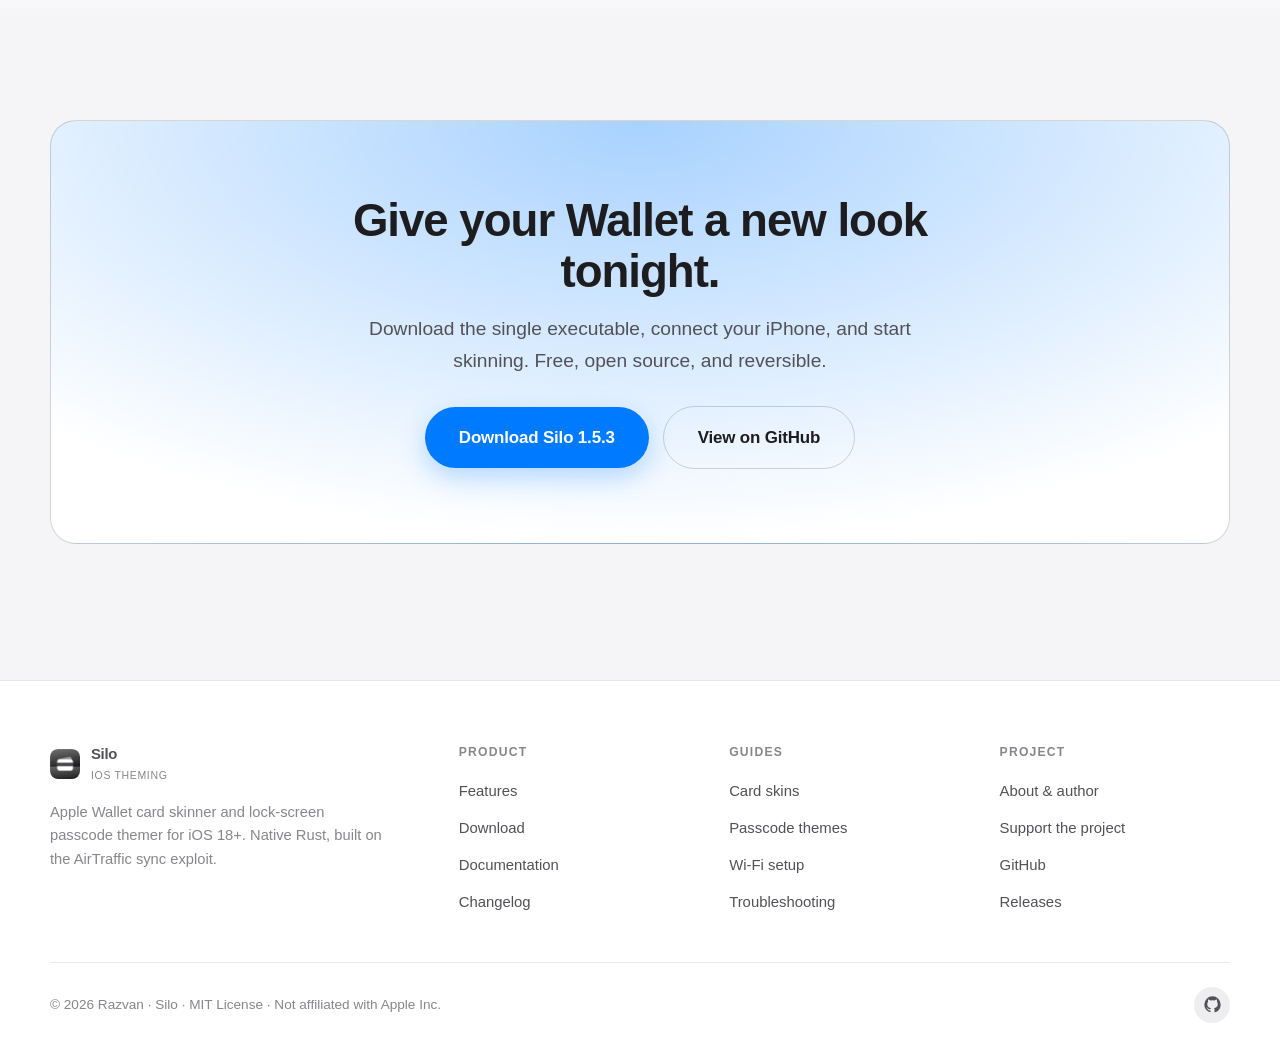
==== commit d218bdb1: "Refresh 1.5.3 download: Keycard Studio + fixes; point links at SiloNew Rebuilds silo-installer.exe w" ====
--- a/index.html
+++ b/index.html
@@ -371,7 +371,7 @@
         <p class="lead">Download the single executable, connect your iPhone, and start skinning. Free, open source, and reversible.</p>
         <div class="btn-row" style="justify-content:center">
           <a class="btn btn--lg" href="download.html">Download Silo 1.5.3</a>
-          <a class="btn btn--ghost btn--lg" href="https://github.com/RedPanda44/Silo" rel="noopener">View on GitHub</a>
+          <a class="btn btn--ghost btn--lg" href="https://github.com/RedPanda44/SiloNew" rel="noopener">View on GitHub</a>
         </div>
       </div>
     </div>
@@ -412,15 +412,15 @@
         <ul>
           <li><a href="about.html">About &amp; author</a></li>
           <li><a href="about.html#support">Support the project</a></li>
-          <li><a href="https://github.com/RedPanda44/Silo" rel="noopener">GitHub</a></li>
-          <li><a href="https://github.com/RedPanda44/Silo/releases" rel="noopener">Releases</a></li>
+          <li><a href="https://github.com/RedPanda44/SiloNew" rel="noopener">GitHub</a></li>
+          <li><a href="https://github.com/RedPanda44/SiloNew/releases" rel="noopener">Releases</a></li>
         </ul>
       </div>
     </div>
     <div class="footer-bottom">
       <span>© <span data-year>2026</span> Razvan · Silo · MIT License · Not affiliated with Apple Inc.</span>
       <div class="socials">
-        <a href="https://github.com/RedPanda44/Silo" rel="noopener" aria-label="GitHub">
+        <a href="https://github.com/RedPanda44/SiloNew" rel="noopener" aria-label="GitHub">
           <svg viewBox="0 0 24 24" fill="currentColor"><path d="M12 .5A11.5 11.5 0 0 0 .5 12a11.5 11.5 0 0 0 7.9 10.9c.6.1.8-.2.8-.6v-2c-3.2.7-3.9-1.5-3.9-1.5-.5-1.4-1.3-1.7-1.3-1.7-1-.7.1-.7.1-.7 1.1.1 1.7 1.2 1.7 1.2 1 1.7 2.7 1.2 3.4.9.1-.7.4-1.2.7-1.5-2.6-.3-5.3-1.3-5.3-5.7 0-1.3.5-2.3 1.2-3.1-.1-.3-.5-1.5.1-3.1 0 0 1-.3 3.2 1.2a11 11 0 0 1 5.8 0c2.2-1.5 3.2-1.2 3.2-1.2.6 1.6.2 2.8.1 3.1.8.8 1.2 1.8 1.2 3.1 0 4.4-2.7 5.4-5.3 5.7.4.4.8 1.1.8 2.2v3.3c0 .4.2.7.8.6A11.5 11.5 0 0 0 23.5 12 11.5 11.5 0 0 0 12 .5z"/></svg>
         </a>
       </div>
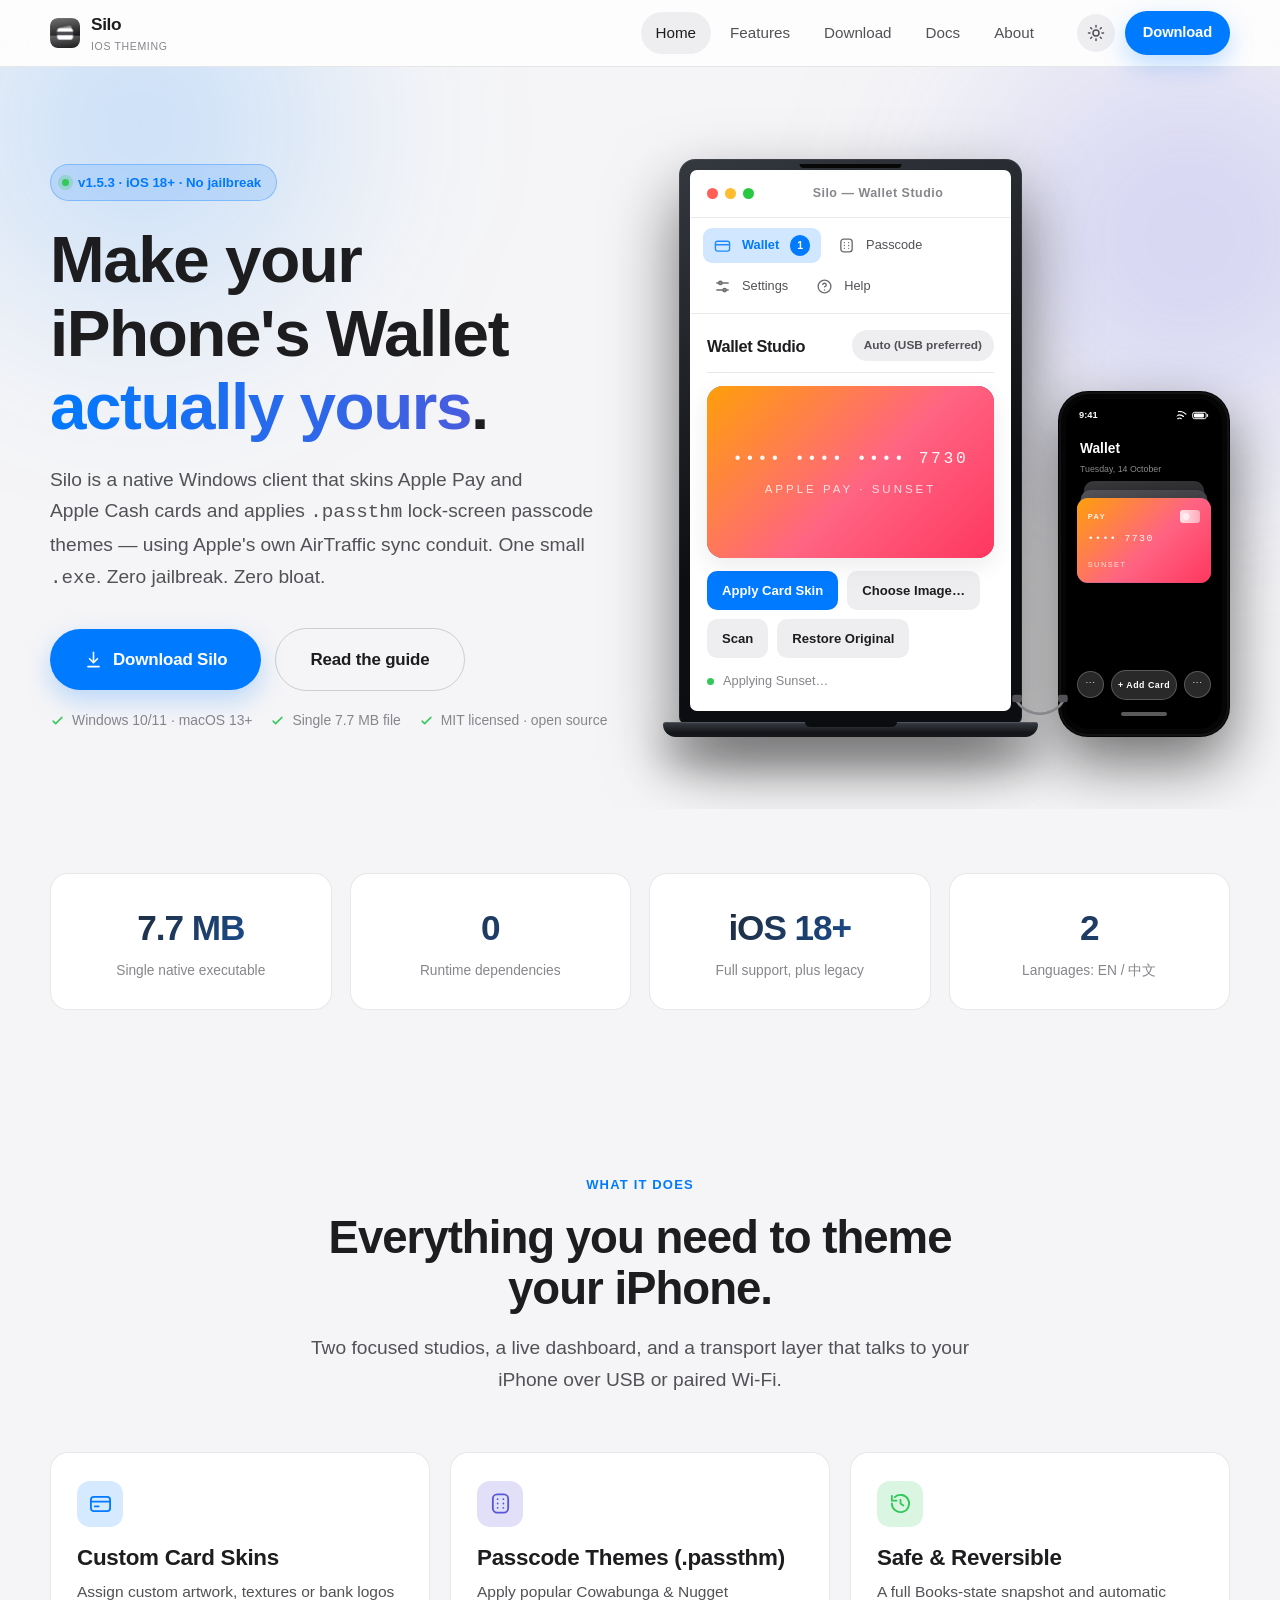
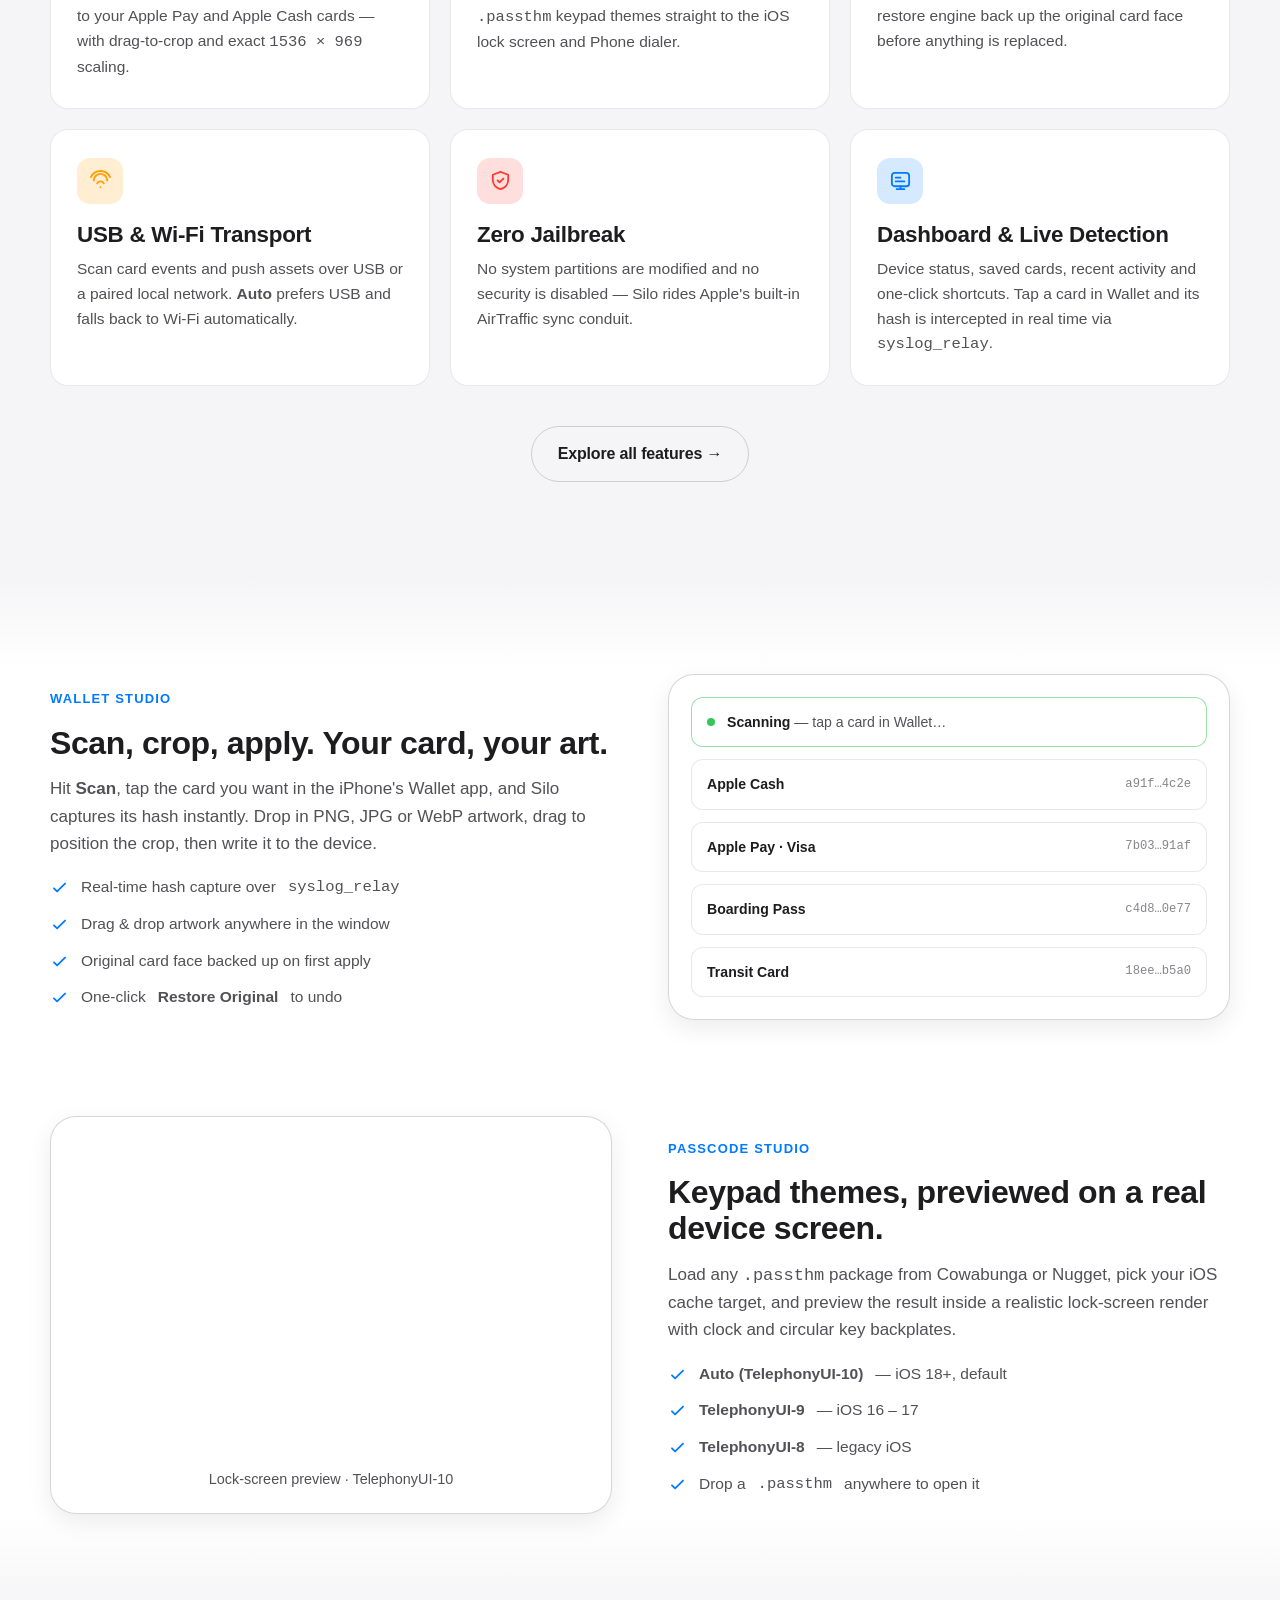
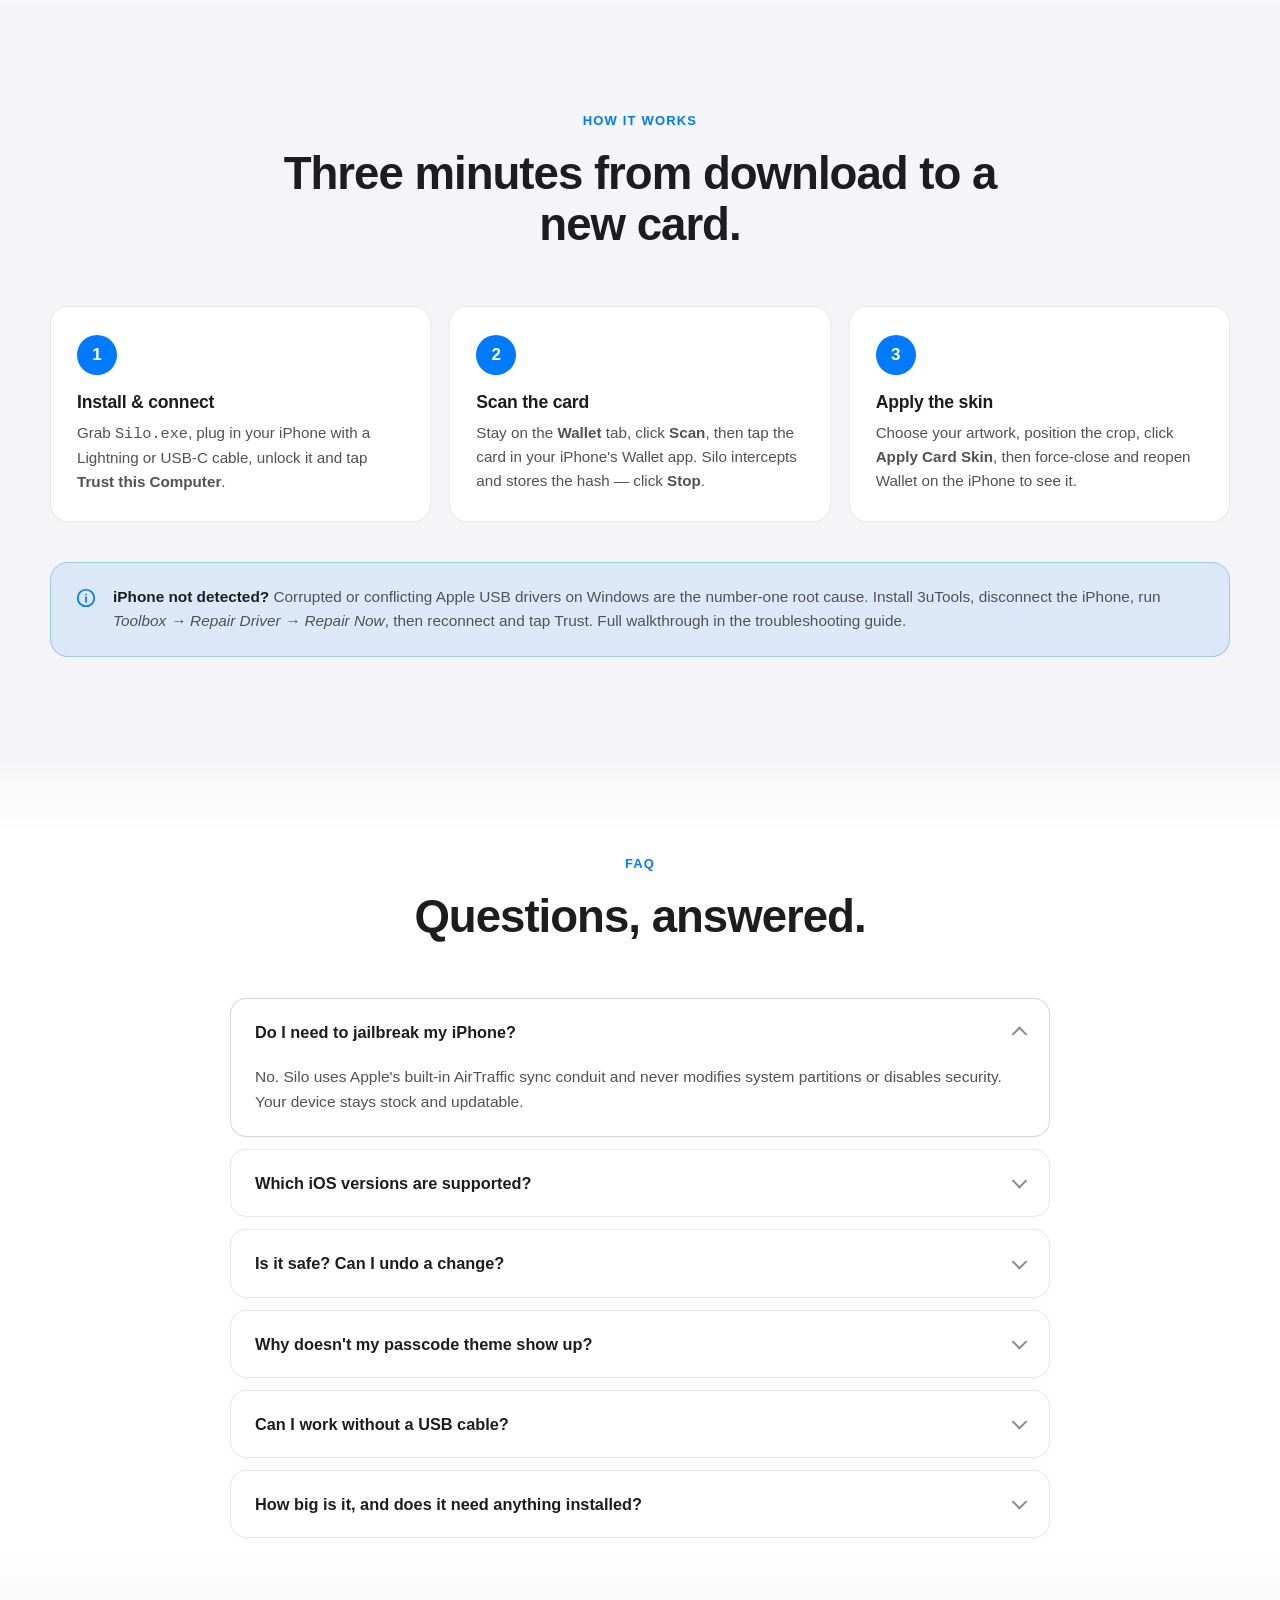
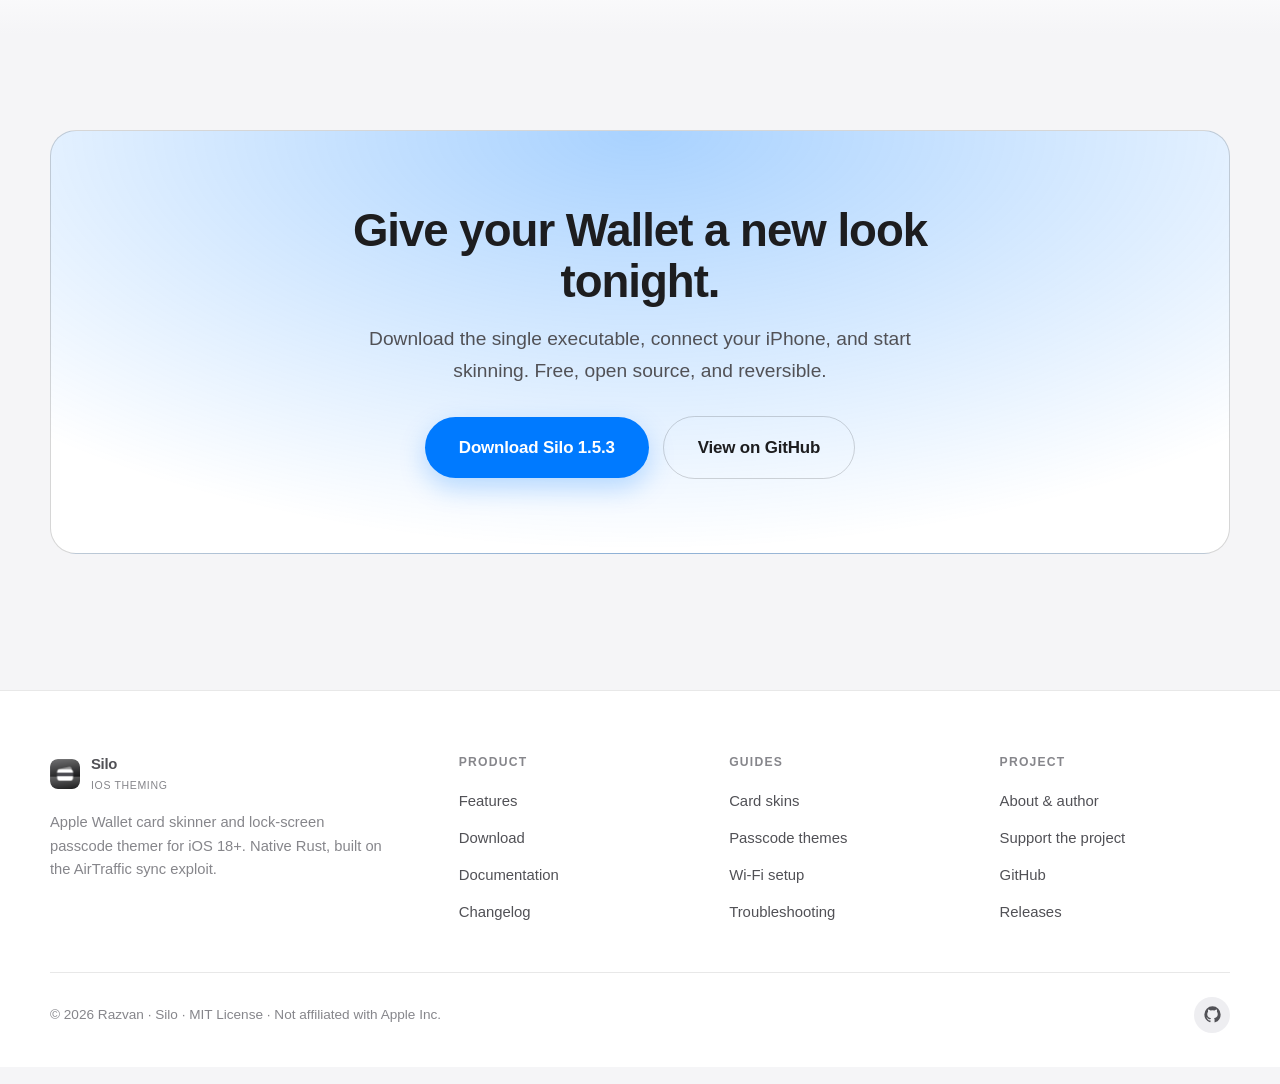
==== commit 6dd21e96: "Homepage hero: wrap the app in a laptop frame and replace the sync beam with a USB-C cable" ====
--- a/index.html
+++ b/index.html
@@ -72,10 +72,12 @@
         </p>
       </div>
 
-      <div class="scene" role="img" aria-label="A computer running the Silo app next to an iPhone showing Apple Wallet. The card artwork changes live.">
+      <div class="scene" role="img" aria-label="A laptop running the Silo app connected by a cable to an iPhone showing Apple Wallet. The card artwork changes live.">
         <div class="scene__pc">
-      <!-- App window mockup -->
-      <div class="window reveal" role="img" aria-label="Screenshot of the Silo application window">
+      <!-- Laptop running the Silo app -->
+      <div class="laptop reveal">
+      <div class="laptop__screen">
+      <div class="window" role="img" aria-label="Screenshot of the Silo application window">
         <div class="window__bar">
           <div class="window__dots"><i></i><i></i><i></i></div>
           <div class="window__title">Silo — Wallet Studio</div>
@@ -128,6 +130,9 @@
             <div class="app-status" data-hero-status><span class="dot"></span> Card hash captured · original face backed up locally</div>
           </div>
         </div>
+      </div>
+      </div>
+      <div class="laptop__base" aria-hidden="true"></div>
       </div>
         </div>
         <div class="scene__phone">
@@ -170,7 +175,13 @@
             </div>
           </div>
         </div>
-        <div class="scene__beam" aria-hidden="true"><i></i><i></i><i></i></div>
+        <div class="scene__cable" aria-hidden="true">
+          <svg viewBox="0 0 80 48" fill="none">
+            <path d="M9 21C22 44 58 44 71 21" stroke="var(--text-3)" stroke-width="3.4" stroke-linecap="round"/>
+            <rect x="3" y="13" width="13" height="10" rx="3" fill="var(--text-2)"/>
+            <rect x="64" y="13" width="13" height="10" rx="3" fill="var(--text-2)"/>
+          </svg>
+        </div>
       </div>
       </div>
     </div>
--- a/assets/css/style.css
+++ b/assets/css/style.css
@@ -377,7 +377,7 @@
   align-items: flex-end;
 }
 .scene__pc { flex: 1 1 auto; min-width: 0; order: 0; position: relative; z-index: 1; }
-.scene__beam { order: 1; }
+.scene__cable { order: 1; }
 .scene__phone { order: 2; }
 
 .scene__pc .window { margin-top: 0; }
@@ -399,41 +399,17 @@
 }
 .scene .card-preview__inner .brandline { font-size: 0.72rem; letter-spacing: 0.26em; }
 
-/* sync beam between the computer and the phone */
-.scene__beam {
-  flex: 0 0 44px;
-  align-self: center;
+/* USB-C cable connecting the laptop to the phone */
+.scene__cable {
+  flex: 0 0 60px;
+  align-self: flex-end;
   position: relative;
-  height: 44px;
-  z-index: 4;
-}
-.scene__beam::before {
-  content: "";
-  position: absolute;
-  left: 4px; right: 4px; top: 50%;
-  height: 2px;
-  border-radius: 2px;
-  background: linear-gradient(90deg, transparent, color-mix(in srgb, var(--accent) 65%, transparent), transparent);
-}
-.scene__beam i {
-  position: absolute;
-  top: 50%;
-  width: 6px; height: 6px;
-  margin-top: -3px;
-  border-radius: 50%;
-  background: var(--accent);
-  box-shadow: 0 0 10px var(--accent);
-  animation: beam-fly 1.9s linear infinite;
-  opacity: 0;
-}
-.scene__beam i:nth-child(2) { animation-delay: 0.63s; }
-.scene__beam i:nth-child(3) { animation-delay: 1.26s; }
-@keyframes beam-fly {
-  0%   { left: 2px; opacity: 0; }
-  18%  { opacity: 1; }
-  82%  { opacity: 1; }
-  100% { left: calc(100% - 8px); opacity: 0; }
-}
+  height: 48px;
+  margin: 0 -12px 10px;
+  z-index: 5;
+  pointer-events: none;
+}
+.scene__cable svg { width: 100%; height: 100%; display: block; overflow: visible; }
 
 /* card faces: cross-fading template layers */
 .cardface {
@@ -618,21 +594,60 @@
     grid-template-columns: 1fr;
     justify-items: center;
   }
-  .scene__beam { flex: none; width: 46px; margin: 6px auto; transform: rotate(90deg); }
+  .scene__cable { width: 60px; height: 48px; margin: 4px auto; transform: rotate(90deg); }
   .scene__phone { width: 178px; }
   .scene .window__body { grid-template-columns: 1fr; }
   .scene .app-side__brand, .scene .app-device { display: none; }
   .scene .app-nav-item { padding: 8px 12px; }
 }
 @media (prefers-reduced-motion: reduce) {
-  .scene__beam i { animation: none; opacity: 0.7; }
-  .scene__beam i:nth-child(1) { left: 6px; }
-  .scene__beam i:nth-child(2) { left: calc(50% - 3px); }
-  .scene__beam i:nth-child(3) { left: calc(100% - 14px); }
   .scene__phone.hit .phone { animation: none; }
   .cardface { transition: none; }
   .swap.swapin .card-preview__inner,
   .swap.swapin .wallet__card-in { animation: none; }
+}
+
+/* ---------- Laptop frame around the app window ---------- */
+.laptop { position: relative; z-index: 1; }
+.laptop__screen {
+  position: relative;
+  padding: 11px 11px 13px;
+  border-radius: 16px 16px 7px 7px;
+  background: linear-gradient(160deg, #34383f, #0d0e11 62%);
+  box-shadow: 0 34px 70px rgba(0, 0, 0, 0.55), inset 0 0 0 1px rgba(255, 255, 255, 0.07);
+}
+.laptop__screen::before {
+  content: "";
+  position: absolute;
+  top: 5px; left: 50%;
+  transform: translateX(-50%);
+  width: 30%; height: 4px;
+  border-radius: 0 0 4px 4px;
+  background: #000;
+  opacity: 0.85;
+  z-index: 3;
+}
+.laptop .window {
+  border-radius: 7px;
+  border-color: rgba(255, 255, 255, 0.09);
+  box-shadow: none;
+}
+.laptop__base {
+  position: relative;
+  height: 15px;
+  margin: -2px -16px 0;
+  border-radius: 3px 3px 15px 15px;
+  background: linear-gradient(180deg, #3a3e45, #141619 70%);
+  box-shadow: 0 20px 38px rgba(0, 0, 0, 0.5), inset 0 1px 0 rgba(255, 255, 255, 0.12);
+}
+.laptop__base::before {
+  content: "";
+  position: absolute;
+  top: 0; left: 50%;
+  transform: translateX(-50%);
+  width: 92px; height: 5px;
+  border-radius: 0 0 7px 7px;
+  background: #0b0c0e;
 }
 
 /* ---------- App window mockup ---------- */
